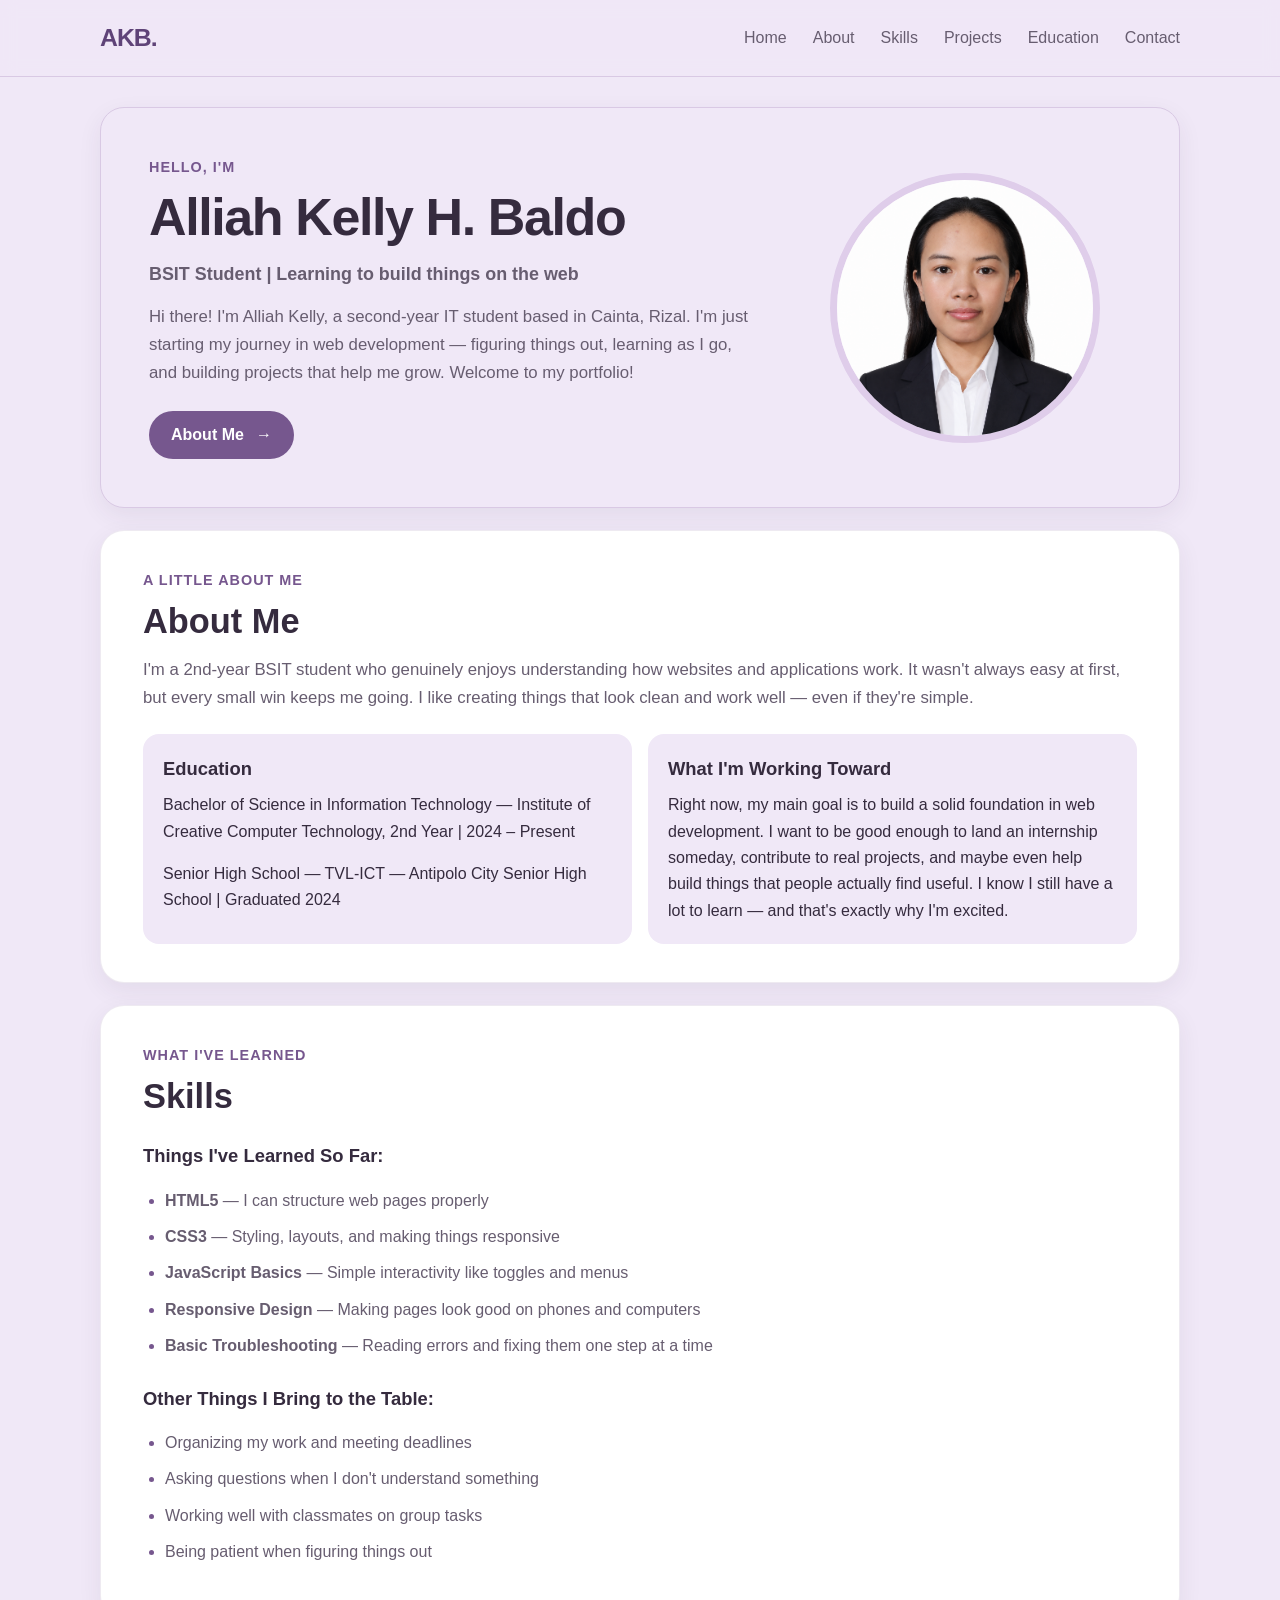
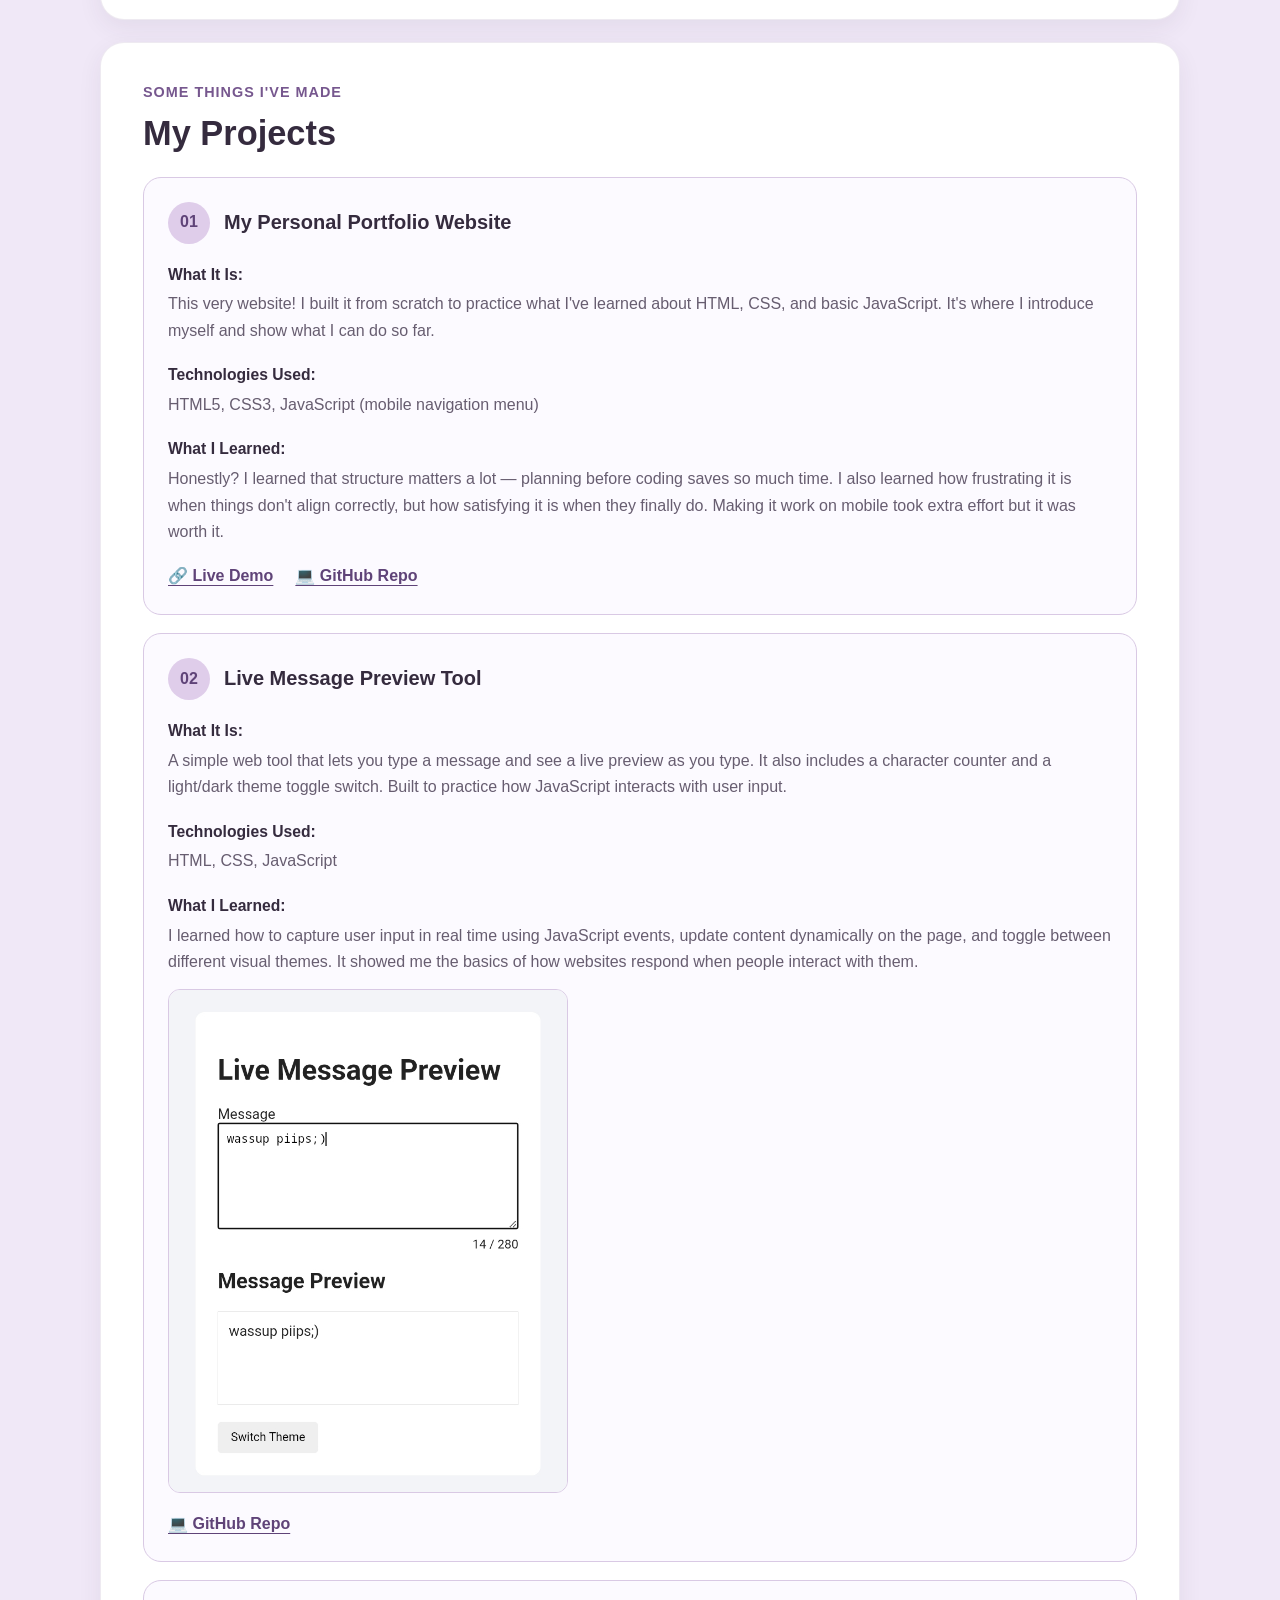
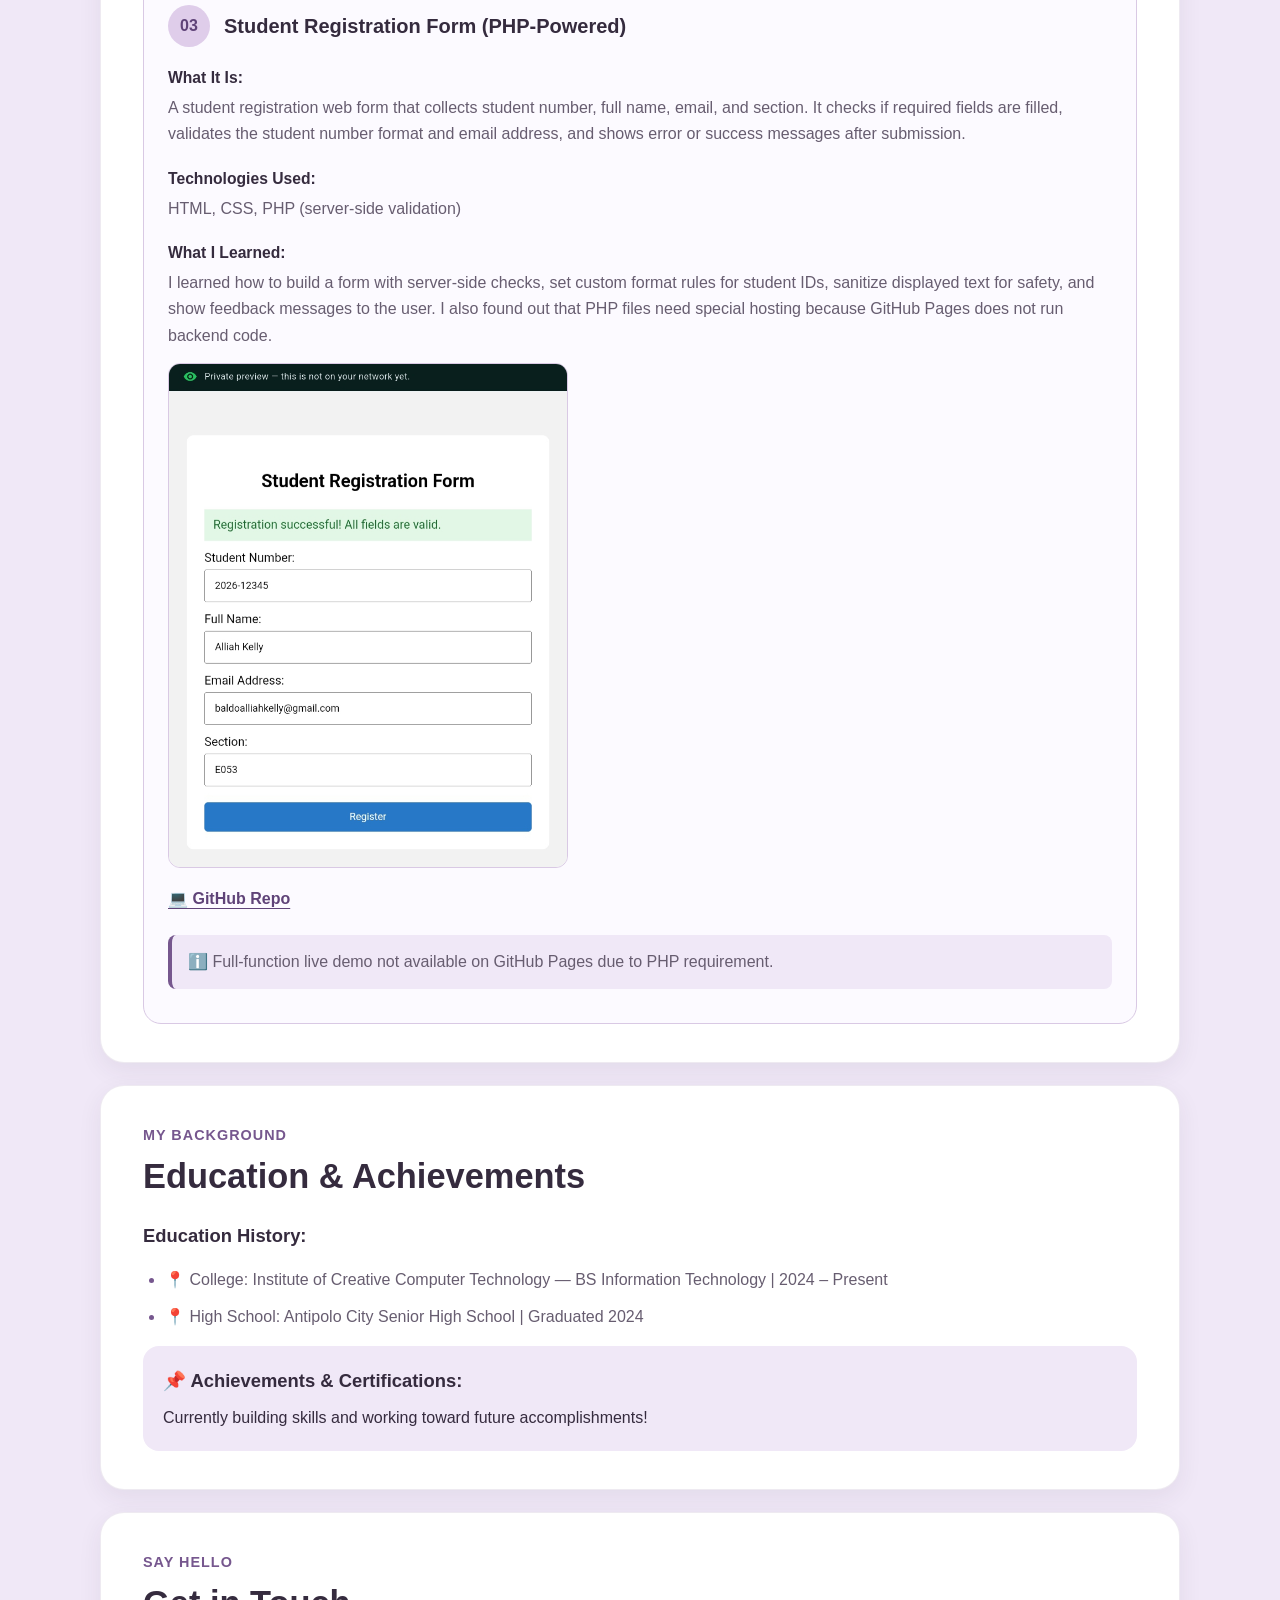
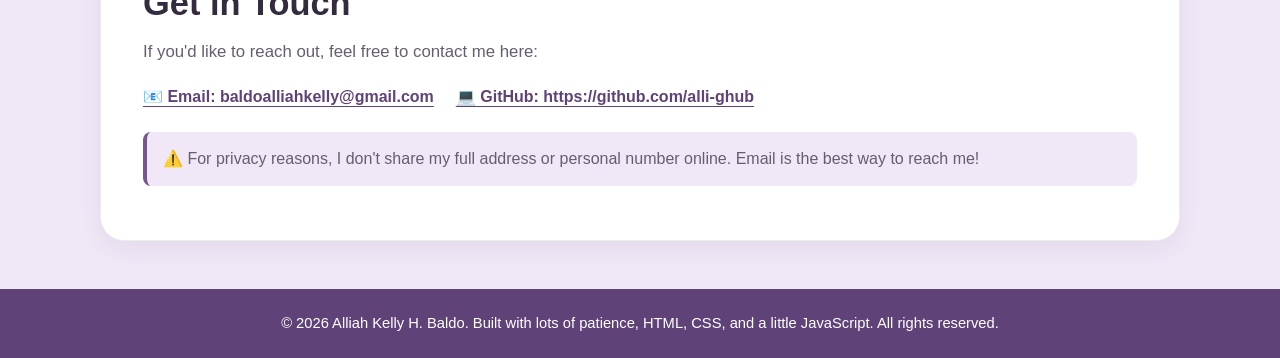
==== index.html @ 89ea9ebd "Update index.html" ====
<!DOCTYPE html>
<html lang="en">
<head>
  <meta charset="UTF-8">
  <meta name="viewport" content="width=device-width, initial-scale=1.0">
  <meta name="description" content="Alliah Kelly H. Baldo's personal portfolio as a second-year BSIT student.">
  <title>Alliah Kelly H. Baldo | Portfolio</title>
  <link rel="stylesheet" href="styles.css">
  <script src="script.js" defer></script>
</head>
<!-- Trigger GitHub Pages rebuild -->
<body>
  <header class="site-header" id="home">
    <nav class="navbar container" aria-label="Main navigation">
      <a class="logo" href="#home" aria-label="AKB home">AKB.</a>
      <button class="menu-toggle" type="button" aria-label="Open navigation menu"
              aria-expanded="false" aria-controls="nav-links">
        <span></span><span></span><span></span>
      </button>
      <ul class="nav-links" id="nav-links">
        <li><a href="#home">Home</a></li>
        <li><a href="#about">About</a></li>
        <li><a href="#skills">Skills</a></li>
        <li><a href="#projects">Projects</a></li>
        <li><a href="#education">Education</a></li>
        <li><a href="#contact">Contact</a></li>
      </ul>
    </nav>
  </header>

  <main>
    <section class="hero container section-card" aria-labelledby="hero-title">
      <div class="hero-copy">
        <p class="eyebrow">HELLO, I'M</p>
        <h1 id="hero-title">Alliah Kelly H. Baldo</h1>
        <p class="tagline">BSIT Student | Learning to build things on the web</p>
        <p class="intro">Hi there! I'm Alliah Kelly, a second-year IT student based in Cainta, Rizal. I'm just starting my journey in web development — figuring things out, learning as I go, and building projects that help me grow. Welcome to my portfolio!</p>
        <a class="primary-button" href="#about">About Me <span aria-hidden="true">→</span></a>
      </div>
      <div class="hero-photo-wrap">
        <img class="profile-photo" src="profile.png" alt="Portrait of Alliah Kelly H. Baldo">
      </div>
    </section>

    <section class="content-section container section-card" id="about">
      <p class="eyebrow">A LITTLE ABOUT ME</p>
      <h2>About Me</h2>
      <p class="section-lead">I'm a 2nd-year BSIT student who genuinely enjoys understanding how websites and applications work. It wasn't always easy at first, but every small win keeps me going. I like creating things that look clean and work well — even if they're simple.</p>
      <div class="info-grid">
        <article class="info-card">
          <h3>Education</h3>
          <p>Bachelor of Science in Information Technology — Institute of Creative Computer Technology, 2nd Year | 2024 – Present</p>
          <p>Senior High School — TVL-ICT — Antipolo City Senior High School | Graduated 2024</p>
        </article>
        <article class="info-card">
          <h3>What I'm Working Toward</h3>
          <p>Right now, my main goal is to build a solid foundation in web development. I want to be good enough to land an internship someday, contribute to real projects, and maybe even help build things that people actually find useful. I know I still have a lot to learn — and that's exactly why I'm excited.</p>
        </article>
      </div>
    </section>

    <section class="content-section container section-card" id="skills">
      <p class="eyebrow">WHAT I'VE LEARNED</p>
      <h2>Skills</h2>
      <h3 class="subheading">Things I've Learned So Far:</h3>
      <ul class="simple-list">
        <li><strong>HTML5</strong> — I can structure web pages properly</li>
        <li><strong>CSS3</strong> — Styling, layouts, and making things responsive</li>
        <li><strong>JavaScript Basics</strong> — Simple interactivity like toggles and menus</li>
        <li><strong>Responsive Design</strong> — Making pages look good on phones and computers</li>
        <li><strong>Basic Troubleshooting</strong> — Reading errors and fixing them one step at a time</li>
      </ul>
      <h3 class="subheading">Other Things I Bring to the Table:</h3>
      <ul class="simple-list">
        <li>Organizing my work and meeting deadlines</li>
        <li>Asking questions when I don't understand something</li>
        <li>Working well with classmates on group tasks</li>
        <li>Being patient when figuring things out</li>
      </ul>
    </section>

    <section class="content-section container section-card" id="projects">
      <p class="eyebrow">SOME THINGS I'VE MADE</p>
      <h2>My Projects</h2>
      <div class="project-list">
        <article class="project-card">
          <div class="project-heading">
            <span class="project-number">01</span>
            <h3>My Personal Portfolio Website</h3>
          </div>
          <h4>What It Is:</h4>
          <p>This very website! I built it from scratch to practice what I've learned about HTML, CSS, and basic JavaScript. It's where I introduce myself and show what I can do so far.</p>
          <h4>Technologies Used:</h4>
          <p>HTML5, CSS3, JavaScript (mobile navigation menu)</p>
          <h4>What I Learned:</h4>
          <p>Honestly? I learned that structure matters a lot — planning before coding saves so much time. I also learned how frustrating it is when things don't align correctly, but how satisfying it is when they finally do. Making it work on mobile took extra effort but it was worth it.</p>
          <div class="project-links">
            <a href="https://alli-ghub.github.io/personal-portfolio/" target="_blank" rel="noopener noreferrer">🔗 Live Demo</a>
            <a href="https://github.com/alli-ghub/personal-portfolio" target="_blank" rel="noopener noreferrer">💻 GitHub Repo</a>
          </div>
        </article>

        <article class="project-card">
          <div class="project-heading">
            <span class="project-number">02</span>
            <h3>Live Message Preview Tool</h3>
          </div>
          <h4>What It Is:</h4>
          <p>A simple web tool that lets you type a message and see a live preview as you type. It also includes a character counter and a light/dark theme toggle switch. Built to practice how JavaScript interacts with user input.</p>
          <h4>Technologies Used:</h4>
          <p>HTML, CSS, JavaScript</p>
          <h4>What I Learned:</h4>
          <p>I learned how to capture user input in real time using JavaScript events, update content dynamically on the page, and toggle between different visual themes. It showed me the basics of how websites respond when people interact with them.</p>
          <img class="project-screenshot" src="project2.png" alt="Live Message Preview Tool screenshot">
          <div class="project-links">
            <a href="https://github.com/alli-ghub/personal-portfolio/blob/main/live-message.html" target="_blank" rel="noopener noreferrer">💻 GitHub Repo</a>
          </div>
        </article>

        <article class="project-card">
          <div class="project-heading">
            <span class="project-number">03</span>
            <h3>Student Registration Form (PHP-Powered)</h3>
          </div>
          <h4>What It Is:</h4>
          <p>A student registration web form that collects student number, full name, email, and section. It checks if required fields are filled, validates the student number format and email address, and shows error or success messages after submission.</p>
          <h4>Technologies Used:</h4>
          <p>HTML, CSS, PHP (server-side validation)</p>
          <h4>What I Learned:</h4>
          <p>I learned how to build a form with server-side checks, set custom format rules for student IDs, sanitize displayed text for safety, and show feedback messages to the user. I also found out that PHP files need special hosting because GitHub Pages does not run backend code.</p>
          <img class="project-screenshot" src="project3.png" alt="Student Registration Form screenshot">
          <div class="project-links">
            <a href="https://github.com/alli-ghub/personal-portfolio/blob/main/registration.php" target="_blank" rel="noopener noreferrer">💻 GitHub Repo</a>
          </div>
          <p class="project-note">ℹ️ Full-function live demo not available on GitHub Pages due to PHP requirement.</p>
        </article>
      </div>
    </section>

    <section class="content-section container section-card" id="education">
      <p class="eyebrow">MY BACKGROUND</p>
      <h2>Education &amp; Achievements</h2>
      <h3 class="subheading">Education History:</h3>
      <ul class="simple-list">
        <li>📍 College: Institute of Creative Computer Technology — BS Information Technology | 2024 – Present</li>
        <li>📍 High School: Antipolo City Senior High School | Graduated 2024</li>
      </ul>
      <div class="achievement-card">
        <h3>📌 Achievements &amp; Certifications:</h3>
        <p>Currently building skills and working toward future accomplishments!</p>
      </div>
    </section>

    <section class="content-section container section-card" id="contact">
      <p class="eyebrow">SAY HELLO</p>
      <h2>Get in Touch</h2>
      <p class="section-lead">If you'd like to reach out, feel free to contact me here:</p>
      <div class="contact-links">
        <a href="mailto:baldoalliahkelly@gmail.com">📧 Email: baldoalliahkelly@gmail.com</a>
        <a href="https://github.com/alli-ghub" target="_blank" rel="noopener noreferrer">💻 GitHub: https://github.com/alli-ghub</a>
      </div>
      <p class="privacy-note">⚠️ For privacy reasons, I don't share my full address or personal number online. Email is the best way to reach me!</p>
    </section>
  </main>

  <footer class="site-footer">
    <div class="container">
      <p>© 2026 Alliah Kelly H. Baldo. Built with lots of patience, HTML, CSS, and a little JavaScript. All rights reserved.</p>
    </div>
  </footer>
</body>
</html>
---- styles.css ----
/* Soft lavender theme */
:root {
  --lavender: #f0e8f7;
  --lavender-deep: #dfcdea;
  --purple: #76578e;
  --purple-dark: #5f4378;
  --ink: #352b3e;
  --muted: #675d70;
  --white: #ffffff;
  --line: #d9c9e4;
  --shadow: 0 8px 24px rgba(62, 42, 77, 0.07);
}

* {
  box-sizing: border-box;
}

html {
  scroll-behavior: smooth;
  scroll-padding-top: 88px;
}

body {
  margin: 0;
  background: var(--lavender);
  color: var(--ink);
  font-family: Arial, Helvetica, sans-serif;
  font-size: 16px;
  line-height: 1.65;
}

a {
  color: var(--purple-dark);
}

a:focus-visible,
button:focus-visible {
  outline: 3px solid var(--purple);
  outline-offset: 4px;
}

.container {
  width: min(100% - 40px, 1080px);
  margin-inline: auto;
}

.site-header {
  position: sticky;
  top: 0;
  z-index: 10;
  background: rgba(240, 232, 247, 0.96);
  border-bottom: 1px solid var(--line);
  backdrop-filter: blur(8px);
}

.navbar {
  min-height: 76px;
  display: flex;
  align-items: center;
  justify-content: space-between;
  gap: 24px;
}

.logo {
  color: var(--purple-dark);
  font-size: 1.55rem;
  font-weight: 800;
  letter-spacing: -1px;
  text-decoration: none;
}

.nav-links {
  display: flex;
  align-items: center;
  gap: 26px;
  padding: 0;
  margin: 0;
  list-style: none;
}

.nav-links a {
  color: var(--muted);
  text-decoration: none;
  font-weight: 500;
}

.nav-links a:hover {
  color: var(--purple-dark);
}

.menu-toggle {
  display: none;
  width: 44px;
  height: 40px;
  padding: 8px;
  border: 1px solid var(--line);
  border-radius: 10px;
  background: var(--white);
  cursor: pointer;
}

.menu-toggle span {
  display: block;
  height: 2px;
  margin: 5px 0;
  border-radius: 2px;
  background: var(--purple-dark);
}

main {
  padding: 30px 0 48px;
}

.section-card {
  background: var(--white);
  border: 1px solid rgba(118, 87, 142, 0.12);
  border-radius: 24px;
  box-shadow: var(--shadow);
}

.hero {
  display: grid;
  grid-template-columns: 1.3fr 0.7fr;
  align-items: center;
  gap: 36px;
  padding: 48px;
  background: var(--lavender);
  border-color: var(--line);
}

.eyebrow {
  margin: 0 0 8px;
  color: var(--purple);
  font-size: 0.9rem;
  font-weight: 700;
  letter-spacing: 0.07em;
}

h1, h2, h3, h4, p {
  margin-top: 0;
}

h1 {
  margin-bottom: 12px;
  font-size: clamp(2rem, 4.5vw, 3.25rem);
  line-height: 1.15;
  letter-spacing: -1.4px;
}

h2 {
  margin-bottom: 14px;
  font-size: clamp(1.7rem, 3vw, 2.15rem);
  line-height: 1.2;
}

h3 {
  margin-bottom: 8px;
  font-size: 1.15rem;
}

.tagline {
  margin-bottom: 14px;
  color: var(--muted);
  font-size: 1.12rem;
  font-weight: 600;
}

.intro,
.section-lead {
  color: var(--muted);
  font-size: 1.05rem;
}

.primary-button {
  display: inline-flex;
  align-items: center;
  gap: 12px;
  margin-top: 8px;
  padding: 11px 22px;
  border-radius: 999px;
  background: var(--purple);
  color: var(--white);
  font-weight: 700;
  text-decoration: none;
}

.primary-button:hover {
  background: var(--purple-dark);
}

.hero-photo-wrap {
  display: flex;
  justify-content: center;
}

.profile-photo {
  display: block;
  width: min(100%, 270px);
  aspect-ratio: 1;
  border: 7px solid var(--lavender-deep);
  border-radius: 50%;
  object-fit: cover;
  object-position: center 28%;
}

.content-section {
  margin-top: 22px;
  padding: 38px 42px;
  scroll-margin-top: 94px;
}

.info-grid {
  display: grid;
  grid-template-columns: repeat(2, minmax(0, 1fr));
  gap: 16px;
  margin-top: 22px;
}

.info-card,
.achievement-card {
  padding: 20px;
  border-radius: 16px;
  background: var(--lavender);
}

.info-card p:last-child,
.achievement-card p:last-child {
  margin-bottom: 0;
}

.subheading {
  margin: 24px 0 10px;
}

.simple-list {
  display: grid;
  gap: 10px;
  padding-left: 22px;
  color: var(--muted);
}

.simple-list li::marker {
  color: var(--purple);
}

.project-list {
  display: grid;
  gap: 18px;
  margin-top: 22px;
}

.project-card {
  padding: 24px;
  border: 1px solid var(--line);
  border-radius: 18px;
  background: #fcfaff;
}

.project-heading {
  display: flex;
  align-items: center;
  gap: 14px;
  margin-bottom: 18px;
}

.project-heading h3 {
  margin: 0;
  font-size: 1.25rem;
}

.project-number {
  display: grid;
  width: 42px;
  height: 42px;
  flex: 0 0 42px;
  place-items: center;
  border-radius: 50%;
  background: var(--lavender-deep);
  color: var(--purple-dark);
  font-weight: 800;
}

.project-card h4 {
  margin: 18px 0 4px;
  font-size: 0.98rem;
}

.project-card p {
  margin-bottom: 10px;
  color: var(--muted);
}

.project-links,
.contact-links {
  display: flex;
  flex-wrap: wrap;
  gap: 12px 22px;
  margin-top: 18px;
}

.project-links a,
.contact-links a {
  font-weight: 700;
  text-decoration-thickness: 1px;
  text-underline-offset: 4px;
  overflow-wrap: anywhere;
}

.project-screenshot {
  display: block;
  width: min(100%, 400px);
  height: auto;
  margin-top: 14px;
  border: 1px solid var(--line);
  border-radius: 12px;
}

.project-note,
.privacy-note {
  margin-top: 22px;
  padding: 14px 16px;
  border-left: 4px solid var(--purple);
  border-radius: 8px;
  background: var(--lavender);
}

.privacy-note {
  color: var(--muted);
}

.site-footer {
  padding: 22px 0;
  background: var(--purple-dark);
  color: var(--white);
  text-align: center;
}

.site-footer p {
  margin: 0;
  font-size: 0.92rem;
}

@media (max-width: 760px) {
  .container {
    width: min(100% - 28px, 620px);
  }

  .navbar {
    min-height: 68px;
  }

  .menu-toggle {
    display: block;
  }

  .nav-links {
    position: absolute;
    top: 68px;
    right: 14px;
    left: 14px;
    display: none;
    align-items: stretch;
    gap: 0;
    padding: 8px;
    border: 1px solid var(--line);
    border-radius: 14px;
    background: var(--white);
    box-shadow: var(--shadow);
  }

  .nav-links.is-open {
    display: flex;
    flex-direction: column;
  }

  .nav-links a {
    display: block;
    padding: 10px 12px;
    border-radius: 8px;
  }

  .nav-links a:hover {
    background: var(--lavender);
  }

  .hero {
    grid-template-columns: 1fr;
    gap: 24px;
    padding: 30px 24px;
  }

  .hero-photo-wrap {
    grid-row: 1;
  }

  .profile-photo {
    width: min(62vw, 220px);
  }

  .content-section {
    padding: 28px 24px;
  }

  .info-grid {
    grid-template-columns: 1fr;
  }
}

@media (max-width: 420px) {
  body {
    font-size: 15px;
  }

  .hero,
  .content-section {
    padding: 24px 18px;
  }

  .project-card {
    padding: 18px;
  }

  .project-heading h3 {
    font-size: 1.08rem;
  }
}

@media (prefers-reduced-motion: reduce) {
  html {
    scroll-behavior: auto;
  }
}
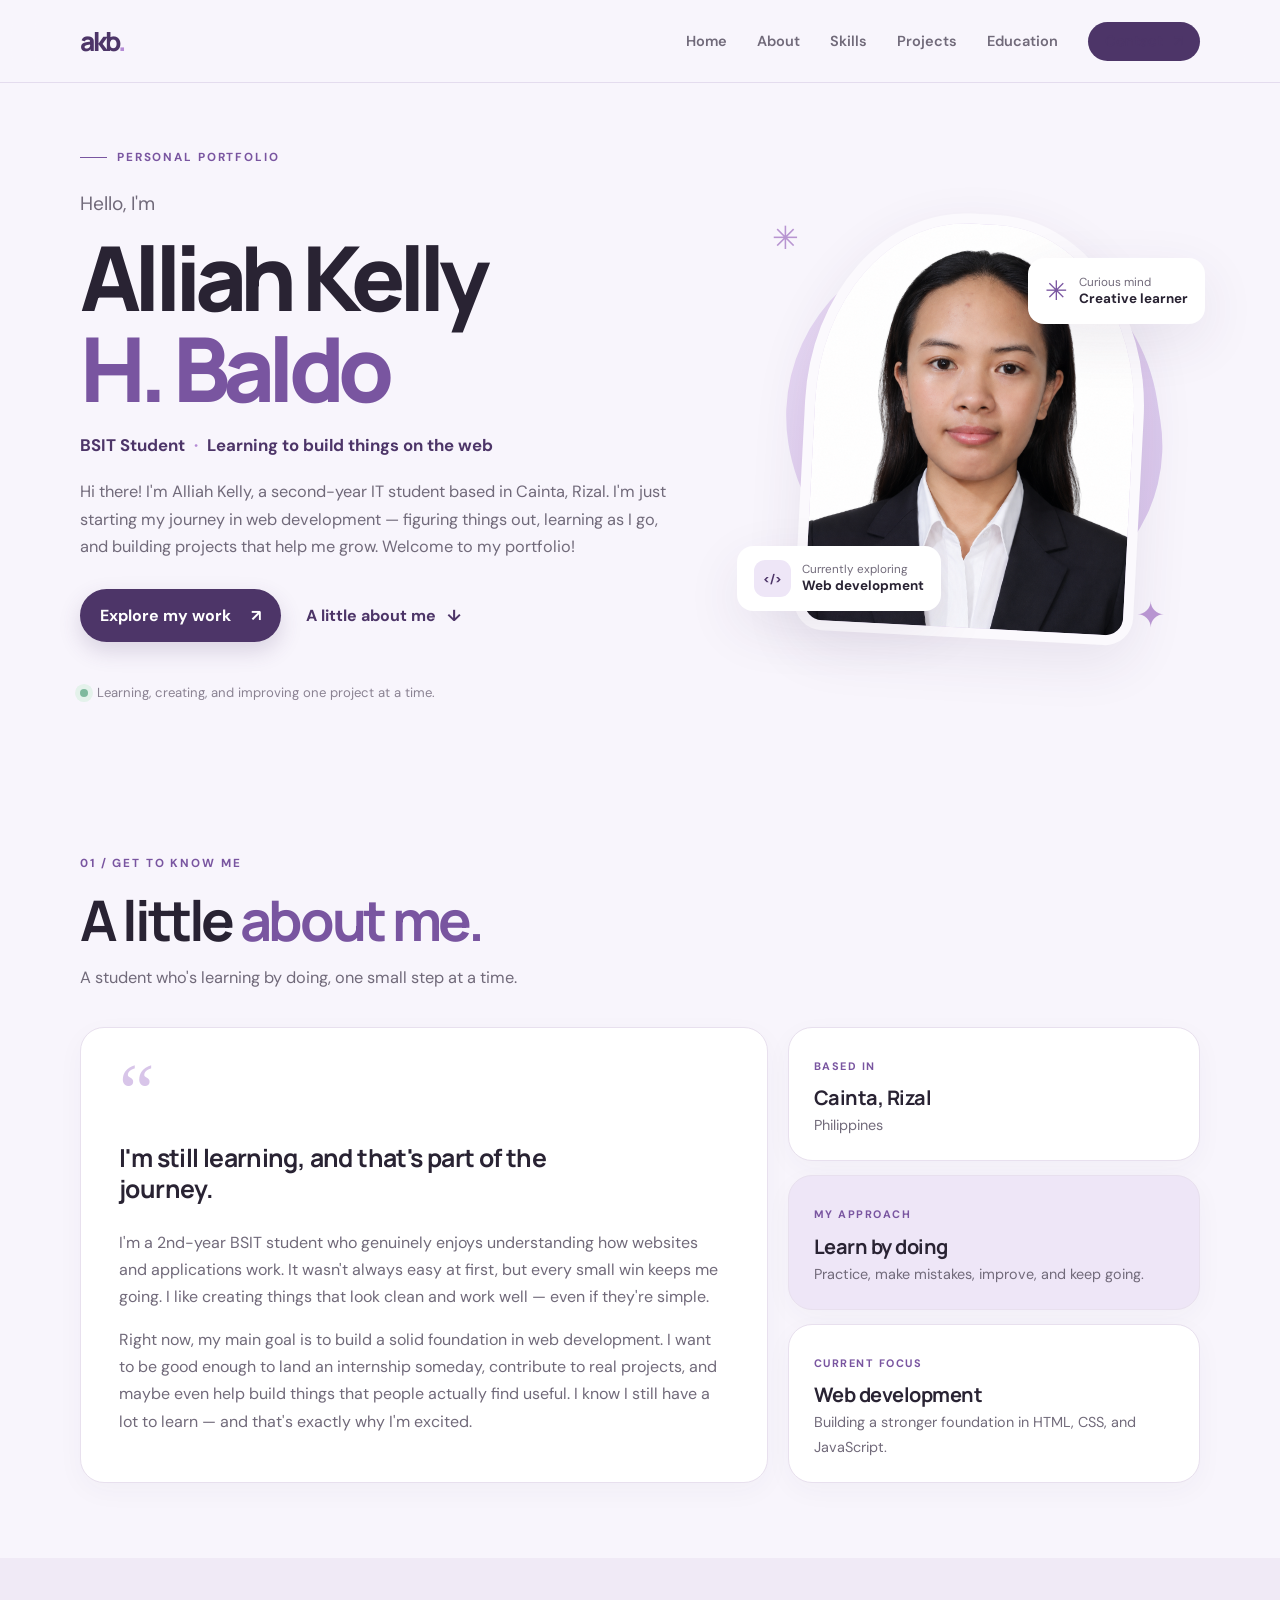
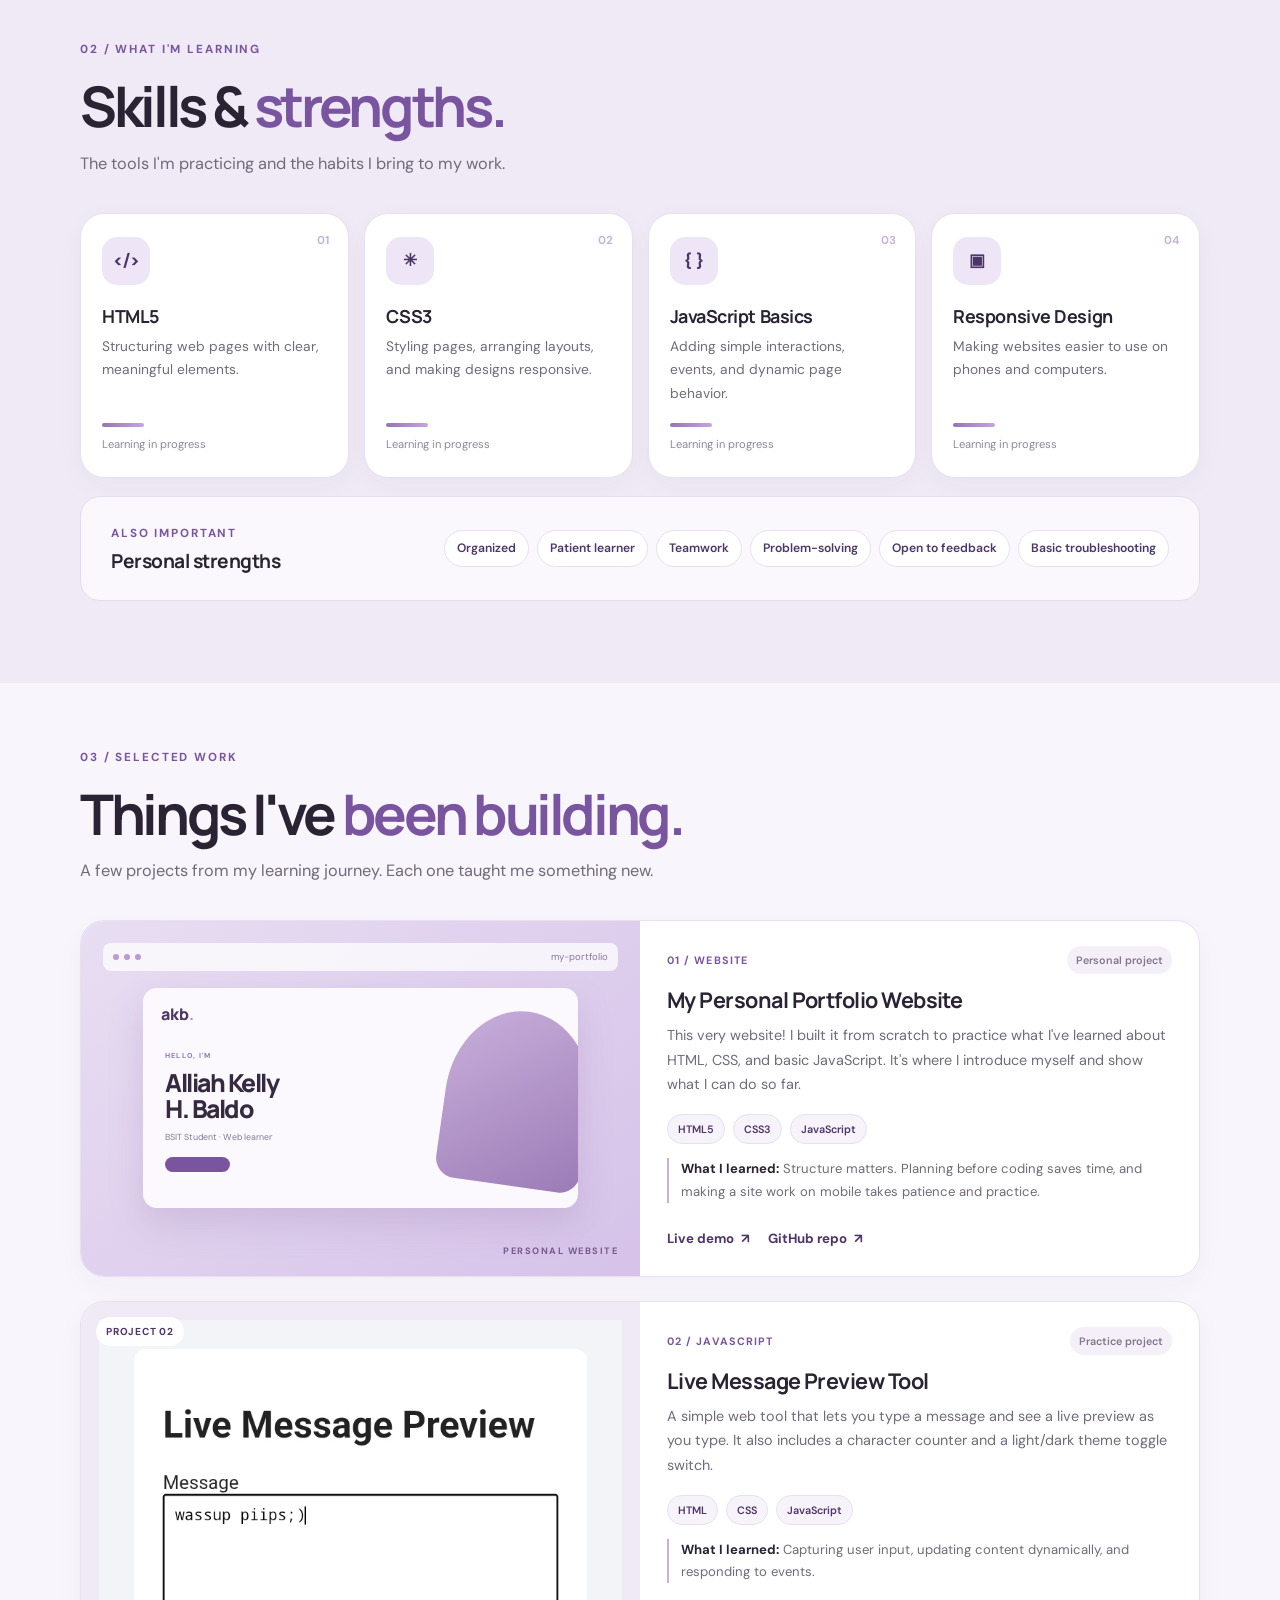
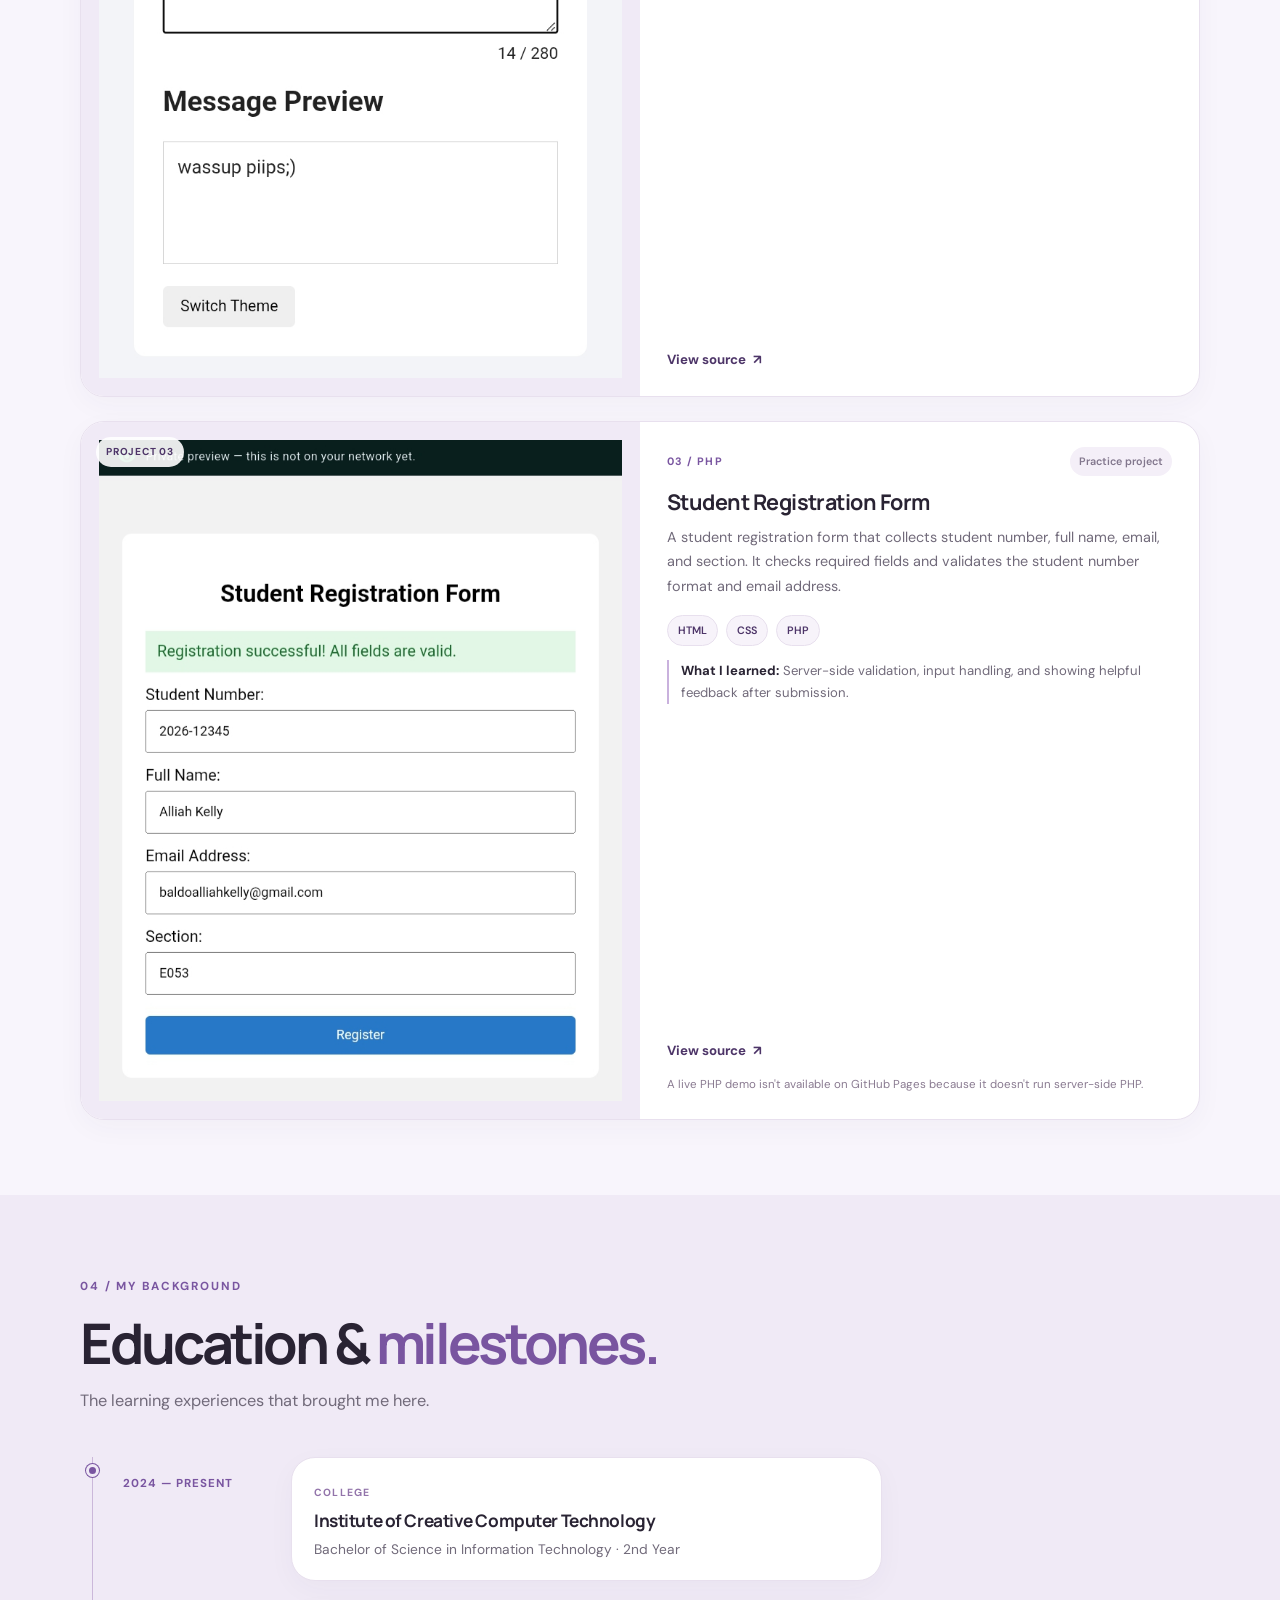
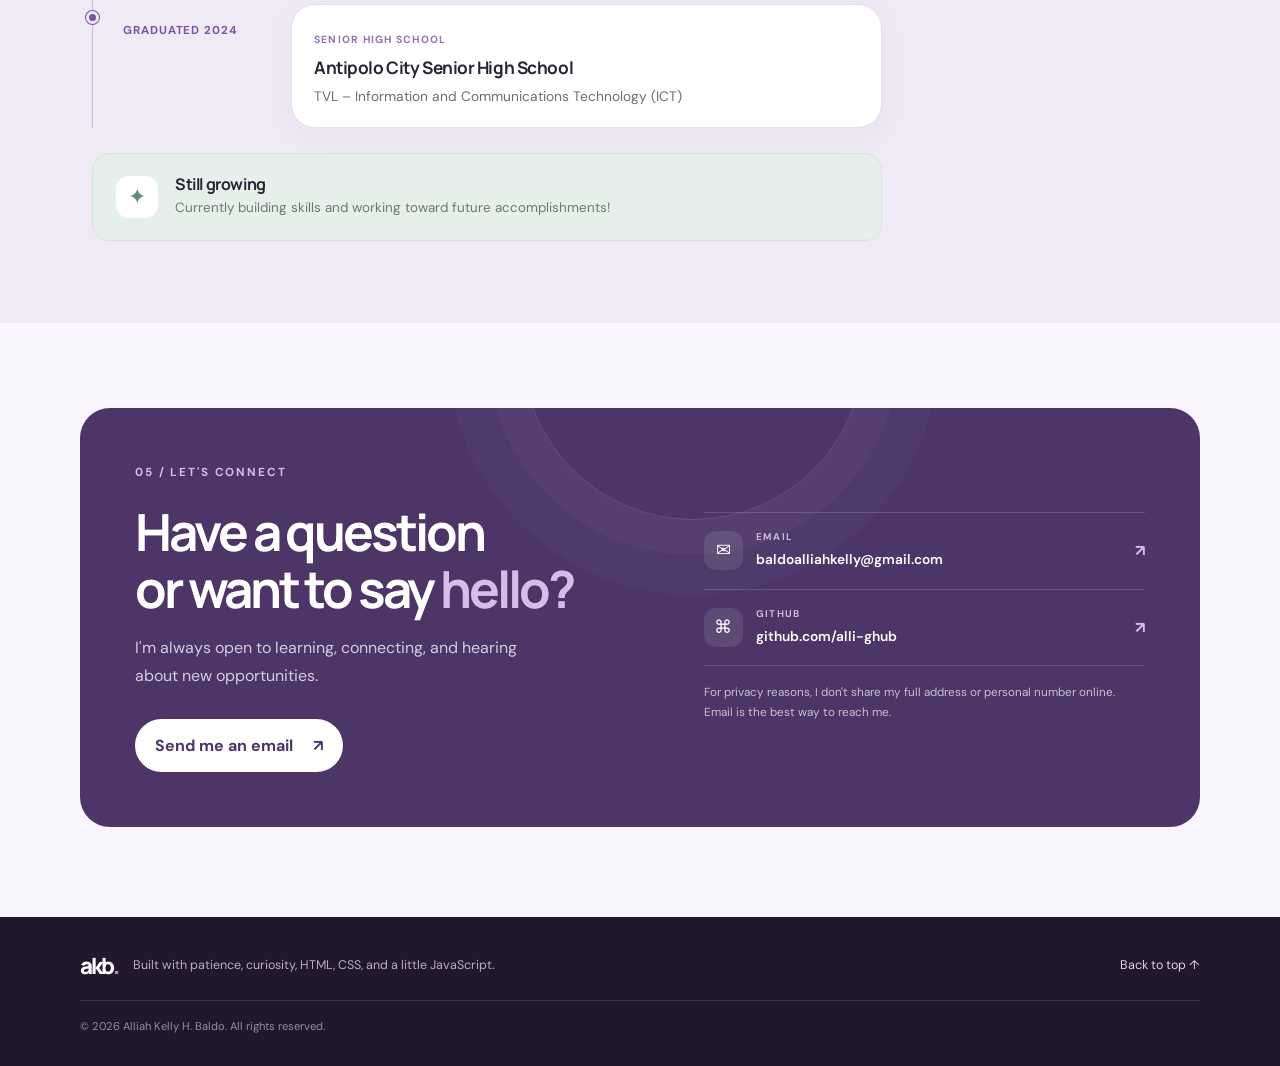
==== commit 14e37a6b: "Add website files to main" ====
--- a/index.html
+++ b/index.html
@@ -4,169 +4,97 @@
   <meta charset="UTF-8">
   <meta name="viewport" content="width=device-width, initial-scale=1.0">
   <meta name="description" content="Alliah Kelly H. Baldo's personal portfolio as a second-year BSIT student.">
+  <meta name="theme-color" content="#f8f5fc">
   <title>Alliah Kelly H. Baldo | Portfolio</title>
+  <link rel="preconnect" href="https://fonts.googleapis.com">
+  <link rel="preconnect" href="https://fonts.gstatic.com" crossorigin>
+  <link href="https://fonts.googleapis.com/css2?family=DM+Sans:wght@400;500;600;700&family=Manrope:wght@500;600;700;800&display=swap" rel="stylesheet">
   <link rel="stylesheet" href="styles.css">
   <script src="script.js" defer></script>
 </head>
-<!-- Trigger GitHub Pages rebuild -->
 <body>
+  <a class="skip-link" href="#main-content">Skip to content</a>
   <header class="site-header" id="home">
     <nav class="navbar container" aria-label="Main navigation">
-      <a class="logo" href="#home" aria-label="AKB home">AKB.</a>
-      <button class="menu-toggle" type="button" aria-label="Open navigation menu"
-              aria-expanded="false" aria-controls="nav-links">
+      <a class="logo" href="#home" aria-label="AKB home"><span>akb</span><i>.</i></a>
+      <button class="menu-toggle" type="button" aria-label="Open navigation menu" aria-expanded="false" aria-controls="nav-links">
         <span></span><span></span><span></span>
       </button>
       <ul class="nav-links" id="nav-links">
-        <li><a href="#home">Home</a></li>
-        <li><a href="#about">About</a></li>
-        <li><a href="#skills">Skills</a></li>
-        <li><a href="#projects">Projects</a></li>
-        <li><a href="#education">Education</a></li>
-        <li><a href="#contact">Contact</a></li>
+        <li><a class="nav-link active" href="#home">Home</a></li>
+        <li><a class="nav-link" href="#about">About</a></li>
+        <li><a class="nav-link" href="#skills">Skills</a></li>
+        <li><a class="nav-link" href="#projects">Projects</a></li>
+        <li><a class="nav-link" href="#education">Education</a></li>
+        <li><a class="nav-link nav-contact" href="#contact">Contact <span aria-hidden="true">↗</span></a></li>
       </ul>
     </nav>
   </header>
 
-  <main>
-    <section class="hero container section-card" aria-labelledby="hero-title">
-      <div class="hero-copy">
-        <p class="eyebrow">HELLO, I'M</p>
-        <h1 id="hero-title">Alliah Kelly H. Baldo</h1>
-        <p class="tagline">BSIT Student | Learning to build things on the web</p>
+  <main id="main-content">
+    <section class="hero container" aria-labelledby="hero-title">
+      <div class="hero-copy reveal">
+        <p class="eyebrow"><span class="eyebrow-line"></span> PERSONAL PORTFOLIO</p>
+        <p class="hello">Hello, I'm</p>
+        <h1 id="hero-title">Alliah Kelly<br><span>H. Baldo</span></h1>
+        <p class="tagline">BSIT Student <span>·</span> Learning to build things on the web</p>
         <p class="intro">Hi there! I'm Alliah Kelly, a second-year IT student based in Cainta, Rizal. I'm just starting my journey in web development — figuring things out, learning as I go, and building projects that help me grow. Welcome to my portfolio!</p>
-        <a class="primary-button" href="#about">About Me <span aria-hidden="true">→</span></a>
+        <div class="hero-actions">
+          <a class="button button-primary" href="#projects">Explore my work <span aria-hidden="true">↗</span></a>
+          <a class="text-link" href="#about">A little about me <span aria-hidden="true">↓</span></a>
+        </div>
+        <div class="hero-note"><span class="note-dot"></span> Learning, creating, and improving one project at a time.</div>
       </div>
-      <div class="hero-photo-wrap">
-        <img class="profile-photo" src="profile.png" alt="Portrait of Alliah Kelly H. Baldo">
+      <div class="hero-visual reveal" aria-label="Profile photo">
+        <div class="photo-backdrop"></div>
+        <div class="photo-frame"><img class="profile-photo" src="profile.png" alt="Portrait of Alliah Kelly H. Baldo"></div>
+        <div class="floating-card floating-top"><span class="sparkle">✳</span><span>Curious mind<br><strong>Creative learner</strong></span></div>
+        <div class="floating-card floating-bottom"><span class="mini-icon">&lt;/&gt;</span><span>Currently exploring<br><strong>Web development</strong></span></div>
+        <span class="decor decor-one" aria-hidden="true">✳</span>
+        <span class="decor decor-two" aria-hidden="true">✦</span>
       </div>
     </section>
 
-    <section class="content-section container section-card" id="about">
-      <p class="eyebrow">A LITTLE ABOUT ME</p>
-      <h2>About Me</h2>
-      <p class="section-lead">I'm a 2nd-year BSIT student who genuinely enjoys understanding how websites and applications work. It wasn't always easy at first, but every small win keeps me going. I like creating things that look clean and work well — even if they're simple.</p>
-      <div class="info-grid">
-        <article class="info-card">
-          <h3>Education</h3>
-          <p>Bachelor of Science in Information Technology — Institute of Creative Computer Technology, 2nd Year | 2024 – Present</p>
-          <p>Senior High School — TVL-ICT — Antipolo City Senior High School | Graduated 2024</p>
-        </article>
-        <article class="info-card">
-          <h3>What I'm Working Toward</h3>
-          <p>Right now, my main goal is to build a solid foundation in web development. I want to be good enough to land an internship someday, contribute to real projects, and maybe even help build things that people actually find useful. I know I still have a lot to learn — and that's exactly why I'm excited.</p>
-        </article>
+    <section class="section container" id="about">
+      <div class="section-heading reveal"><p class="eyebrow">01 / GET TO KNOW ME</p><h2>A little <span>about me.</span></h2><p class="section-intro">A student who's learning by doing, one small step at a time.</p></div>
+      <div class="about-grid">
+        <article class="about-story panel reveal"><div class="panel-mark">“</div><h3>I'm still learning, and that's part of the journey.</h3><p>I'm a 2nd-year BSIT student who genuinely enjoys understanding how websites and applications work. It wasn't always easy at first, but every small win keeps me going. I like creating things that look clean and work well — even if they're simple.</p><p>Right now, my main goal is to build a solid foundation in web development. I want to be good enough to land an internship someday, contribute to real projects, and maybe even help build things that people actually find useful. I know I still have a lot to learn — and that's exactly why I'm excited.</p></article>
+        <div class="about-side reveal"><article class="mini-panel"><span class="mini-label">BASED IN</span><h3>Cainta, Rizal</h3><p>Philippines</p></article><article class="mini-panel lavender-panel"><span class="mini-label">MY APPROACH</span><h3>Learn by doing</h3><p>Practice, make mistakes, improve, and keep going.</p></article><article class="mini-panel"><span class="mini-label">CURRENT FOCUS</span><h3>Web development</h3><p>Building a stronger foundation in HTML, CSS, and JavaScript.</p></article></div>
       </div>
     </section>
 
-    <section class="content-section container section-card" id="skills">
-      <p class="eyebrow">WHAT I'VE LEARNED</p>
-      <h2>Skills</h2>
-      <h3 class="subheading">Things I've Learned So Far:</h3>
-      <ul class="simple-list">
-        <li><strong>HTML5</strong> — I can structure web pages properly</li>
-        <li><strong>CSS3</strong> — Styling, layouts, and making things responsive</li>
-        <li><strong>JavaScript Basics</strong> — Simple interactivity like toggles and menus</li>
-        <li><strong>Responsive Design</strong> — Making pages look good on phones and computers</li>
-        <li><strong>Basic Troubleshooting</strong> — Reading errors and fixing them one step at a time</li>
-      </ul>
-      <h3 class="subheading">Other Things I Bring to the Table:</h3>
-      <ul class="simple-list">
-        <li>Organizing my work and meeting deadlines</li>
-        <li>Asking questions when I don't understand something</li>
-        <li>Working well with classmates on group tasks</li>
-        <li>Being patient when figuring things out</li>
-      </ul>
-    </section>
-
-    <section class="content-section container section-card" id="projects">
-      <p class="eyebrow">SOME THINGS I'VE MADE</p>
-      <h2>My Projects</h2>
-      <div class="project-list">
-        <article class="project-card">
-          <div class="project-heading">
-            <span class="project-number">01</span>
-            <h3>My Personal Portfolio Website</h3>
-          </div>
-          <h4>What It Is:</h4>
-          <p>This very website! I built it from scratch to practice what I've learned about HTML, CSS, and basic JavaScript. It's where I introduce myself and show what I can do so far.</p>
-          <h4>Technologies Used:</h4>
-          <p>HTML5, CSS3, JavaScript (mobile navigation menu)</p>
-          <h4>What I Learned:</h4>
-          <p>Honestly? I learned that structure matters a lot — planning before coding saves so much time. I also learned how frustrating it is when things don't align correctly, but how satisfying it is when they finally do. Making it work on mobile took extra effort but it was worth it.</p>
-          <div class="project-links">
-            <a href="https://alli-ghub.github.io/personal-portfolio/" target="_blank" rel="noopener noreferrer">🔗 Live Demo</a>
-            <a href="https://github.com/alli-ghub/personal-portfolio" target="_blank" rel="noopener noreferrer">💻 GitHub Repo</a>
-          </div>
-        </article>
-
-        <article class="project-card">
-          <div class="project-heading">
-            <span class="project-number">02</span>
-            <h3>Live Message Preview Tool</h3>
-          </div>
-          <h4>What It Is:</h4>
-          <p>A simple web tool that lets you type a message and see a live preview as you type. It also includes a character counter and a light/dark theme toggle switch. Built to practice how JavaScript interacts with user input.</p>
-          <h4>Technologies Used:</h4>
-          <p>HTML, CSS, JavaScript</p>
-          <h4>What I Learned:</h4>
-          <p>I learned how to capture user input in real time using JavaScript events, update content dynamically on the page, and toggle between different visual themes. It showed me the basics of how websites respond when people interact with them.</p>
-          <img class="project-screenshot" src="project2.png" alt="Live Message Preview Tool screenshot">
-          <div class="project-links">
-            <a href="https://github.com/alli-ghub/personal-portfolio/blob/main/live-message.html" target="_blank" rel="noopener noreferrer">💻 GitHub Repo</a>
-          </div>
-        </article>
-
-        <article class="project-card">
-          <div class="project-heading">
-            <span class="project-number">03</span>
-            <h3>Student Registration Form (PHP-Powered)</h3>
-          </div>
-          <h4>What It Is:</h4>
-          <p>A student registration web form that collects student number, full name, email, and section. It checks if required fields are filled, validates the student number format and email address, and shows error or success messages after submission.</p>
-          <h4>Technologies Used:</h4>
-          <p>HTML, CSS, PHP (server-side validation)</p>
-          <h4>What I Learned:</h4>
-          <p>I learned how to build a form with server-side checks, set custom format rules for student IDs, sanitize displayed text for safety, and show feedback messages to the user. I also found out that PHP files need special hosting because GitHub Pages does not run backend code.</p>
-          <img class="project-screenshot" src="project3.png" alt="Student Registration Form screenshot">
-          <div class="project-links">
-            <a href="https://github.com/alli-ghub/personal-portfolio/blob/main/registration.php" target="_blank" rel="noopener noreferrer">💻 GitHub Repo</a>
-          </div>
-          <p class="project-note">ℹ️ Full-function live demo not available on GitHub Pages due to PHP requirement.</p>
-        </article>
+    <section class="section skills-section" id="skills">
+      <div class="container"><div class="section-heading reveal"><p class="eyebrow">02 / WHAT I'M LEARNING</p><h2>Skills & <span>strengths.</span></h2><p class="section-intro">The tools I'm practicing and the habits I bring to my work.</p></div>
+        <div class="skills-grid">
+          <article class="skill-card reveal"><span class="skill-number">01</span><div class="skill-icon">&lt;/&gt;</div><h3>HTML5</h3><p>Structuring web pages with clear, meaningful elements.</p><div class="skill-accent" aria-hidden="true"></div><small>Learning in progress</small></article>
+          <article class="skill-card reveal"><span class="skill-number">02</span><div class="skill-icon">✳</div><h3>CSS3</h3><p>Styling pages, arranging layouts, and making designs responsive.</p><div class="skill-accent" aria-hidden="true"></div><small>Learning in progress</small></article>
+          <article class="skill-card reveal"><span class="skill-number">03</span><div class="skill-icon">{ }</div><h3>JavaScript Basics</h3><p>Adding simple interactions, events, and dynamic page behavior.</p><div class="skill-accent" aria-hidden="true"></div><small>Learning in progress</small></article>
+          <article class="skill-card reveal"><span class="skill-number">04</span><div class="skill-icon">▣</div><h3>Responsive Design</h3><p>Making websites easier to use on phones and computers.</p><div class="skill-accent" aria-hidden="true"></div><small>Learning in progress</small></article>
+        </div>
+        <div class="soft-skills reveal"><div><p class="eyebrow">ALSO IMPORTANT</p><h3>Personal strengths</h3></div><div class="tag-list"><span>Organized</span><span>Patient learner</span><span>Teamwork</span><span>Problem-solving</span><span>Open to feedback</span><span>Basic troubleshooting</span></div></div>
       </div>
     </section>
 
-    <section class="content-section container section-card" id="education">
-      <p class="eyebrow">MY BACKGROUND</p>
-      <h2>Education &amp; Achievements</h2>
-      <h3 class="subheading">Education History:</h3>
-      <ul class="simple-list">
-        <li>📍 College: Institute of Creative Computer Technology — BS Information Technology | 2024 – Present</li>
-        <li>📍 High School: Antipolo City Senior High School | Graduated 2024</li>
-      </ul>
-      <div class="achievement-card">
-        <h3>📌 Achievements &amp; Certifications:</h3>
-        <p>Currently building skills and working toward future accomplishments!</p>
+    <section class="section container" id="projects">
+      <div class="section-heading reveal"><p class="eyebrow">03 / SELECTED WORK</p><h2>Things I've <span>been building.</span></h2><p class="section-intro">A few projects from my learning journey. Each one taught me something new.</p></div>
+      <div class="projects-grid">
+        <article class="project-card project-featured reveal">
+          <div class="project-visual portfolio-visual"><div class="browser-bar"><i></i><i></i><i></i><span>my-portfolio</span></div><div class="mockup-content"><div class="mockup-brand">akb<span>.</span></div><div class="mockup-lines"><b>HELLO, I'M</b><strong>Alliah Kelly<br>H. Baldo</strong><small>BSIT Student · Web learner</small><em></em></div><div class="mockup-circle"></div></div><span class="visual-caption">PERSONAL WEBSITE</span></div>
+          <div class="project-content"><div class="project-meta"><span>01 / WEBSITE</span><span class="project-status">Personal project</span></div><h3>My Personal Portfolio Website</h3><p>This very website! I built it from scratch to practice what I've learned about HTML, CSS, and basic JavaScript. It's where I introduce myself and show what I can do so far.</p><div class="tech-list"><span>HTML5</span><span>CSS3</span><span>JavaScript</span></div><p class="learned"><strong>What I learned:</strong> Structure matters. Planning before coding saves time, and making a site work on mobile takes patience and practice.</p><div class="project-links"><a href="https://alli-ghub.github.io/personal-portfolio/" target="_blank" rel="noopener noreferrer">Live demo <span>↗</span></a><a href="https://github.com/alli-ghub/personal-portfolio" target="_blank" rel="noopener noreferrer">GitHub repo <span>↗</span></a></div></div>
+        </article>
+        <article class="project-card reveal"><div class="project-image-wrap"><img class="project-screenshot" src="project2.png" alt="Screenshot of the Live Message Preview Tool"><span class="image-label">PROJECT 02</span></div><div class="project-content"><div class="project-meta"><span>02 / JAVASCRIPT</span><span class="project-status">Practice project</span></div><h3>Live Message Preview Tool</h3><p>A simple web tool that lets you type a message and see a live preview as you type. It also includes a character counter and a light/dark theme toggle switch.</p><div class="tech-list"><span>HTML</span><span>CSS</span><span>JavaScript</span></div><p class="learned"><strong>What I learned:</strong> Capturing user input, updating content dynamically, and responding to events.</p><div class="project-links"><a href="https://github.com/alli-ghub/personal-portfolio/blob/main/live-preview.html" target="_blank" rel="noopener noreferrer">View source <span>↗</span></a></div></div></article>
+        <article class="project-card reveal"><div class="project-image-wrap"><img class="project-screenshot" src="project3.png" alt="Screenshot of the Student Registration Form"><span class="image-label">PROJECT 03</span></div><div class="project-content"><div class="project-meta"><span>03 / PHP</span><span class="project-status">Practice project</span></div><h3>Student Registration Form</h3><p>A student registration form that collects student number, full name, email, and section. It checks required fields and validates the student number format and email address.</p><div class="tech-list"><span>HTML</span><span>CSS</span><span>PHP</span></div><p class="learned"><strong>What I learned:</strong> Server-side validation, input handling, and showing helpful feedback after submission.</p><div class="project-links"><a href="https://github.com/alli-ghub/personal-portfolio/blob/main/registration.php" target="_blank" rel="noopener noreferrer">View source <span>↗</span></a></div><p class="project-note">A live PHP demo isn't available on GitHub Pages because it doesn't run server-side PHP.</p></div></article>
       </div>
     </section>
 
-    <section class="content-section container section-card" id="contact">
-      <p class="eyebrow">SAY HELLO</p>
-      <h2>Get in Touch</h2>
-      <p class="section-lead">If you'd like to reach out, feel free to contact me here:</p>
-      <div class="contact-links">
-        <a href="mailto:baldoalliahkelly@gmail.com">📧 Email: baldoalliahkelly@gmail.com</a>
-        <a href="https://github.com/alli-ghub" target="_blank" rel="noopener noreferrer">💻 GitHub: https://github.com/alli-ghub</a>
-      </div>
-      <p class="privacy-note">⚠️ For privacy reasons, I don't share my full address or personal number online. Email is the best way to reach me!</p>
-    </section>
+    <section class="section education-section" id="education"><div class="container"><div class="section-heading reveal"><p class="eyebrow">04 / MY BACKGROUND</p><h2>Education & <span>milestones.</span></h2><p class="section-intro">The learning experiences that brought me here.</p></div>
+      <div class="timeline"><article class="timeline-item reveal"><span class="timeline-dot"></span><div class="timeline-date">2024 — PRESENT</div><div class="timeline-card"><span class="timeline-type">COLLEGE</span><h3>Institute of Creative Computer Technology</h3><p>Bachelor of Science in Information Technology · 2nd Year</p></div></article><article class="timeline-item reveal"><span class="timeline-dot"></span><div class="timeline-date">GRADUATED 2024</div><div class="timeline-card"><span class="timeline-type">SENIOR HIGH SCHOOL</span><h3>Antipolo City Senior High School</h3><p>TVL – Information and Communications Technology (ICT)</p></div></article></div>
+      <div class="achievement-note reveal"><span class="achievement-star">✦</span><div><h3>Still growing</h3><p>Currently building skills and working toward future accomplishments!</p></div></div>
+    </div></section>
+
+    <section class="section container contact-section" id="contact"><div class="contact-card reveal"><div class="contact-copy"><p class="eyebrow">05 / LET'S CONNECT</p><h2>Have a question<br>or want to say <span>hello?</span></h2><p>I'm always open to learning, connecting, and hearing about new opportunities.</p><a class="button button-light" href="mailto:baldoalliahkelly@gmail.com">Send me an email <span>↗</span></a></div><div class="contact-details"><a href="mailto:baldoalliahkelly@gmail.com"><span class="contact-icon">✉</span><span><small>EMAIL</small><strong>baldoalliahkelly@gmail.com</strong></span><b>↗</b></a><a href="https://github.com/alli-ghub" target="_blank" rel="noopener noreferrer"><span class="contact-icon">⌘</span><span><small>GITHUB</small><strong>github.com/alli-ghub</strong></span><b>↗</b></a><p class="privacy-note">For privacy reasons, I don't share my full address or personal number online. Email is the best way to reach me.</p></div></div></section>
   </main>
 
-  <footer class="site-footer">
-    <div class="container">
-      <p>© 2026 Alliah Kelly H. Baldo. Built with lots of patience, HTML, CSS, and a little JavaScript. All rights reserved.</p>
-    </div>
-  </footer>
+  <footer class="site-footer"><div class="container footer-inner"><a class="footer-logo" href="#home">akb<span>.</span></a><p>Built with patience, curiosity, HTML, CSS, and a little JavaScript.</p><a class="back-top" href="#home">Back to top ↑</a><small>© 2026 Alliah Kelly H. Baldo. All rights reserved.</small></div></footer>
 </body>
 </html>
--- a/styles.css
+++ b/styles.css
@@ -1,432 +1,84 @@
-/* Soft lavender theme */
-:root {
-  --lavender: #f0e8f7;
-  --lavender-deep: #dfcdea;
-  --purple: #76578e;
-  --purple-dark: #5f4378;
-  --ink: #352b3e;
-  --muted: #675d70;
-  --white: #ffffff;
-  --line: #d9c9e4;
-  --shadow: 0 8px 24px rgba(62, 42, 77, 0.07);
+/* Modern lavender portfolio refresh */
+:root{--bg:#f8f5fc;--paper:#fff;--lav:#eee6f7;--lav2:#e3d6f0;--purple:#7955a0;--deep:#4d3568;--ink:#292333;--muted:#716a7a;--line:#e8e0ee;--mint:#dcefe8;--shadow:0 18px 55px rgba(66,43,86,.09);--radius:24px}
+*{box-sizing:border-box}html{scroll-behavior:smooth;scroll-padding-top:90px}body{margin:0;background:var(--bg);color:var(--ink);font-family:"DM Sans",Arial,sans-serif;font-size:16px;line-height:1.7}a{color:inherit}img{max-width:100%}h1,h2,h3,p{margin-top:0}h1,h2,h3,.logo,.footer-logo{font-family:Manrope,"DM Sans",sans-serif}h1{font-size:clamp(3rem,7vw,5.6rem);line-height:1.02;letter-spacing:-.075em;margin:10px 0 18px;font-weight:800}h1 span,h2 span{color:var(--purple)}h2{font-size:clamp(2.2rem,4.5vw,3.5rem);line-height:1.12;letter-spacing:-.06em;margin-bottom:12px}h3{line-height:1.25;letter-spacing:-.025em}.container{width:min(1120px,calc(100% - 44px));margin-inline:auto}.skip-link{position:absolute;left:-999px;top:8px;background:var(--deep);color:#fff;padding:10px 14px;border-radius:8px;z-index:30}.skip-link:focus{left:12px}.site-header{position:sticky;top:0;z-index:20;background:rgba(248,245,252,.9);backdrop-filter:blur(16px);border-bottom:1px solid rgba(224,214,235,.8)}.navbar{height:82px;display:flex;align-items:center;justify-content:space-between}.logo,.footer-logo{font-size:1.65rem;font-weight:800;letter-spacing:-.09em;text-decoration:none;color:var(--deep)}.logo i,.footer-logo span{color:#b58bd5;font-style:normal}.nav-links{display:flex;align-items:center;gap:30px;list-style:none;margin:0;padding:0}.nav-link{text-decoration:none;color:var(--muted);font-size:.91rem;font-weight:600;transition:color .2s}.nav-link:hover,.nav-link.active{color:var(--deep)}.nav-contact{background:var(--deep);color:#fff;padding:10px 17px;border-radius:999px}.nav-contact:hover{color:#fff;background:var(--purple)}.nav-contact span{margin-left:7px}.menu-toggle{display:none;background:#fff;border:1px solid var(--line);border-radius:12px;width:44px;height:42px;padding:9px;cursor:pointer}.menu-toggle span{display:block;height:2px;background:var(--deep);margin:5px 0;border-radius:3px}.hero{min-height:660px;display:grid;grid-template-columns:1.15fr .85fr;align-items:center;gap:55px;padding-top:65px;padding-bottom:85px}.eyebrow{display:flex;align-items:center;gap:10px;color:var(--purple);font-size:.73rem;font-weight:700;letter-spacing:.16em;margin-bottom:20px}.eyebrow-line{height:1px;width:27px;background:var(--purple)}.hello{font-size:1.2rem;color:var(--muted);margin-bottom:0}.tagline{font-size:1.05rem;font-weight:700;color:var(--deep);margin-bottom:18px}.tagline span{color:#b58bd5;padding:0 5px}.intro{max-width:590px;color:var(--muted);font-size:1.02rem}.hero-actions{display:flex;align-items:center;gap:25px;margin-top:28px}.button{display:inline-flex;align-items:center;gap:20px;text-decoration:none;font-weight:700;padding:13px 20px;border-radius:999px;transition:transform .2s,background .2s}.button:hover{transform:translateY(-3px)}.button-primary{background:var(--deep);color:#fff;box-shadow:0 9px 22px rgba(77,53,104,.18)}.button-primary:hover{background:var(--purple)}.text-link{font-weight:700;color:var(--deep);text-decoration:none}.text-link span{padding-left:7px}.hero-note{margin-top:40px;color:#8a8292;font-size:.82rem;display:flex;align-items:center;gap:9px}.note-dot{width:8px;height:8px;border-radius:50%;background:#7eb99d;box-shadow:0 0 0 5px #e4f2eb}.hero-visual{position:relative;min-height:480px;display:grid;place-items:center}.photo-backdrop{position:absolute;width:min(390px,82%);aspect-ratio:1;border-radius:48% 52% 45% 55%;background:linear-gradient(145deg,#e8d9f4,#d8c5eb);transform:rotate(-9deg)}.photo-frame{position:relative;width:min(340px,75%);aspect-ratio:4/5;border:10px solid rgba(255,255,255,.85);border-radius:46% 46% 28px 28px;overflow:hidden;box-shadow:var(--shadow);transform:rotate(3deg);background:var(--lav2)}.profile-photo{width:100%;height:100%;object-fit:cover;object-position:center 25%}.floating-card{position:absolute;z-index:2;display:flex;align-items:center;gap:11px;padding:13px 16px;background:#fff;border:1px solid rgba(255,255,255,.9);border-radius:16px;box-shadow:var(--shadow);font-size:.73rem;line-height:1.4;color:var(--muted)}.floating-card strong{color:var(--ink);font-size:.84rem}.floating-top{top:72px;right:-5px}.floating-bottom{bottom:55px;left:-10px}.sparkle{font-size:1.7rem;color:var(--purple)}.mini-icon{display:grid;place-items:center;width:37px;height:37px;border-radius:11px;background:var(--lav);color:var(--deep);font-weight:800}.decor{position:absolute;color:#b895d1}.decor-one{top:25px;left:25px;font-size:2rem}.decor-two{right:35px;bottom:20px;font-size:2.2rem}.section{padding-top:65px;padding-bottom:75px}.section-heading{max-width:690px;margin-bottom:35px}.section-heading .eyebrow{margin-bottom:15px}.section-intro{color:var(--muted);font-size:1.02rem;margin-bottom:0}.about-grid{display:grid;grid-template-columns:1.25fr .75fr;gap:20px}.panel,.mini-panel,.skill-card,.project-card,.timeline-card{background:var(--paper);border:1px solid var(--line);border-radius:var(--radius);box-shadow:0 8px 28px rgba(66,43,86,.035)}.about-story{padding:36px 38px;position:relative;overflow:hidden}.panel-mark{font-family:Georgia,serif;font-size:5rem;line-height:.7;color:#d8c5e9;margin-bottom:22px}.about-story h3{font-size:1.55rem;max-width:500px}.about-story p{color:var(--muted)}.about-story p:last-child{margin-bottom:0}.about-side{display:grid;gap:14px}.mini-panel{padding:23px 25px}.mini-label{font-size:.68rem;font-weight:700;letter-spacing:.14em;color:var(--purple)}.mini-panel h3{margin:7px 0 3px;font-size:1.25rem}.mini-panel p{color:var(--muted);font-size:.9rem;margin:0}.lavender-panel{background:var(--lav)}.skills-section,.education-section{background:#f0eaf6}.skills-section{padding:82px 0}.skills-grid{display:grid;grid-template-columns:repeat(4,1fr);gap:15px}.skill-card{padding:23px 21px;position:relative;overflow:hidden}.skill-number{position:absolute;top:17px;right:19px;color:#c7b4d8;font-size:.72rem;font-weight:700}.skill-icon{width:48px;height:48px;border-radius:15px;background:var(--lav);color:var(--deep);display:grid;place-items:center;font-weight:800;font-size:1.05rem;margin-bottom:20px}.skill-card h3{font-size:1.12rem;margin-bottom:8px}.skill-card p{color:var(--muted);font-size:.86rem;min-height:72px;margin-bottom:16px}.skill-accent{width:42px;height:4px;border-radius:8px;background:linear-gradient(90deg,#9673b6,#c5a6dc);margin-top:4px}.skill-card small{display:block;color:#91889a;font-size:.7rem;margin-top:8px}.soft-skills{display:flex;align-items:center;justify-content:space-between;gap:30px;padding:27px 30px;margin-top:18px;background:rgba(255,255,255,.7);border:1px solid #e5dceb;border-radius:20px}.soft-skills .eyebrow{margin-bottom:5px}.soft-skills h3{margin:0;font-size:1.2rem}.tag-list,.tech-list{display:flex;flex-wrap:wrap;gap:8px}.tag-list span,.tech-list span{padding:7px 12px;border-radius:999px;background:#fff;border:1px solid var(--line);font-size:.76rem;font-weight:600;color:var(--deep)}.projects-grid{display:grid;grid-template-columns:repeat(2,minmax(0,1fr));gap:20px;align-items:stretch}.project-card{overflow:hidden;display:flex;flex-direction:column;transition:transform .25s,box-shadow .25s}.project-card:hover{transform:translateY(-5px);box-shadow:var(--shadow)}.project-featured{grid-column:1/-1;display:grid;grid-template-columns:.92fr 1.08fr}.project-visual{min-height:340px;position:relative;overflow:hidden;background:linear-gradient(140deg,#e8def2,#d6c2e9);padding:24px;display:flex;align-items:center;justify-content:center}.browser-bar{position:absolute;top:22px;left:22px;right:22px;height:28px;background:rgba(255,255,255,.75);border-radius:8px;display:flex;align-items:center;gap:5px;padding:0 10px}.browser-bar i{width:6px;height:6px;border-radius:50%;background:#b89bcf}.browser-bar span{margin-left:auto;color:#8b789e;font-size:.6rem}.mockup-content{position:relative;width:85%;height:220px;background:#fbf9fd;border-radius:14px;box-shadow:0 15px 35px #856a9a35;padding:22px;display:flex;align-items:center;overflow:hidden}.mockup-brand{position:absolute;top:13px;left:18px;font-weight:800;color:var(--deep);font-family:Manrope}.mockup-brand span{color:#b58bd5}.mockup-lines{position:relative;z-index:1;display:flex;flex-direction:column;align-items:flex-start;margin-top:25px}.mockup-lines b{font-size:.45rem;letter-spacing:.15em;color:#9676ad}.mockup-lines strong{font:800 1.55rem/1.05 Manrope;color:#352a40;letter-spacing:-.06em;margin:8px 0}.mockup-lines small{font-size:.55rem;color:#84788e}.mockup-lines em{width:65px;height:15px;border-radius:99px;background:#7955a0;margin-top:12px}.mockup-circle{position:absolute;right:-12px;width:145px;height:175px;border-radius:50% 50% 20px 20px;background:linear-gradient(145deg,#c9b0dc,#9c7bb6);transform:rotate(8deg)}.visual-caption{position:absolute;bottom:16px;right:22px;font-size:.58rem;letter-spacing:.16em;color:#755a8d;font-weight:700}.project-content{padding:25px 27px;display:flex;flex-direction:column;flex:1}.project-meta{display:flex;align-items:center;justify-content:space-between;gap:10px;color:var(--purple);font-size:.67rem;font-weight:700;letter-spacing:.1em;margin-bottom:12px}.project-status{letter-spacing:0;color:#82778d;background:#f4eff8;padding:5px 9px;border-radius:99px;font-weight:600}.project-content h3{font-size:1.35rem;margin-bottom:10px}.project-content>p{color:var(--muted);font-size:.9rem}.tech-list{margin:3px 0 14px}.tech-list span{font-size:.67rem;padding:5px 10px;background:#f7f3fa}.project-content .learned{font-size:.82rem;border-left:2px solid #c9b1dd;padding-left:12px;margin-bottom:17px}.learned strong{color:var(--ink)}.project-links{display:flex;gap:18px;flex-wrap:wrap;margin-top:auto;padding-top:8px}.project-links a{font-size:.83rem;font-weight:700;color:var(--deep);text-decoration:none}.project-links a:hover{text-decoration:underline}.project-links a span{padding-left:4px}.project-image-wrap{height:225px;position:relative;overflow:hidden;background:#f0eaf6}.project-screenshot{display:block;width:100%;height:100%;object-fit:cover;object-position:top center;transition:transform .35s}.project-card:hover .project-screenshot{transform:scale(1.035)}.image-label{position:absolute;left:15px;top:15px;background:rgba(255,255,255,.9);padding:6px 10px;border-radius:99px;color:var(--deep);font-size:.63rem;font-weight:700;letter-spacing:.08em}.project-note{font-size:.72rem!important;color:#8a7b91!important;margin:12px 0 0!important}.education-section{padding:82px 0}.timeline{max-width:790px;margin-top:42px;border-left:1px solid #cbb8da;margin-left:12px;padding-left:30px;display:grid;gap:23px}.timeline-item{position:relative;display:grid;grid-template-columns:150px 1fr;gap:18px;align-items:start}.timeline-dot{position:absolute;left:-37px;top:7px;width:13px;height:13px;border-radius:50%;background:var(--purple);border:3px solid #f0eaf6;box-shadow:0 0 0 1px var(--purple)}.timeline-date{font-size:.72rem;font-weight:700;letter-spacing:.08em;color:var(--purple);padding-top:17px}.timeline-card{padding:19px 22px}.timeline-type{font-size:.65rem;font-weight:700;letter-spacing:.12em;color:#9274aa}.timeline-card h3{font-size:1.08rem;margin:6px 0}.timeline-card p{color:var(--muted);font-size:.86rem;margin:0}.achievement-note{display:flex;align-items:center;gap:17px;max-width:790px;margin:25px 0 0 12px;padding:20px 23px;border-radius:18px;background:#e5f0eb;border:1px solid #d4e5dc}.achievement-star{width:42px;height:42px;display:grid;place-items:center;background:#fff;border-radius:13px;color:#638c78;font-size:1.4rem}.achievement-note h3{font-size:1rem;margin:0 0 3px}.achievement-note p{color:#687d70;font-size:.84rem;margin:0}.contact-section{padding-top:85px;padding-bottom:90px}.contact-card{display:grid;grid-template-columns:1fr .85fr;gap:50px;padding:55px;border-radius:30px;background:var(--deep);color:#fff;position:relative;overflow:hidden}.contact-card:after{content:"";position:absolute;width:340px;height:340px;border:1px solid #ffffff20;border-radius:50%;right:30%;top:-230px;box-shadow:0 0 0 35px #ffffff08,0 0 0 75px #ffffff05}.contact-copy,.contact-details{position:relative;z-index:1}.contact-copy .eyebrow{color:#d4bce9}.contact-copy h2{font-size:clamp(2.1rem,4vw,3.5rem);margin-bottom:17px}.contact-copy h2 span{color:#d7bce9}.contact-copy>p:not(.eyebrow){max-width:410px;color:#d6cadd}.button-light{margin-top:14px;background:#fff;color:var(--deep)}.button-light:hover{background:#eee5f6}.contact-details{align-self:center}.contact-details>a{display:flex;align-items:center;gap:13px;padding:16px 0;color:#fff;text-decoration:none;border-bottom:1px solid #ffffff25}.contact-details>a:first-child{border-top:1px solid #ffffff25}.contact-icon{width:39px;height:39px;display:grid;place-items:center;background:#ffffff18;border-radius:12px;font-size:1.1rem}.contact-details small{display:block;color:#cbb9d8;font-size:.61rem;letter-spacing:.13em;font-weight:700}.contact-details strong{font-size:.86rem;font-weight:600;overflow-wrap:anywhere}.contact-details>a>b{margin-left:auto;color:#d7bce9}.privacy-note{font-size:.73rem;color:#c9bdd0;margin:17px 0 0}.site-footer{background:#21192b;color:#cfc5d6;padding:30px 0}.footer-inner{display:grid;grid-template-columns:auto 1fr auto;align-items:center;gap:15px}.footer-logo{color:#fff;font-size:1.4rem}.footer-inner p{font-size:.78rem;margin:0;color:#b9adbf}.back-top{font-size:.78rem;color:#e1d1ed;text-decoration:none}.footer-inner small{grid-column:1/-1;border-top:1px solid #ffffff1c;padding-top:16px;color:#95899e;font-size:.7rem}.reveal{opacity:0;transform:translateY(18px);transition:opacity .65s ease,transform .65s ease}.reveal.visible{opacity:1;transform:translateY(0)}:focus-visible{outline:3px solid #b58bd5;outline-offset:4px;border-radius:4px}
+@media(max-width:900px){.nav-links{gap:17px}.hero{gap:25px}.skills-grid{grid-template-columns:repeat(2,1fr)}.project-featured{grid-template-columns:1fr 1fr}.contact-card{gap:28px;padding:42px}.soft-skills{align-items:flex-start;flex-direction:column;gap:15px}}
+@media(max-width:680px){.container{width:min(100% - 32px,540px)}.navbar{height:70px}.menu-toggle{display:block}.nav-links{display:none;position:absolute;top:69px;left:16px;right:16px;padding:15px;background:#fff;border:1px solid var(--line);border-radius:17px;box-shadow:var(--shadow);align-items:stretch;gap:3px}.nav-links.is-open{display:flex;flex-direction:column}.nav-link{display:block;padding:11px 13px;border-radius:10px}.nav-link:hover,.nav-link.active{background:#f5eff9}.nav-contact{margin-top:5px;text-align:center}.hero{grid-template-columns:1fr;gap:12px;padding-top:54px;padding-bottom:55px;min-height:0}.hero-copy{order:1}.hero-visual{order:0;min-height:340px}.photo-frame{width:230px;height:285px}.photo-backdrop{width:270px}.floating-top{top:38px;right:0}.floating-bottom{bottom:27px;left:0}.decor-one{top:8px;left:10px}.decor-two{right:12px;bottom:5px}.hello{font-size:1rem}h1{font-size:clamp(3.1rem,14vw,4.3rem)}.tagline{font-size:.95rem}.intro{font-size:.94rem}.hero-actions{gap:17px;flex-wrap:wrap}.button{padding:12px 17px;font-size:.88rem}.hero-note{margin-top:27px}.section{padding-top:52px;padding-bottom:55px}.section-heading{margin-bottom:25px}.section-intro{font-size:.92rem}.about-grid{grid-template-columns:1fr}.about-story{padding:27px 25px}.about-story h3{font-size:1.35rem}.mini-panel{padding:19px 21px}.skills-section,.education-section{padding:58px 0}.skills-grid{gap:10px}.skill-card{padding:18px 15px;border-radius:18px}.skill-card p{font-size:.8rem;min-height:88px}.skill-card h3{font-size:1rem}.skill-icon{width:42px;height:42px;margin-bottom:15px}.soft-skills{padding:21px}.tag-list{gap:6px}.tag-list span{font-size:.69rem;padding:6px 9px}.projects-grid{grid-template-columns:1fr}.project-featured{grid-column:auto;grid-template-columns:1fr}.project-visual{min-height:270px}.mockup-content{height:185px}.project-content{padding:22px}.project-image-wrap{height:205px}.timeline{padding-left:22px;margin-left:8px}.timeline-dot{left:-29px}.timeline-item{grid-template-columns:1fr;gap:5px}.timeline-date{padding-top:0}.timeline-card{padding:17px}.achievement-note{margin-left:8px}.contact-section{padding-top:55px;padding-bottom:60px}.contact-card{grid-template-columns:1fr;gap:30px;padding:30px 24px;border-radius:24px}.contact-copy h2{font-size:2.35rem}.contact-details strong{font-size:.79rem}.footer-inner{grid-template-columns:auto 1fr;gap:9px}.footer-inner p{font-size:.7rem}.back-top{grid-column:1/-1}.footer-inner small{grid-column:1/-1}}
+@media(prefers-reduced-motion:reduce){html{scroll-behavior:auto}.reveal{opacity:1;transform:none;transition:none}*,*::before,*::after{animation-duration:.01ms!important;animation-iteration-count:1!important;transition-duration:.01ms!important}}
+
+/* Project screenshots: show the complete image without cropping. */
+.project-image-wrap{
+  height:auto;
+  min-height:0;
+  padding:16px;
+  display:flex;
+  align-items:center;
+  justify-content:center;
+  background:#f0eaf6;
+}
+.project-screenshot{
+  display:block;
+  width:100%;
+  height:auto;
+  max-height:none;
+  object-fit:contain;
+  object-position:center;
+  transform:none;
+  transition:none;
+}
+.project-card:hover .project-screenshot{transform:none}
+@media(max-width:680px){
+  .project-image-wrap{height:auto;min-height:0;padding:12px}
+  .project-screenshot{width:100%;height:auto;max-height:none;object-fit:contain}
 }
 
-* {
-  box-sizing: border-box;
+/* Project list: one project per row, with its preview beside the details. */
+.projects-grid{
+  display:flex;
+  flex-direction:column;
+  gap:24px;
 }
-
-html {
-  scroll-behavior: smooth;
-  scroll-padding-top: 88px;
+.project-card,
+.project-featured{
+  display:grid;
+  grid-template-columns:minmax(0,1fr) minmax(0,1fr);
+  align-items:stretch;
+  grid-column:auto;
+  overflow:hidden;
 }
-
-body {
-  margin: 0;
-  background: var(--lavender);
-  color: var(--ink);
-  font-family: Arial, Helvetica, sans-serif;
-  font-size: 16px;
-  line-height: 1.65;
+.project-visual,
+.project-image-wrap{
+  min-width:0;
+  height:auto;
+  min-height:300px;
+  align-self:stretch;
 }
-
-a {
-  color: var(--purple-dark);
+.project-image-wrap{
+  display:flex;
+  align-items:center;
+  justify-content:center;
+  padding:18px;
+  background:#f0eaf6;
 }
-
-a:focus-visible,
-button:focus-visible {
-  outline: 3px solid var(--purple);
-  outline-offset: 4px;
+.project-screenshot{
+  display:block;
+  width:100%;
+  height:auto;
+  max-height:none;
+  object-fit:contain;
+  object-position:center;
+  transition:none;
 }
-
-.container {
-  width: min(100% - 40px, 1080px);
-  margin-inline: auto;
+.project-card:hover .project-screenshot{transform:none}
+.project-content{min-width:0;justify-content:center}
+@media(max-width:680px){
+  .project-card,
+  .project-featured{
+    grid-template-columns:1fr;
+  }
+  .project-visual,
+  .project-image-wrap{
+    min-height:0;
+  }
+  .project-image-wrap{padding:12px}
+  .project-screenshot{width:100%;height:auto}
 }
-
-.site-header {
-  position: sticky;
-  top: 0;
-  z-index: 10;
-  background: rgba(240, 232, 247, 0.96);
-  border-bottom: 1px solid var(--line);
-  backdrop-filter: blur(8px);
-}
-
-.navbar {
-  min-height: 76px;
-  display: flex;
-  align-items: center;
-  justify-content: space-between;
-  gap: 24px;
-}
-
-.logo {
-  color: var(--purple-dark);
-  font-size: 1.55rem;
-  font-weight: 800;
-  letter-spacing: -1px;
-  text-decoration: none;
-}
-
-.nav-links {
-  display: flex;
-  align-items: center;
-  gap: 26px;
-  padding: 0;
-  margin: 0;
-  list-style: none;
-}
-
-.nav-links a {
-  color: var(--muted);
-  text-decoration: none;
-  font-weight: 500;
-}
-
-.nav-links a:hover {
-  color: var(--purple-dark);
-}
-
-.menu-toggle {
-  display: none;
-  width: 44px;
-  height: 40px;
-  padding: 8px;
-  border: 1px solid var(--line);
-  border-radius: 10px;
-  background: var(--white);
-  cursor: pointer;
-}
-
-.menu-toggle span {
-  display: block;
-  height: 2px;
-  margin: 5px 0;
-  border-radius: 2px;
-  background: var(--purple-dark);
-}
-
-main {
-  padding: 30px 0 48px;
-}
-
-.section-card {
-  background: var(--white);
-  border: 1px solid rgba(118, 87, 142, 0.12);
-  border-radius: 24px;
-  box-shadow: var(--shadow);
-}
-
-.hero {
-  display: grid;
-  grid-template-columns: 1.3fr 0.7fr;
-  align-items: center;
-  gap: 36px;
-  padding: 48px;
-  background: var(--lavender);
-  border-color: var(--line);
-}
-
-.eyebrow {
-  margin: 0 0 8px;
-  color: var(--purple);
-  font-size: 0.9rem;
-  font-weight: 700;
-  letter-spacing: 0.07em;
-}
-
-h1, h2, h3, h4, p {
-  margin-top: 0;
-}
-
-h1 {
-  margin-bottom: 12px;
-  font-size: clamp(2rem, 4.5vw, 3.25rem);
-  line-height: 1.15;
-  letter-spacing: -1.4px;
-}
-
-h2 {
-  margin-bottom: 14px;
-  font-size: clamp(1.7rem, 3vw, 2.15rem);
-  line-height: 1.2;
-}
-
-h3 {
-  margin-bottom: 8px;
-  font-size: 1.15rem;
-}
-
-.tagline {
-  margin-bottom: 14px;
-  color: var(--muted);
-  font-size: 1.12rem;
-  font-weight: 600;
-}
-
-.intro,
-.section-lead {
-  color: var(--muted);
-  font-size: 1.05rem;
-}
-
-.primary-button {
-  display: inline-flex;
-  align-items: center;
-  gap: 12px;
-  margin-top: 8px;
-  padding: 11px 22px;
-  border-radius: 999px;
-  background: var(--purple);
-  color: var(--white);
-  font-weight: 700;
-  text-decoration: none;
-}
-
-.primary-button:hover {
-  background: var(--purple-dark);
-}
-
-.hero-photo-wrap {
-  display: flex;
-  justify-content: center;
-}
-
-.profile-photo {
-  display: block;
-  width: min(100%, 270px);
-  aspect-ratio: 1;
-  border: 7px solid var(--lavender-deep);
-  border-radius: 50%;
-  object-fit: cover;
-  object-position: center 28%;
-}
-
-.content-section {
-  margin-top: 22px;
-  padding: 38px 42px;
-  scroll-margin-top: 94px;
-}
-
-.info-grid {
-  display: grid;
-  grid-template-columns: repeat(2, minmax(0, 1fr));
-  gap: 16px;
-  margin-top: 22px;
-}
-
-.info-card,
-.achievement-card {
-  padding: 20px;
-  border-radius: 16px;
-  background: var(--lavender);
-}
-
-.info-card p:last-child,
-.achievement-card p:last-child {
-  margin-bottom: 0;
-}
-
-.subheading {
-  margin: 24px 0 10px;
-}
-
-.simple-list {
-  display: grid;
-  gap: 10px;
-  padding-left: 22px;
-  color: var(--muted);
-}
-
-.simple-list li::marker {
-  color: var(--purple);
-}
-
-.project-list {
-  display: grid;
-  gap: 18px;
-  margin-top: 22px;
-}
-
-.project-card {
-  padding: 24px;
-  border: 1px solid var(--line);
-  border-radius: 18px;
-  background: #fcfaff;
-}
-
-.project-heading {
-  display: flex;
-  align-items: center;
-  gap: 14px;
-  margin-bottom: 18px;
-}
-
-.project-heading h3 {
-  margin: 0;
-  font-size: 1.25rem;
-}
-
-.project-number {
-  display: grid;
-  width: 42px;
-  height: 42px;
-  flex: 0 0 42px;
-  place-items: center;
-  border-radius: 50%;
-  background: var(--lavender-deep);
-  color: var(--purple-dark);
-  font-weight: 800;
-}
-
-.project-card h4 {
-  margin: 18px 0 4px;
-  font-size: 0.98rem;
-}
-
-.project-card p {
-  margin-bottom: 10px;
-  color: var(--muted);
-}
-
-.project-links,
-.contact-links {
-  display: flex;
-  flex-wrap: wrap;
-  gap: 12px 22px;
-  margin-top: 18px;
-}
-
-.project-links a,
-.contact-links a {
-  font-weight: 700;
-  text-decoration-thickness: 1px;
-  text-underline-offset: 4px;
-  overflow-wrap: anywhere;
-}
-
-.project-screenshot {
-  display: block;
-  width: min(100%, 400px);
-  height: auto;
-  margin-top: 14px;
-  border: 1px solid var(--line);
-  border-radius: 12px;
-}
-
-.project-note,
-.privacy-note {
-  margin-top: 22px;
-  padding: 14px 16px;
-  border-left: 4px solid var(--purple);
-  border-radius: 8px;
-  background: var(--lavender);
-}
-
-.privacy-note {
-  color: var(--muted);
-}
-
-.site-footer {
-  padding: 22px 0;
-  background: var(--purple-dark);
-  color: var(--white);
-  text-align: center;
-}
-
-.site-footer p {
-  margin: 0;
-  font-size: 0.92rem;
-}
-
-@media (max-width: 760px) {
-  .container {
-    width: min(100% - 28px, 620px);
-  }
-
-  .navbar {
-    min-height: 68px;
-  }
-
-  .menu-toggle {
-    display: block;
-  }
-
-  .nav-links {
-    position: absolute;
-    top: 68px;
-    right: 14px;
-    left: 14px;
-    display: none;
-    align-items: stretch;
-    gap: 0;
-    padding: 8px;
-    border: 1px solid var(--line);
-    border-radius: 14px;
-    background: var(--white);
-    box-shadow: var(--shadow);
-  }
-
-  .nav-links.is-open {
-    display: flex;
-    flex-direction: column;
-  }
-
-  .nav-links a {
-    display: block;
-    padding: 10px 12px;
-    border-radius: 8px;
-  }
-
-  .nav-links a:hover {
-    background: var(--lavender);
-  }
-
-  .hero {
-    grid-template-columns: 1fr;
-    gap: 24px;
-    padding: 30px 24px;
-  }
-
-  .hero-photo-wrap {
-    grid-row: 1;
-  }
-
-  .profile-photo {
-    width: min(62vw, 220px);
-  }
-
-  .content-section {
-    padding: 28px 24px;
-  }
-
-  .info-grid {
-    grid-template-columns: 1fr;
-  }
-}
-
-@media (max-width: 420px) {
-  body {
-    font-size: 15px;
-  }
-
-  .hero,
-  .content-section {
-    padding: 24px 18px;
-  }
-
-  .project-card {
-    padding: 18px;
-  }
-
-  .project-heading h3 {
-    font-size: 1.08rem;
-  }
-}
-
-@media (prefers-reduced-motion: reduce) {
-  html {
-    scroll-behavior: auto;
-  }
-}
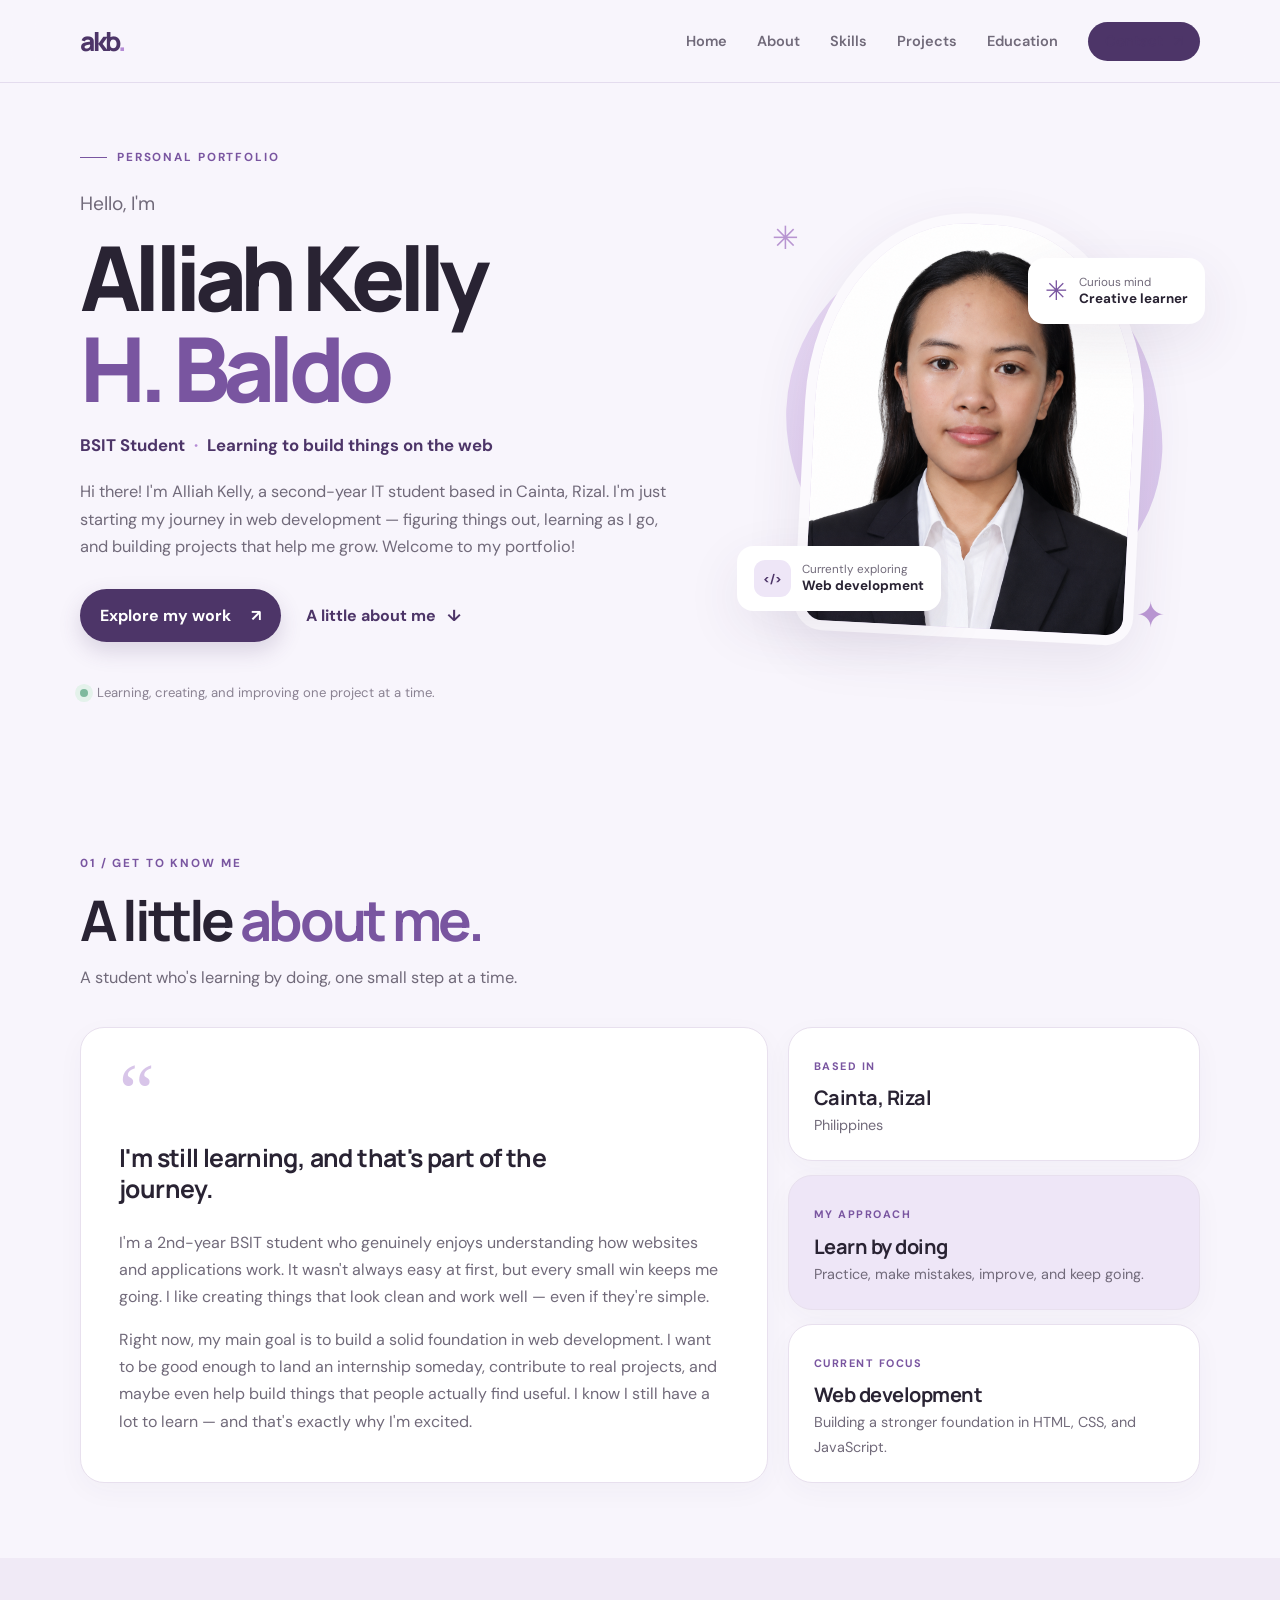
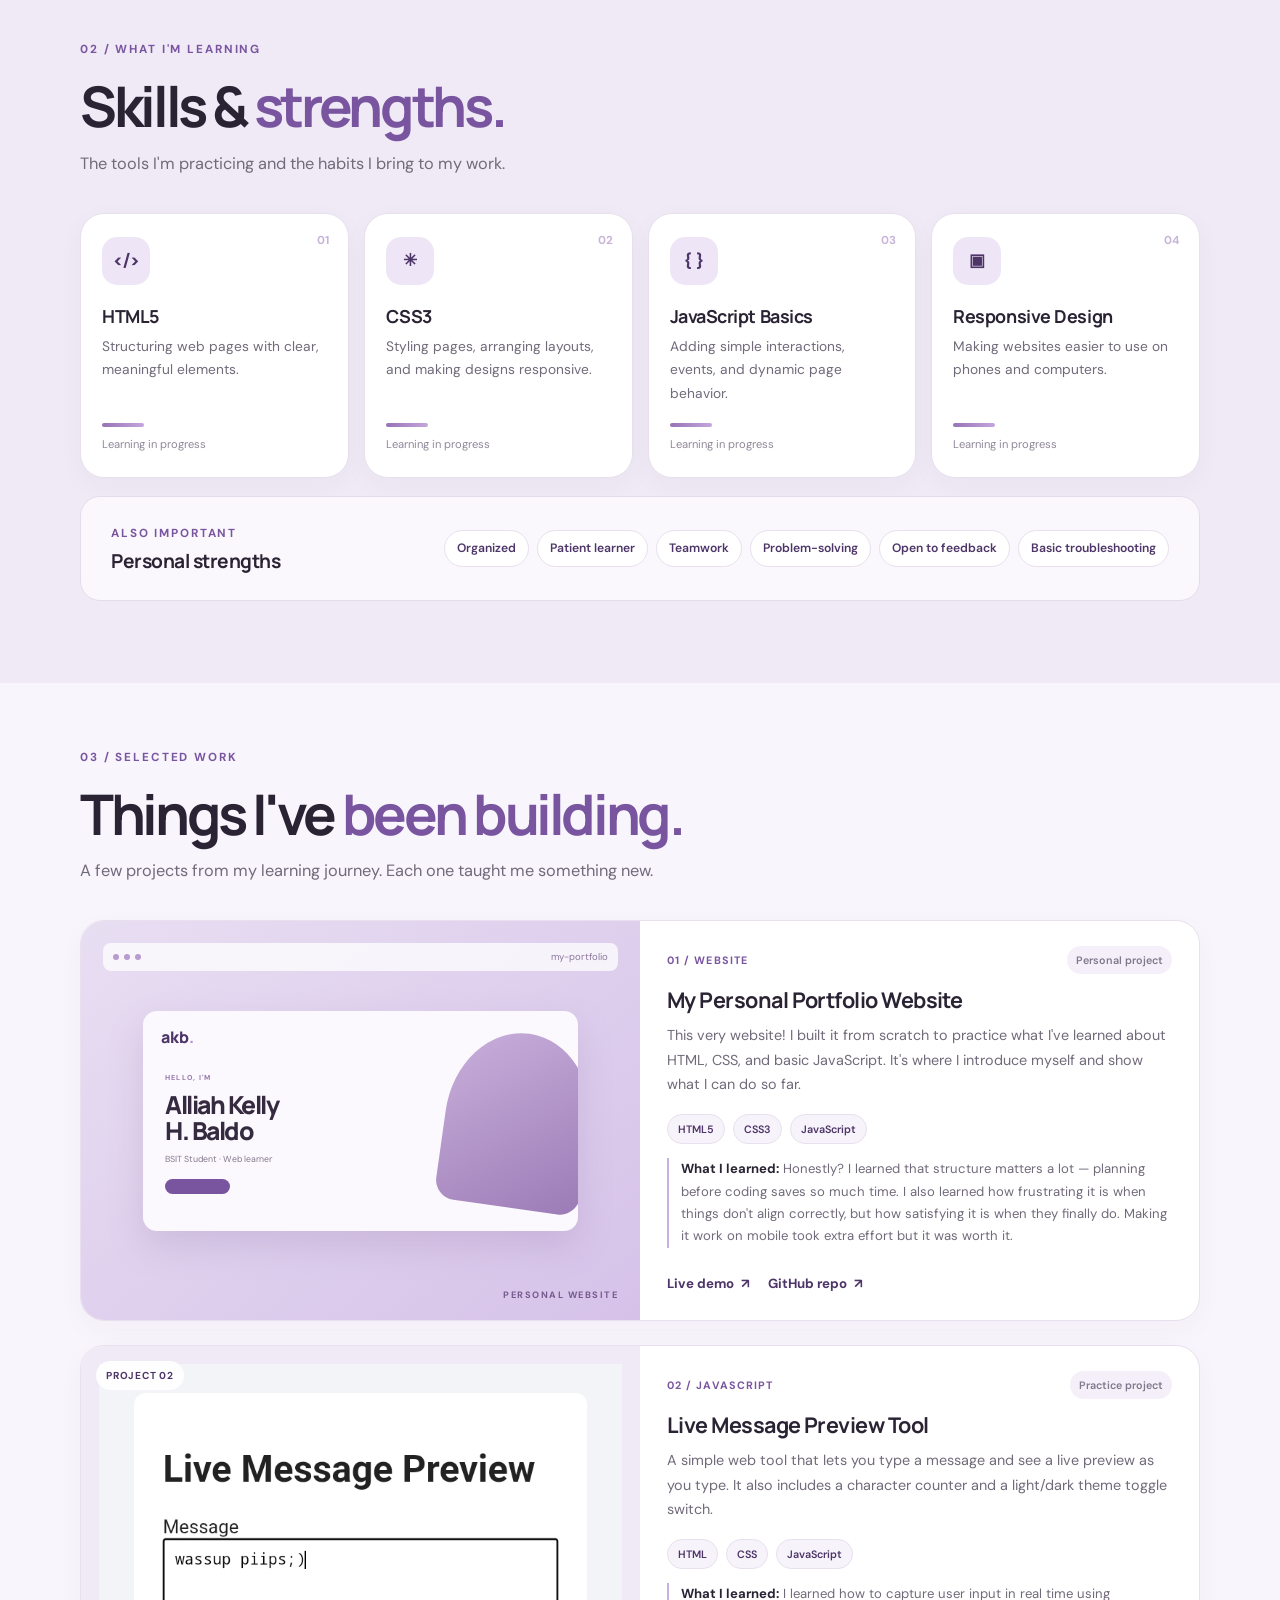
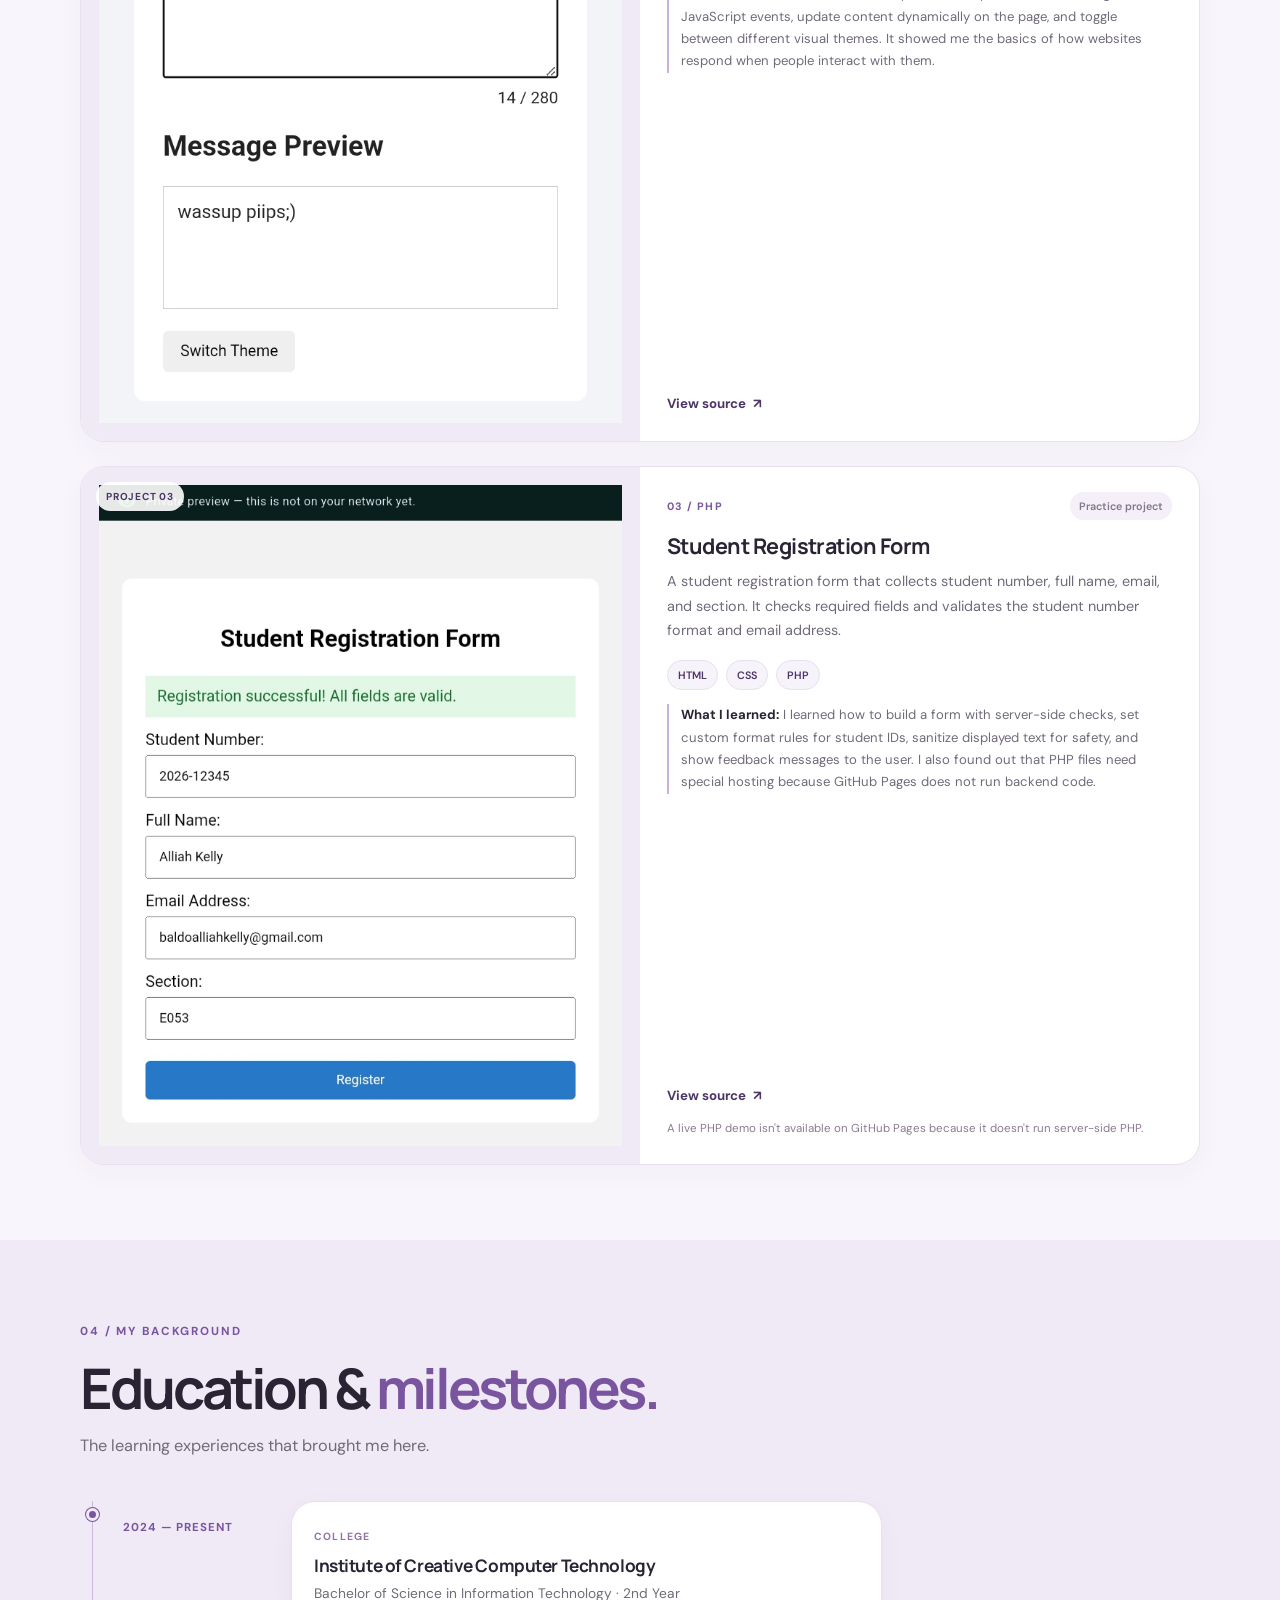
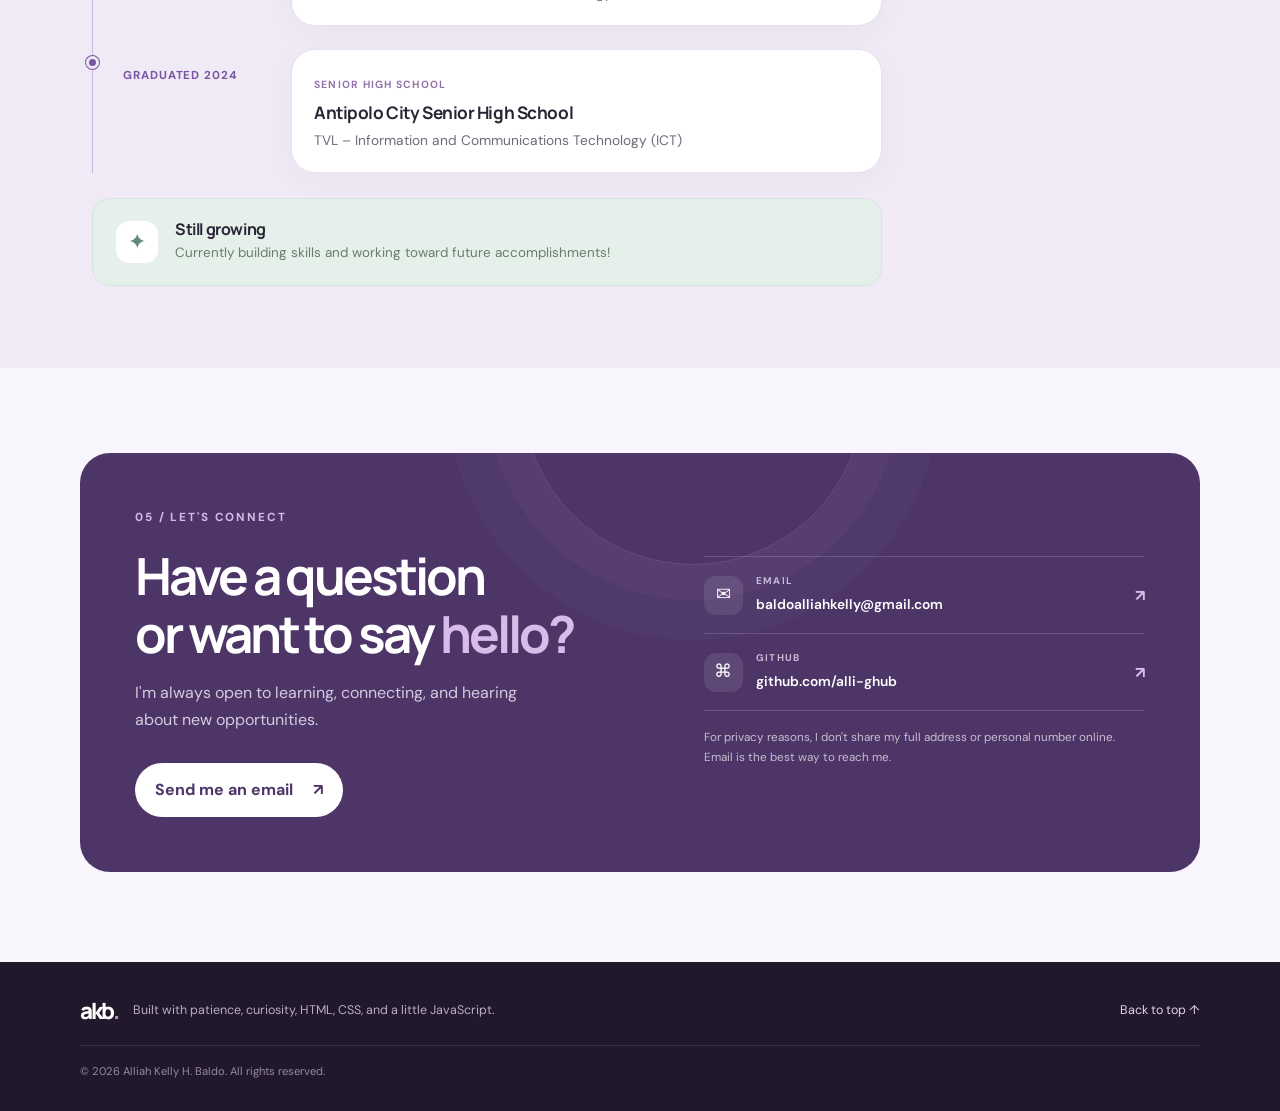
==== commit 3d574813: "Update index.html Updated project descriptions and added more details about learned concepts." ====
--- a/index.html
+++ b/index.html
@@ -80,10 +80,10 @@
       <div class="projects-grid">
         <article class="project-card project-featured reveal">
           <div class="project-visual portfolio-visual"><div class="browser-bar"><i></i><i></i><i></i><span>my-portfolio</span></div><div class="mockup-content"><div class="mockup-brand">akb<span>.</span></div><div class="mockup-lines"><b>HELLO, I'M</b><strong>Alliah Kelly<br>H. Baldo</strong><small>BSIT Student · Web learner</small><em></em></div><div class="mockup-circle"></div></div><span class="visual-caption">PERSONAL WEBSITE</span></div>
-          <div class="project-content"><div class="project-meta"><span>01 / WEBSITE</span><span class="project-status">Personal project</span></div><h3>My Personal Portfolio Website</h3><p>This very website! I built it from scratch to practice what I've learned about HTML, CSS, and basic JavaScript. It's where I introduce myself and show what I can do so far.</p><div class="tech-list"><span>HTML5</span><span>CSS3</span><span>JavaScript</span></div><p class="learned"><strong>What I learned:</strong> Structure matters. Planning before coding saves time, and making a site work on mobile takes patience and practice.</p><div class="project-links"><a href="https://alli-ghub.github.io/personal-portfolio/" target="_blank" rel="noopener noreferrer">Live demo <span>↗</span></a><a href="https://github.com/alli-ghub/personal-portfolio" target="_blank" rel="noopener noreferrer">GitHub repo <span>↗</span></a></div></div>
+          <div class="project-content"><div class="project-meta"><span>01 / WEBSITE</span><span class="project-status">Personal project</span></div><h3>My Personal Portfolio Website</h3><p>This very website! I built it from scratch to practice what I've learned about HTML, CSS, and basic JavaScript. It's where I introduce myself and show what I can do so far.</p><div class="tech-list"><span>HTML5</span><span>CSS3</span><span>JavaScript</span></div><p class="learned"><strong>What I learned:</strong> Honestly? I learned that structure matters a lot — planning before coding saves so much time. I also learned how frustrating it is when things don't align correctly, but how satisfying it is when they finally do. Making it work on mobile took extra effort but it was worth it.</p><div class="project-links"><a href="https://alli-ghub.github.io/personal-portfolio/" target="_blank" rel="noopener noreferrer">Live demo <span>↗</span></a><a href="https://github.com/alli-ghub/personal-portfolio" target="_blank" rel="noopener noreferrer">GitHub repo <span>↗</span></a></div></div>
         </article>
-        <article class="project-card reveal"><div class="project-image-wrap"><img class="project-screenshot" src="project2.png" alt="Screenshot of the Live Message Preview Tool"><span class="image-label">PROJECT 02</span></div><div class="project-content"><div class="project-meta"><span>02 / JAVASCRIPT</span><span class="project-status">Practice project</span></div><h3>Live Message Preview Tool</h3><p>A simple web tool that lets you type a message and see a live preview as you type. It also includes a character counter and a light/dark theme toggle switch.</p><div class="tech-list"><span>HTML</span><span>CSS</span><span>JavaScript</span></div><p class="learned"><strong>What I learned:</strong> Capturing user input, updating content dynamically, and responding to events.</p><div class="project-links"><a href="https://github.com/alli-ghub/personal-portfolio/blob/main/live-preview.html" target="_blank" rel="noopener noreferrer">View source <span>↗</span></a></div></div></article>
-        <article class="project-card reveal"><div class="project-image-wrap"><img class="project-screenshot" src="project3.png" alt="Screenshot of the Student Registration Form"><span class="image-label">PROJECT 03</span></div><div class="project-content"><div class="project-meta"><span>03 / PHP</span><span class="project-status">Practice project</span></div><h3>Student Registration Form</h3><p>A student registration form that collects student number, full name, email, and section. It checks required fields and validates the student number format and email address.</p><div class="tech-list"><span>HTML</span><span>CSS</span><span>PHP</span></div><p class="learned"><strong>What I learned:</strong> Server-side validation, input handling, and showing helpful feedback after submission.</p><div class="project-links"><a href="https://github.com/alli-ghub/personal-portfolio/blob/main/registration.php" target="_blank" rel="noopener noreferrer">View source <span>↗</span></a></div><p class="project-note">A live PHP demo isn't available on GitHub Pages because it doesn't run server-side PHP.</p></div></article>
+        <article class="project-card reveal"><div class="project-image-wrap"><img class="project-screenshot" src="project2.png" alt="Screenshot of the Live Message Preview Tool"><span class="image-label">PROJECT 02</span></div><div class="project-content"><div class="project-meta"><span>02 / JAVASCRIPT</span><span class="project-status">Practice project</span></div><h3>Live Message Preview Tool</h3><p>A simple web tool that lets you type a message and see a live preview as you type. It also includes a character counter and a light/dark theme toggle switch.</p><div class="tech-list"><span>HTML</span><span>CSS</span><span>JavaScript</span></div><p class="learned"><strong>What I learned:</strong> I learned how to capture user input in real time using JavaScript events, update content dynamically on the page, and toggle between different visual themes. It showed me the basics of how websites respond when people interact with them.</p><div class="project-links"><a href="https://github.com/alli-ghub/personal-portfolio/blob/main/live-message.html?utm_source=chatgpt.com" target="_blank" rel="noopener noreferrer">View source <span>↗</span></a></div></div></article>
+        <article class="project-card reveal"><div class="project-image-wrap"><img class="project-screenshot" src="project3.png" alt="Screenshot of the Student Registration Form"><span class="image-label">PROJECT 03</span></div><div class="project-content"><div class="project-meta"><span>03 / PHP</span><span class="project-status">Practice project</span></div><h3>Student Registration Form</h3><p>A student registration form that collects student number, full name, email, and section. It checks required fields and validates the student number format and email address.</p><div class="tech-list"><span>HTML</span><span>CSS</span><span>PHP</span></div><p class="learned"><strong>What I learned:</strong> I learned how to build a form with server-side checks, set custom format rules for student IDs, sanitize displayed text for safety, and show feedback messages to the user. I also found out that PHP files need special hosting because GitHub Pages does not run backend code.</p><div class="project-links"><a href="https://github.com/alli-ghub/personal-portfolio/blob/main/registration.php" target="_blank" rel="noopener noreferrer">View source <span>↗</span></a></div><p class="project-note">A live PHP demo isn't available on GitHub Pages because it doesn't run server-side PHP.</p></div></article>
       </div>
     </section>
 
@@ -97,4 +97,4 @@
 
   <footer class="site-footer"><div class="container footer-inner"><a class="footer-logo" href="#home">akb<span>.</span></a><p>Built with patience, curiosity, HTML, CSS, and a little JavaScript.</p><a class="back-top" href="#home">Back to top ↑</a><small>© 2026 Alliah Kelly H. Baldo. All rights reserved.</small></div></footer>
 </body>
-</html>
+        </html>
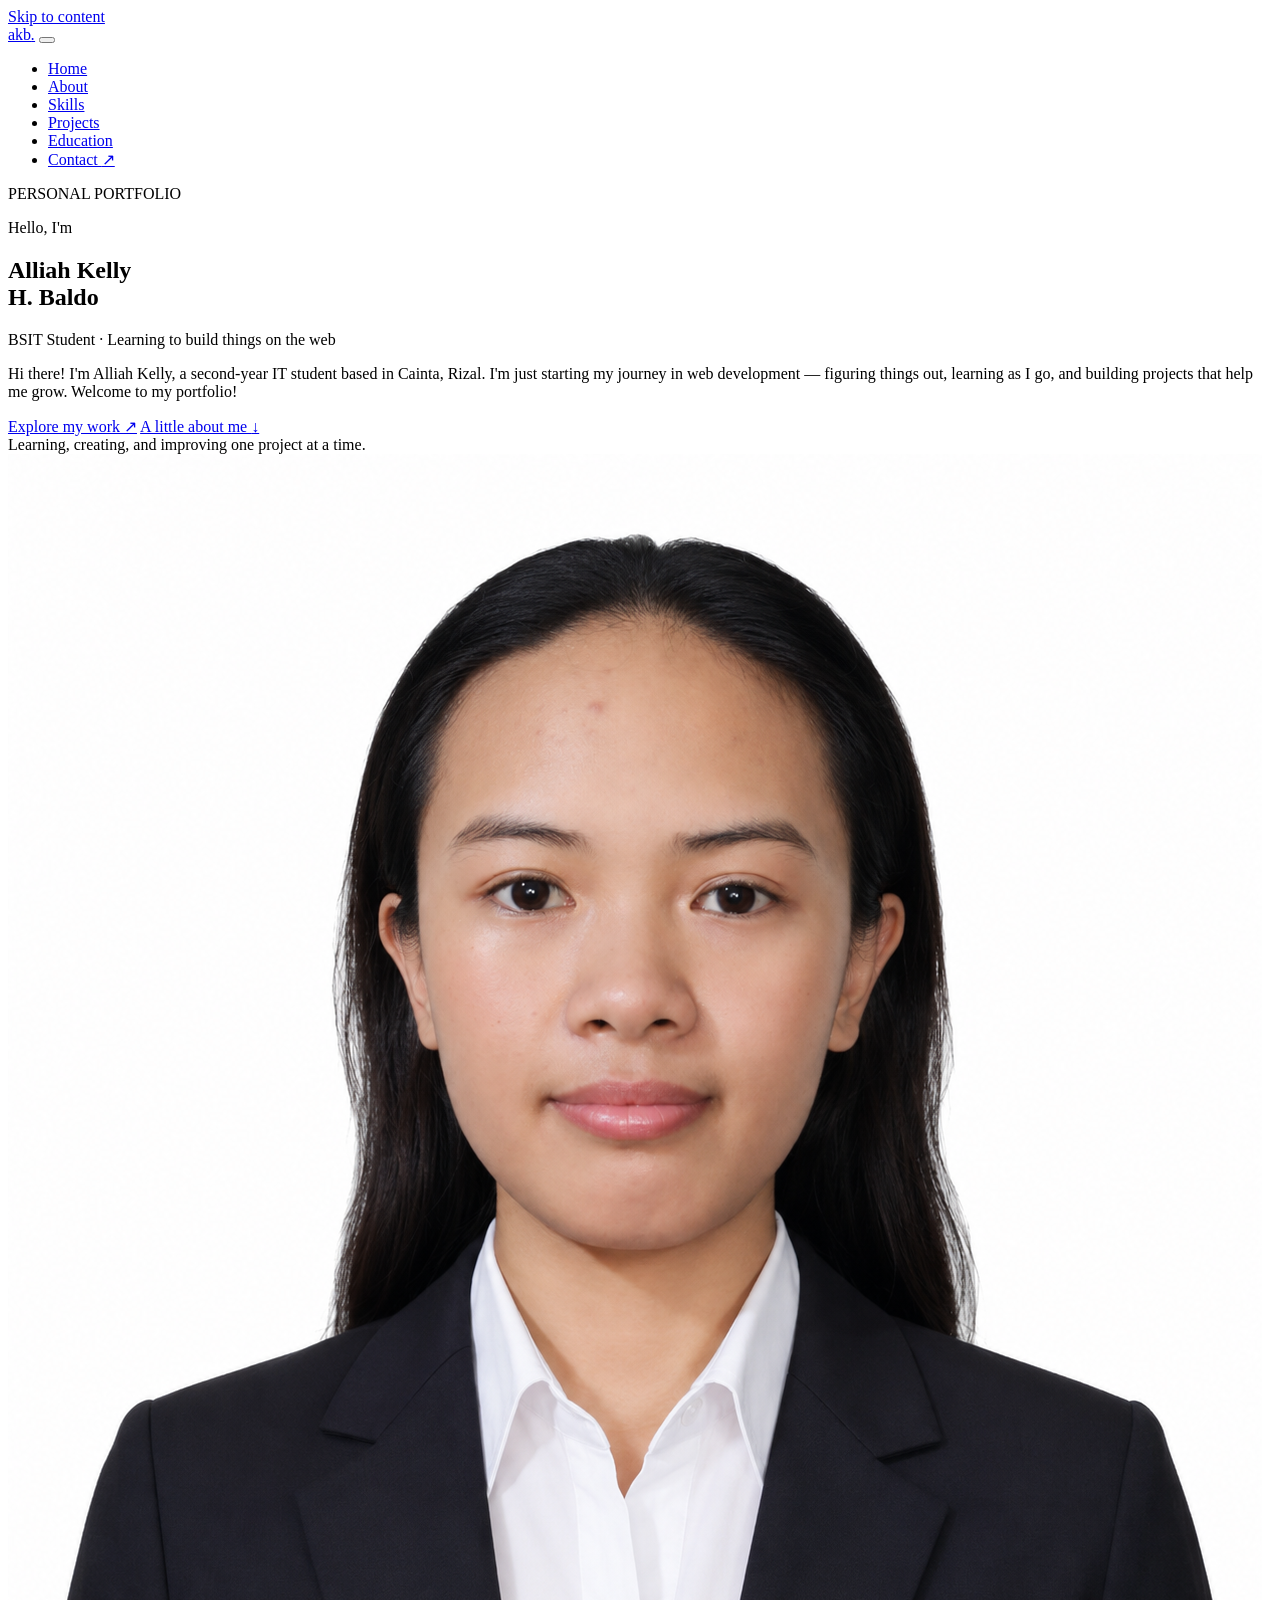
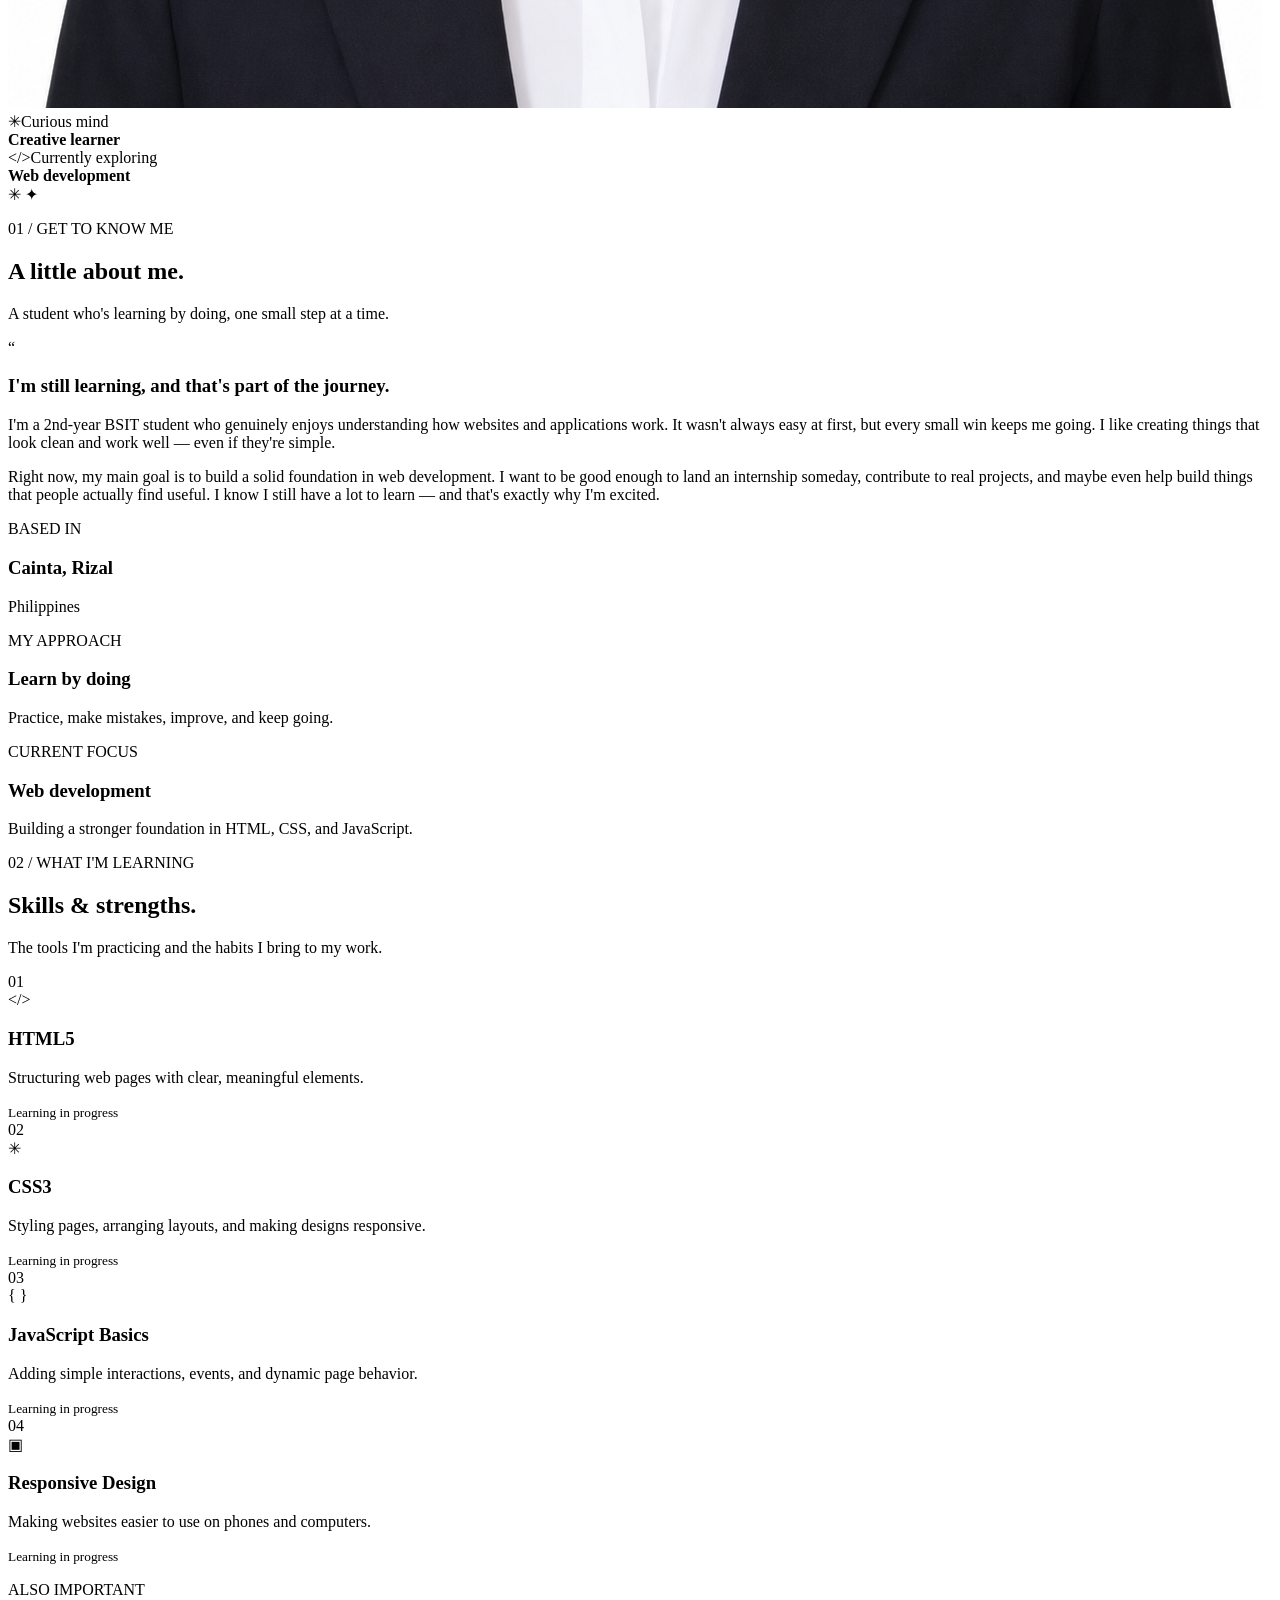
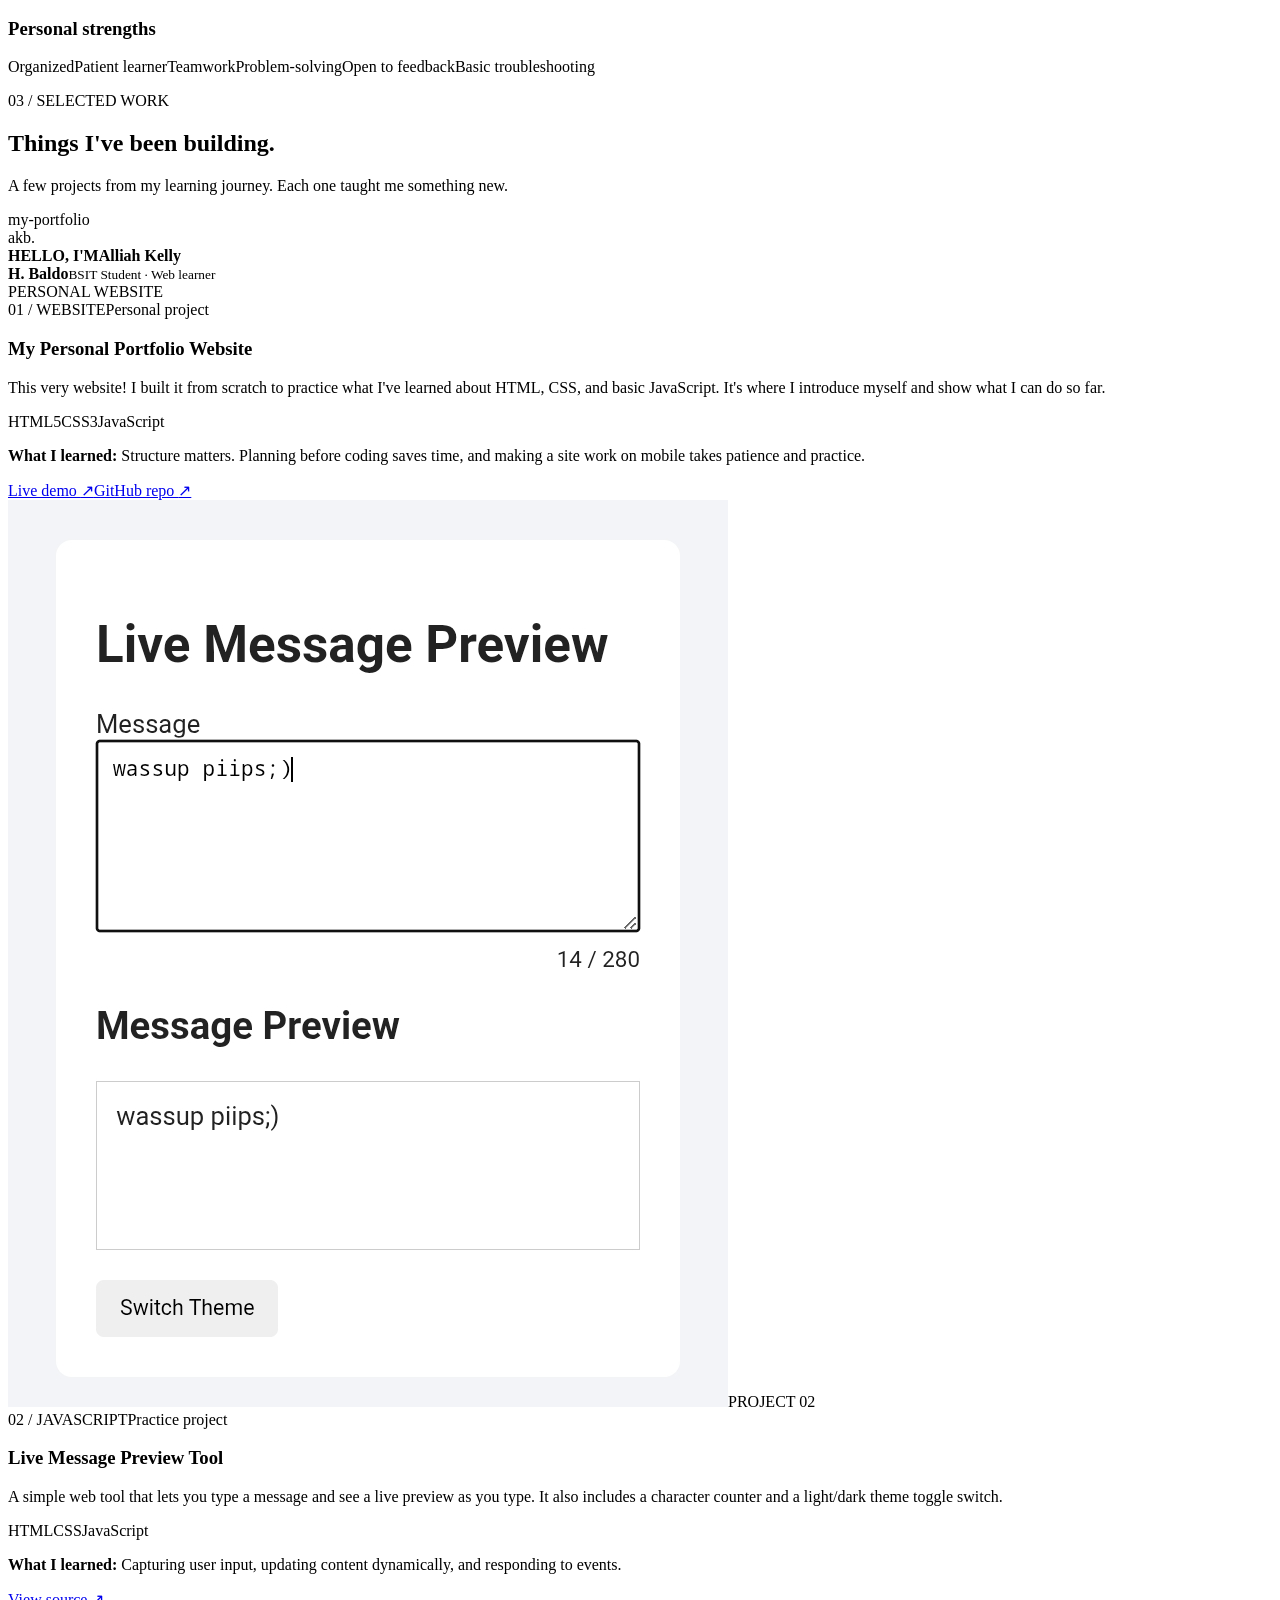
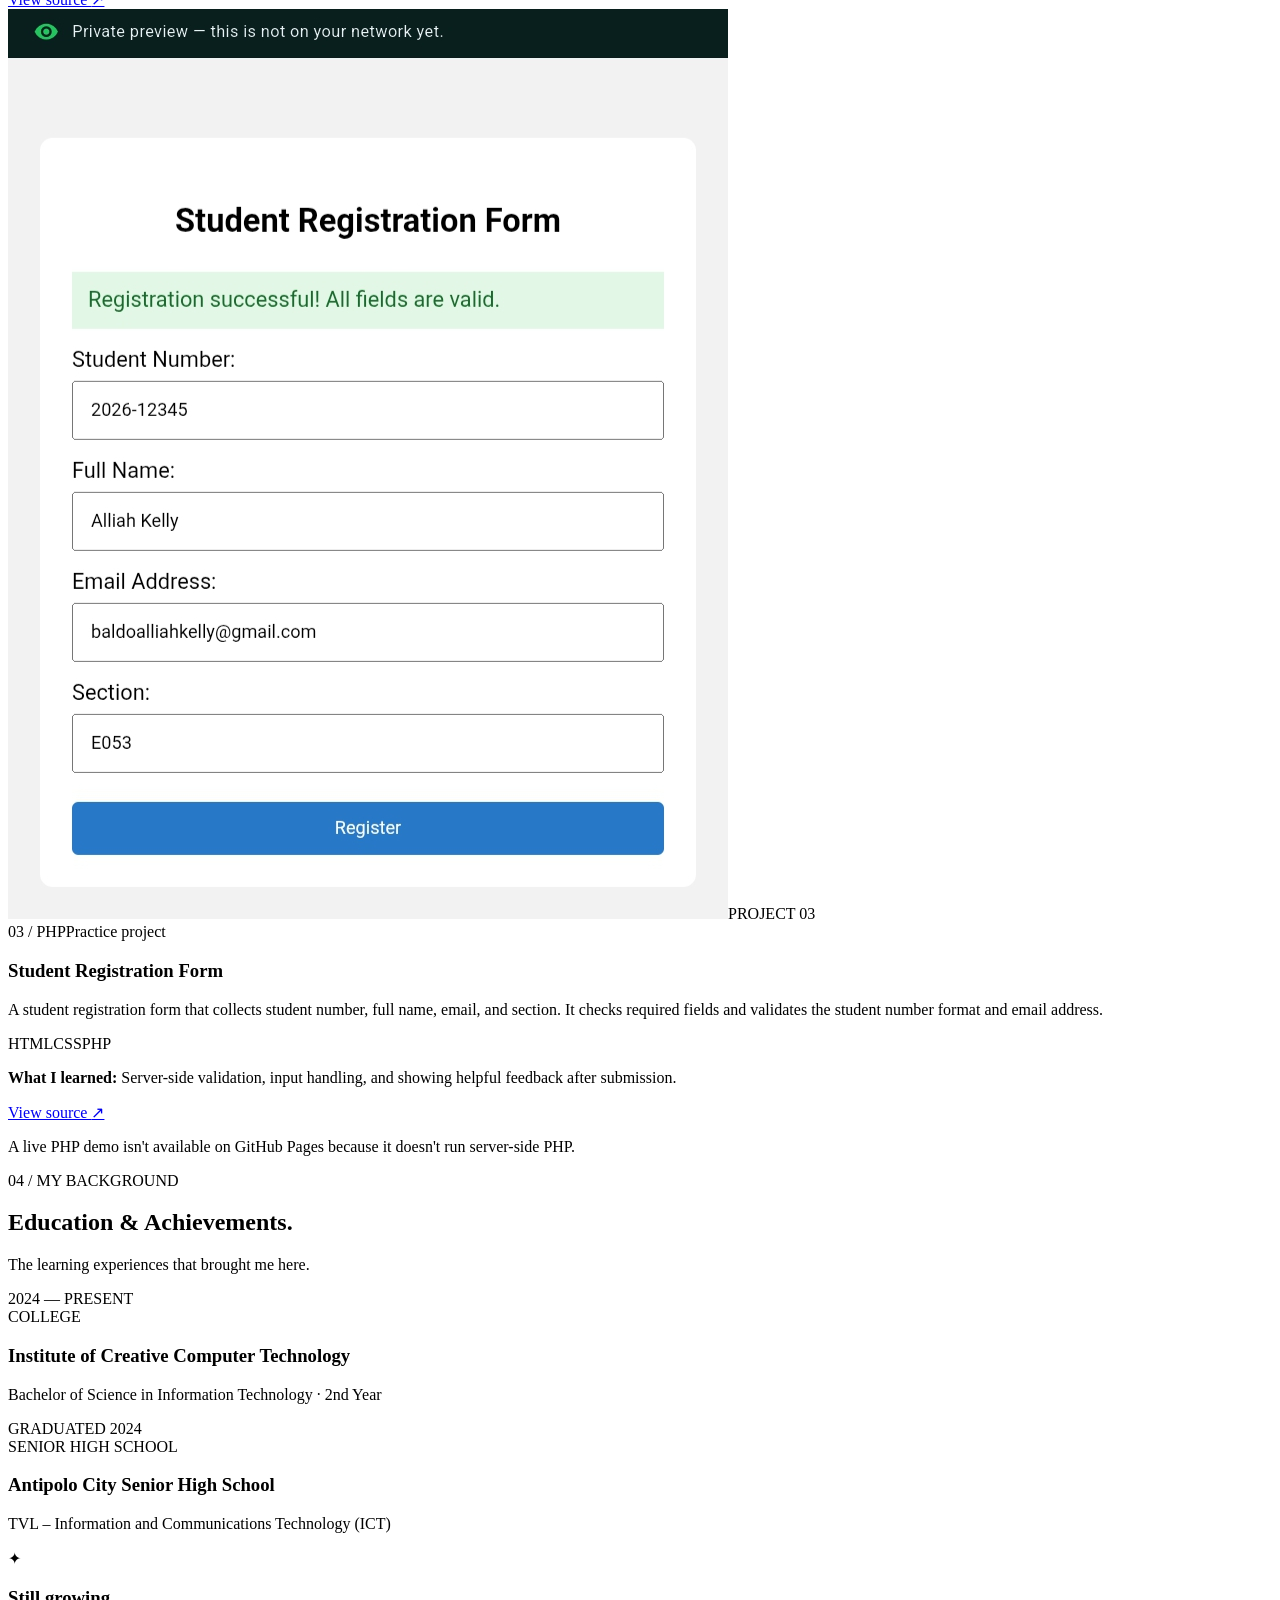
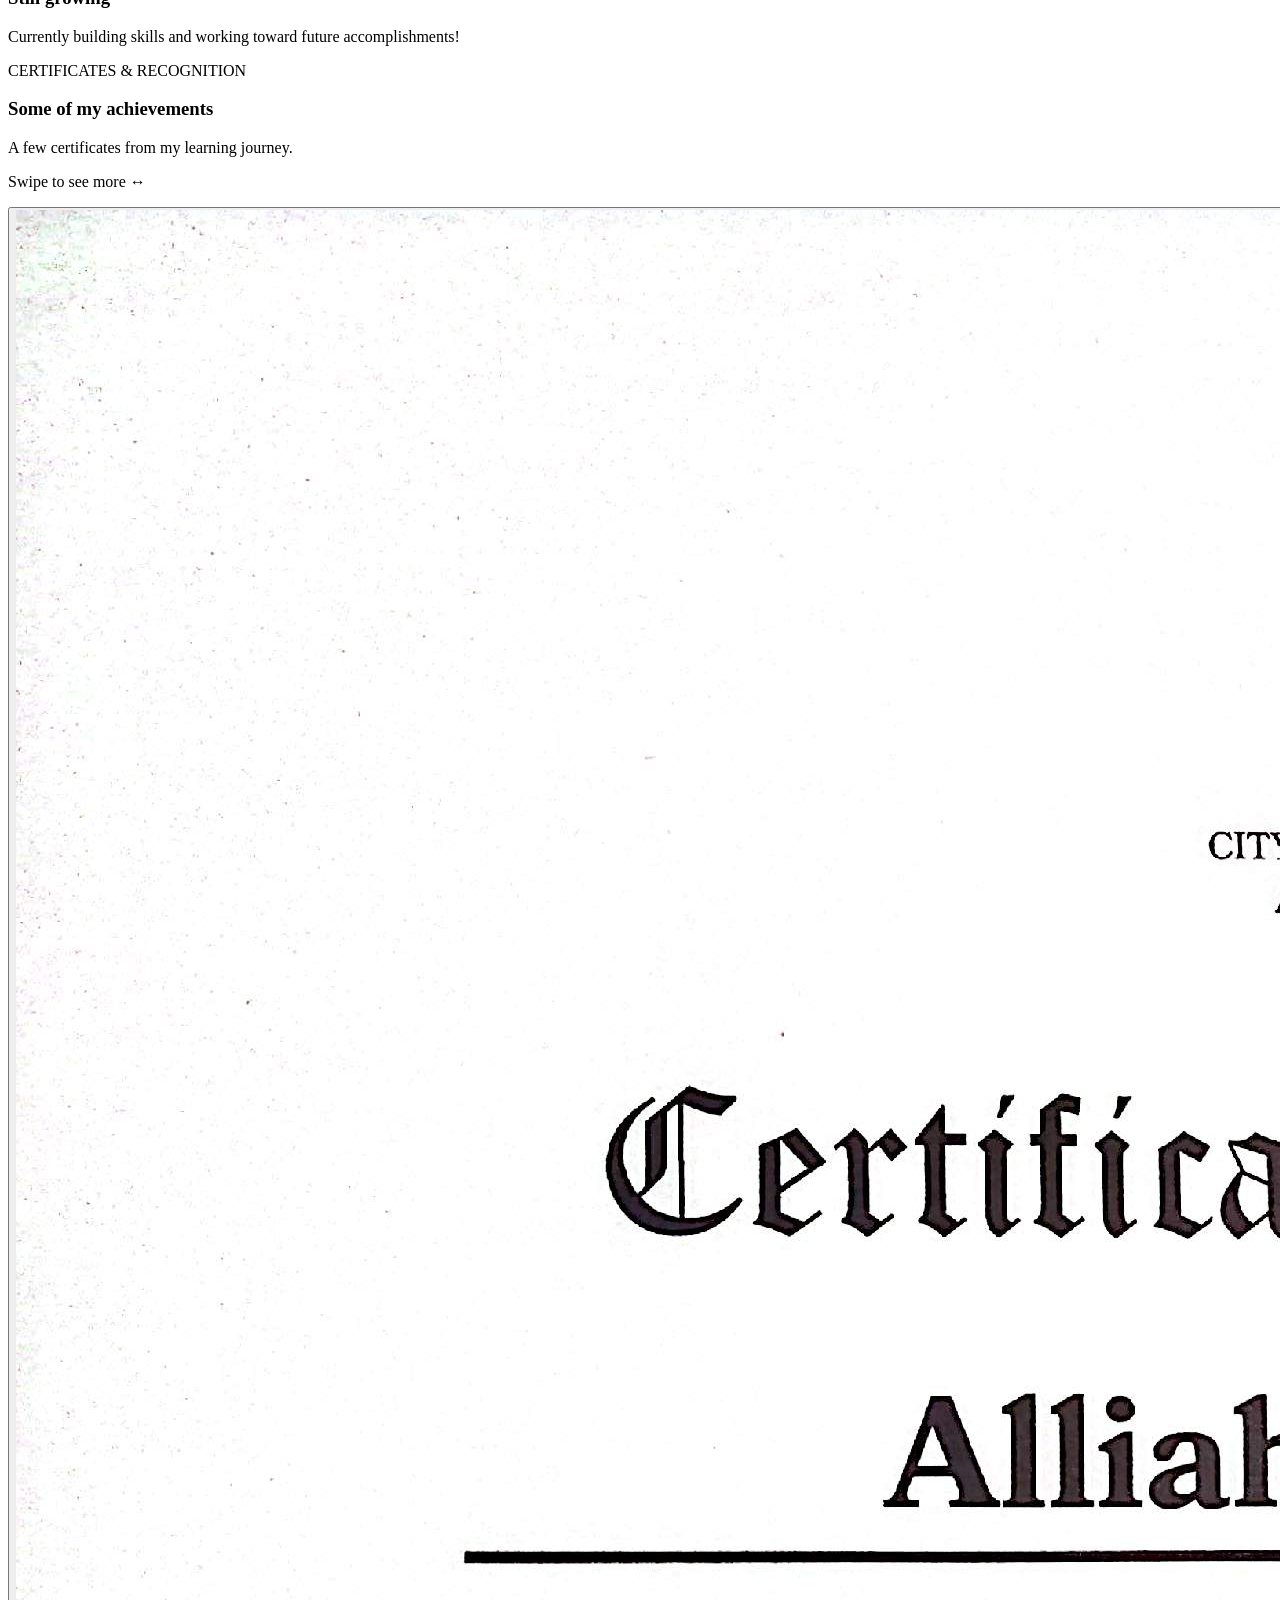
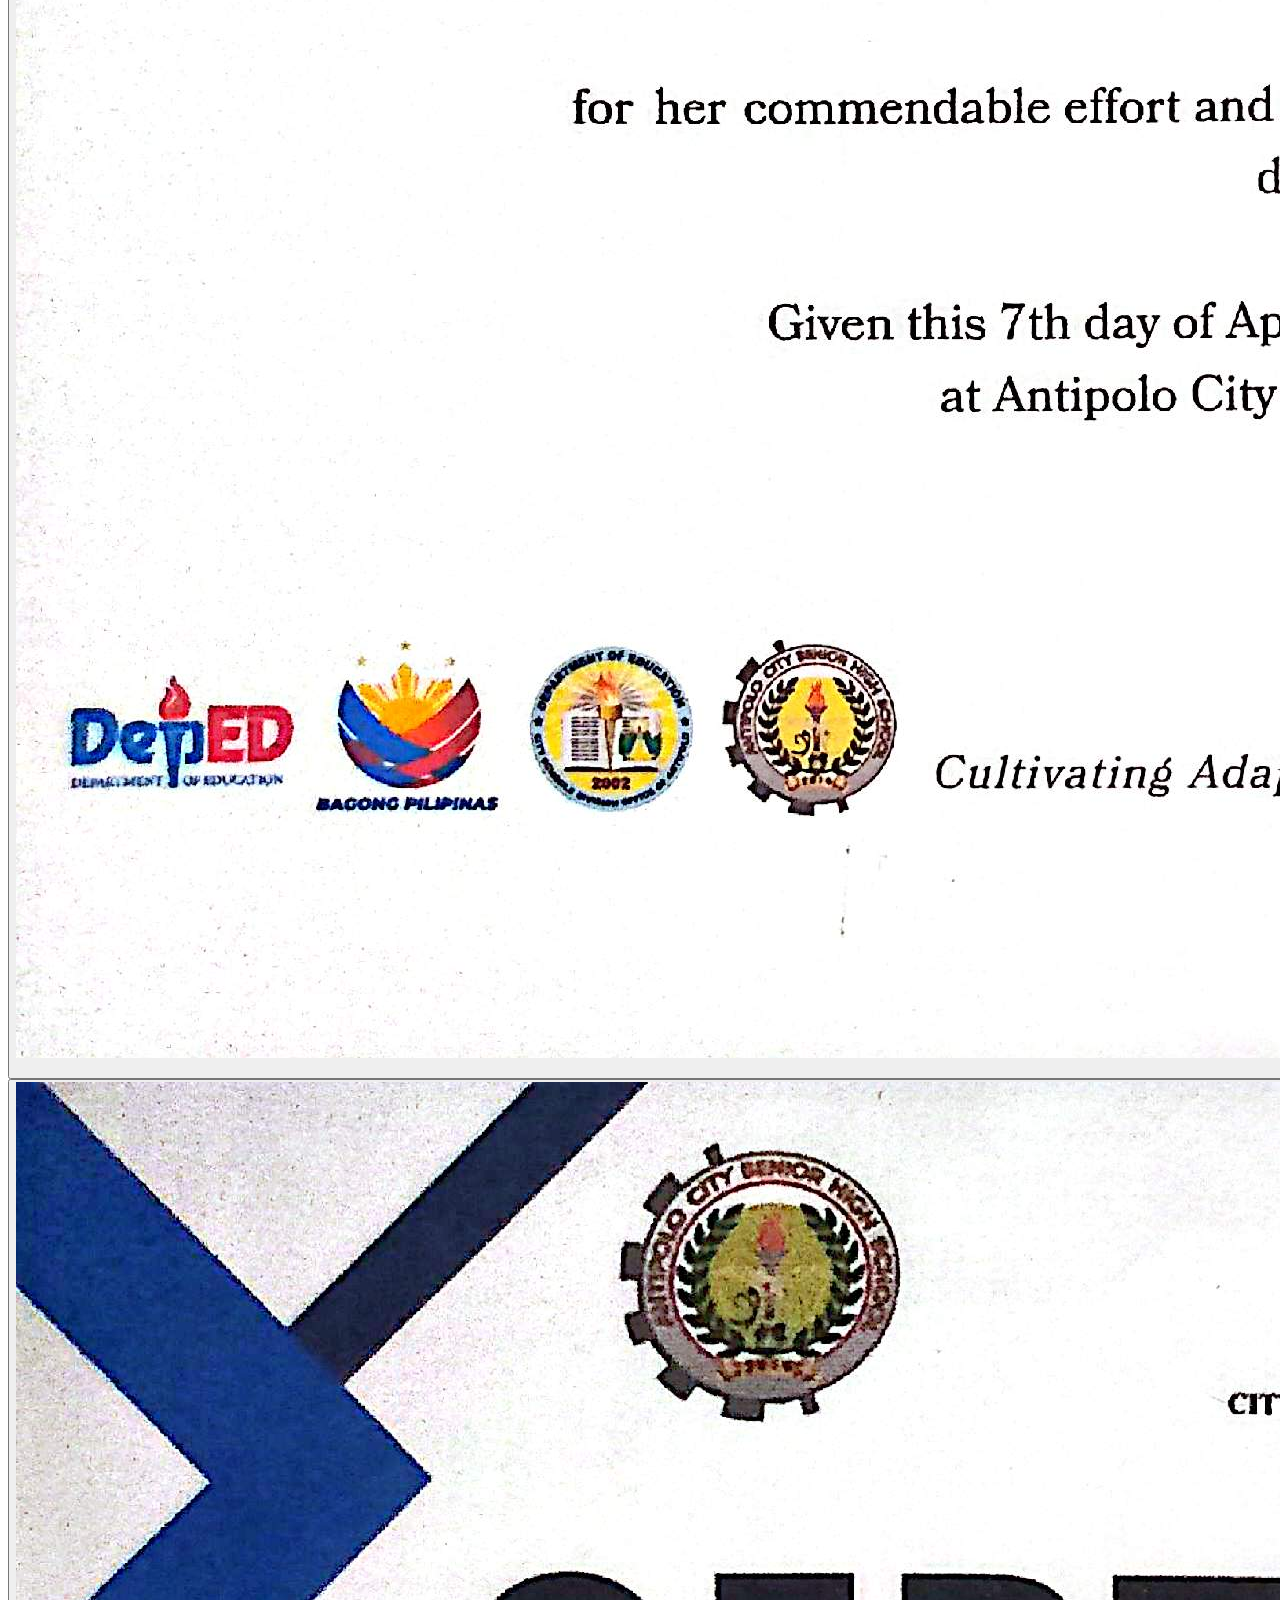
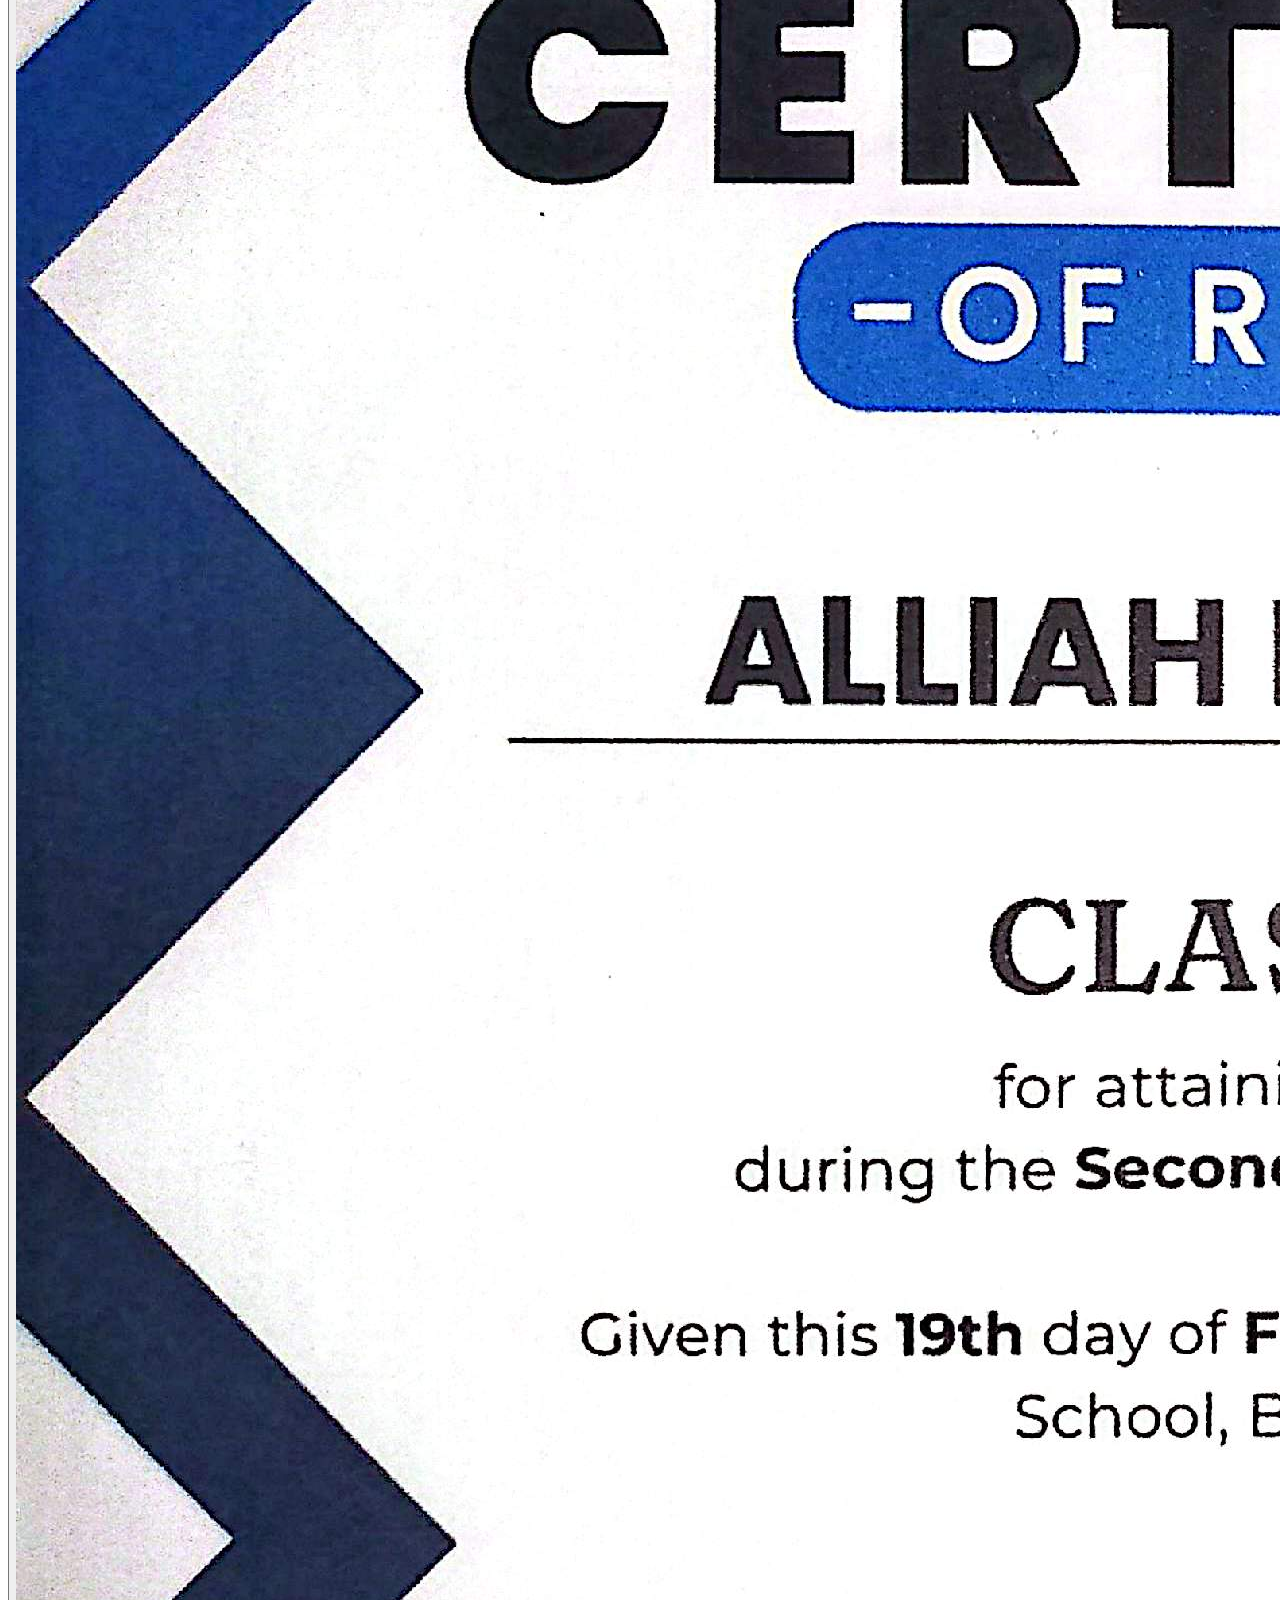
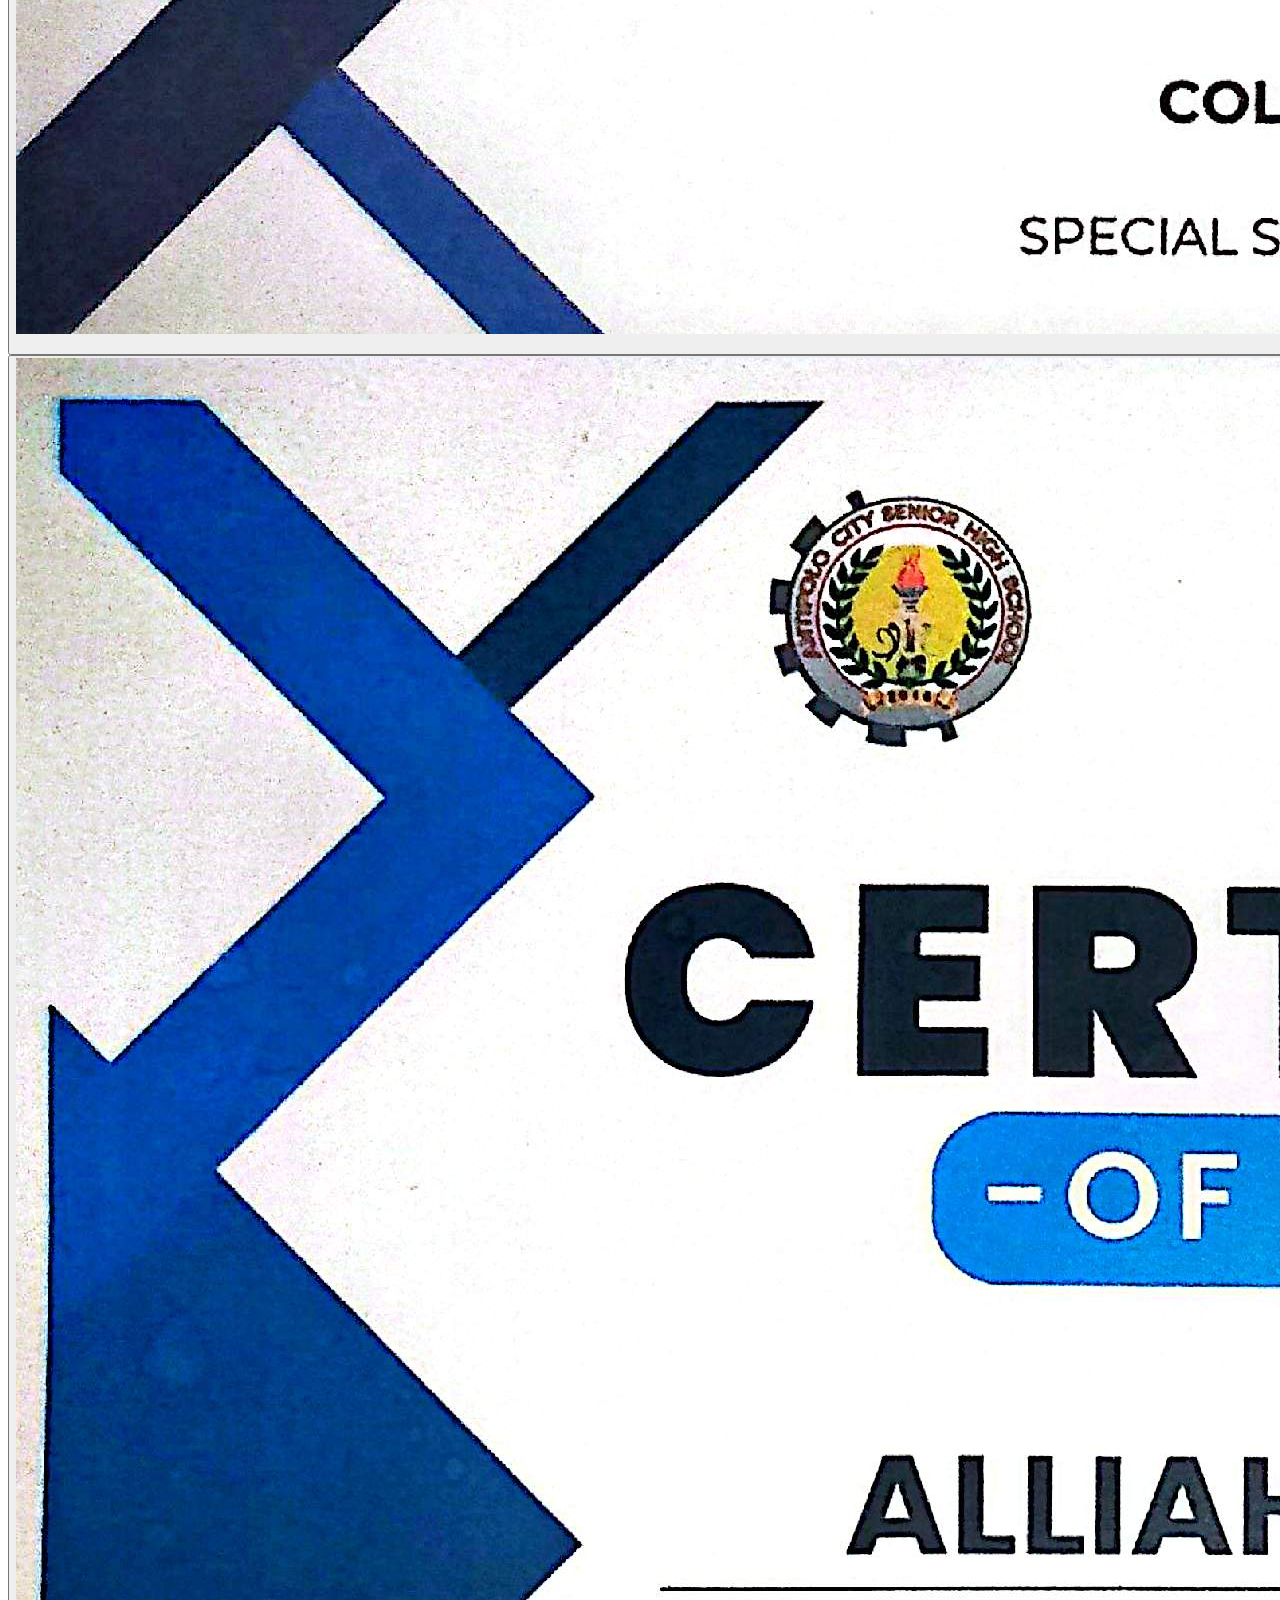
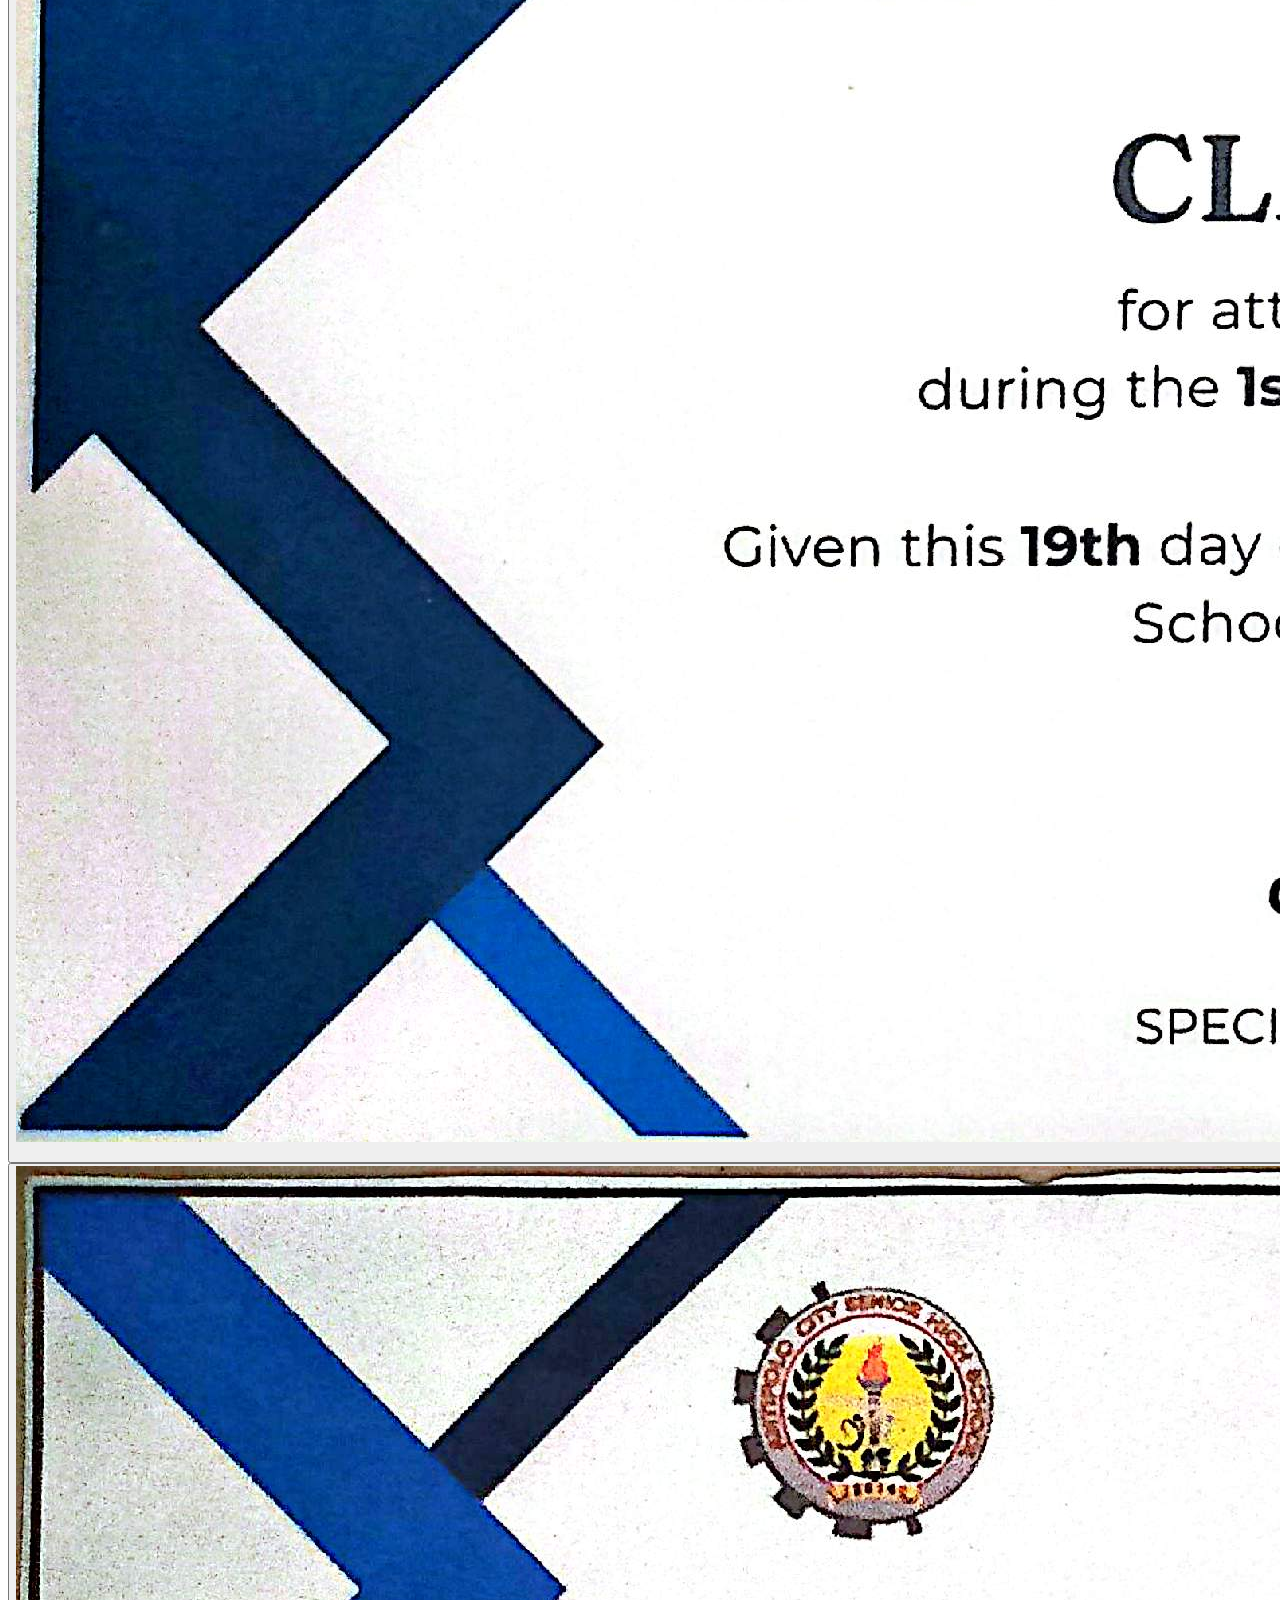
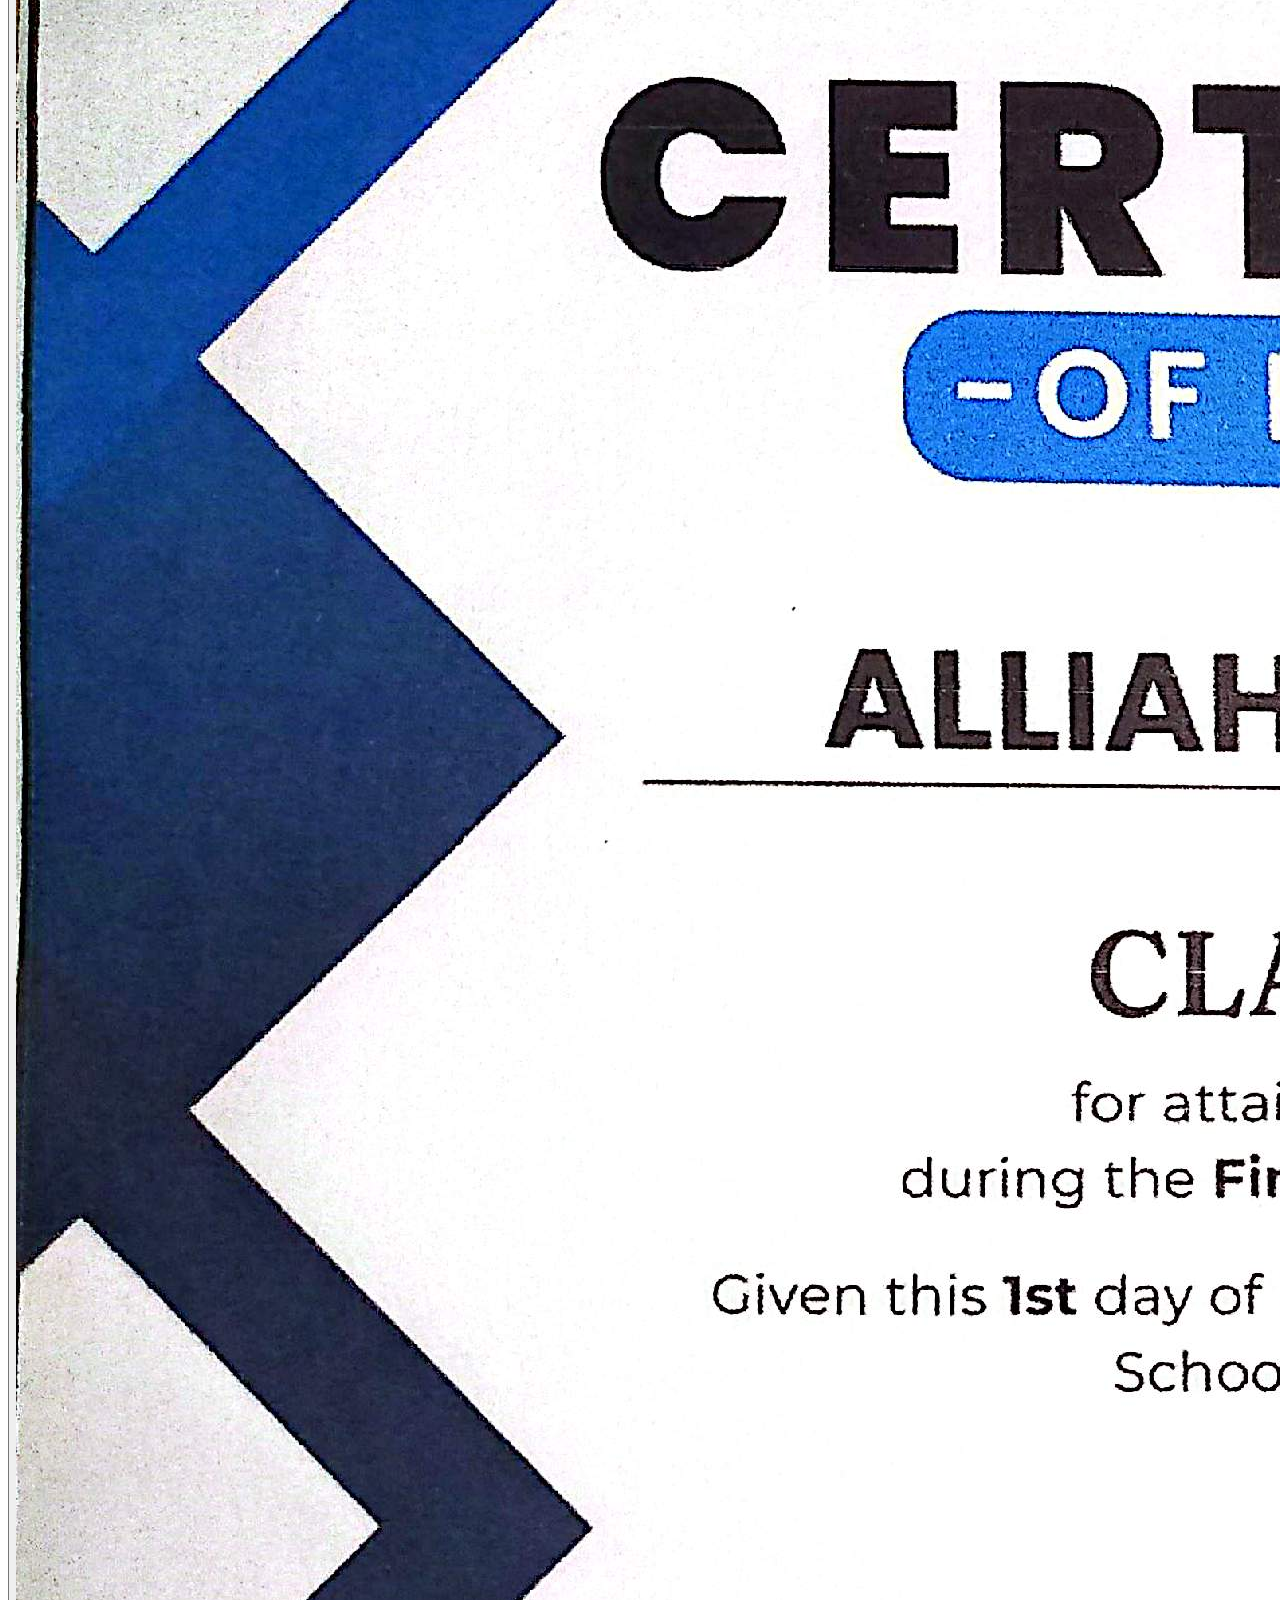
==== commit 5475bc8e: "Rename index1.html to index.html" ====
--- a/index.html
+++ b/index.html
@@ -80,21 +80,62 @@
       <div class="projects-grid">
         <article class="project-card project-featured reveal">
           <div class="project-visual portfolio-visual"><div class="browser-bar"><i></i><i></i><i></i><span>my-portfolio</span></div><div class="mockup-content"><div class="mockup-brand">akb<span>.</span></div><div class="mockup-lines"><b>HELLO, I'M</b><strong>Alliah Kelly<br>H. Baldo</strong><small>BSIT Student · Web learner</small><em></em></div><div class="mockup-circle"></div></div><span class="visual-caption">PERSONAL WEBSITE</span></div>
-          <div class="project-content"><div class="project-meta"><span>01 / WEBSITE</span><span class="project-status">Personal project</span></div><h3>My Personal Portfolio Website</h3><p>This very website! I built it from scratch to practice what I've learned about HTML, CSS, and basic JavaScript. It's where I introduce myself and show what I can do so far.</p><div class="tech-list"><span>HTML5</span><span>CSS3</span><span>JavaScript</span></div><p class="learned"><strong>What I learned:</strong> Honestly? I learned that structure matters a lot — planning before coding saves so much time. I also learned how frustrating it is when things don't align correctly, but how satisfying it is when they finally do. Making it work on mobile took extra effort but it was worth it.</p><div class="project-links"><a href="https://alli-ghub.github.io/personal-portfolio/" target="_blank" rel="noopener noreferrer">Live demo <span>↗</span></a><a href="https://github.com/alli-ghub/personal-portfolio" target="_blank" rel="noopener noreferrer">GitHub repo <span>↗</span></a></div></div>
+          <div class="project-content"><div class="project-meta"><span>01 / WEBSITE</span><span class="project-status">Personal project</span></div><h3>My Personal Portfolio Website</h3><p>This very website! I built it from scratch to practice what I've learned about HTML, CSS, and basic JavaScript. It's where I introduce myself and show what I can do so far.</p><div class="tech-list"><span>HTML5</span><span>CSS3</span><span>JavaScript</span></div><p class="learned"><strong>What I learned:</strong> Structure matters. Planning before coding saves time, and making a site work on mobile takes patience and practice.</p><div class="project-links"><a href="https://alli-ghub.github.io/personal-portfolio/" target="_blank" rel="noopener noreferrer">Live demo <span>↗</span></a><a href="https://github.com/alli-ghub/personal-portfolio" target="_blank" rel="noopener noreferrer">GitHub repo <span>↗</span></a></div></div>
         </article>
-        <article class="project-card reveal"><div class="project-image-wrap"><img class="project-screenshot" src="project2.png" alt="Screenshot of the Live Message Preview Tool"><span class="image-label">PROJECT 02</span></div><div class="project-content"><div class="project-meta"><span>02 / JAVASCRIPT</span><span class="project-status">Practice project</span></div><h3>Live Message Preview Tool</h3><p>A simple web tool that lets you type a message and see a live preview as you type. It also includes a character counter and a light/dark theme toggle switch.</p><div class="tech-list"><span>HTML</span><span>CSS</span><span>JavaScript</span></div><p class="learned"><strong>What I learned:</strong> I learned how to capture user input in real time using JavaScript events, update content dynamically on the page, and toggle between different visual themes. It showed me the basics of how websites respond when people interact with them.</p><div class="project-links"><a href="https://github.com/alli-ghub/personal-portfolio/blob/main/live-message.html?utm_source=chatgpt.com" target="_blank" rel="noopener noreferrer">View source <span>↗</span></a></div></div></article>
-        <article class="project-card reveal"><div class="project-image-wrap"><img class="project-screenshot" src="project3.png" alt="Screenshot of the Student Registration Form"><span class="image-label">PROJECT 03</span></div><div class="project-content"><div class="project-meta"><span>03 / PHP</span><span class="project-status">Practice project</span></div><h3>Student Registration Form</h3><p>A student registration form that collects student number, full name, email, and section. It checks required fields and validates the student number format and email address.</p><div class="tech-list"><span>HTML</span><span>CSS</span><span>PHP</span></div><p class="learned"><strong>What I learned:</strong> I learned how to build a form with server-side checks, set custom format rules for student IDs, sanitize displayed text for safety, and show feedback messages to the user. I also found out that PHP files need special hosting because GitHub Pages does not run backend code.</p><div class="project-links"><a href="https://github.com/alli-ghub/personal-portfolio/blob/main/registration.php" target="_blank" rel="noopener noreferrer">View source <span>↗</span></a></div><p class="project-note">A live PHP demo isn't available on GitHub Pages because it doesn't run server-side PHP.</p></div></article>
+        <article class="project-card reveal"><div class="project-image-wrap"><img class="project-screenshot" src="project2.png" alt="Screenshot of the Live Message Preview Tool"><span class="image-label">PROJECT 02</span></div><div class="project-content"><div class="project-meta"><span>02 / JAVASCRIPT</span><span class="project-status">Practice project</span></div><h3>Live Message Preview Tool</h3><p>A simple web tool that lets you type a message and see a live preview as you type. It also includes a character counter and a light/dark theme toggle switch.</p><div class="tech-list"><span>HTML</span><span>CSS</span><span>JavaScript</span></div><p class="learned"><strong>What I learned:</strong> Capturing user input, updating content dynamically, and responding to events.</p><div class="project-links"><a href="https://github.com/alli-ghub/personal-portfolio/blob/main/live-preview.html" target="_blank" rel="noopener noreferrer">View source <span>↗</span></a></div></div></article>
+        <article class="project-card reveal"><div class="project-image-wrap"><img class="project-screenshot" src="project3.png" alt="Screenshot of the Student Registration Form"><span class="image-label">PROJECT 03</span></div><div class="project-content"><div class="project-meta"><span>03 / PHP</span><span class="project-status">Practice project</span></div><h3>Student Registration Form</h3><p>A student registration form that collects student number, full name, email, and section. It checks required fields and validates the student number format and email address.</p><div class="tech-list"><span>HTML</span><span>CSS</span><span>PHP</span></div><p class="learned"><strong>What I learned:</strong> Server-side validation, input handling, and showing helpful feedback after submission.</p><div class="project-links"><a href="https://github.com/alli-ghub/personal-portfolio/blob/main/registration.php" target="_blank" rel="noopener noreferrer">View source <span>↗</span></a></div><p class="project-note">A live PHP demo isn't available on GitHub Pages because it doesn't run server-side PHP.</p></div></article>
       </div>
     </section>
 
-    <section class="section education-section" id="education"><div class="container"><div class="section-heading reveal"><p class="eyebrow">04 / MY BACKGROUND</p><h2>Education & <span>milestones.</span></h2><p class="section-intro">The learning experiences that brought me here.</p></div>
+    <section class="section education-section" id="education"><div class="container"><div class="section-heading reveal"><p class="eyebrow">04 / MY BACKGROUND</p><h2>Education & <span>Achievements.</span></h2><p class="section-intro">The learning experiences that brought me here.</p></div>
       <div class="timeline"><article class="timeline-item reveal"><span class="timeline-dot"></span><div class="timeline-date">2024 — PRESENT</div><div class="timeline-card"><span class="timeline-type">COLLEGE</span><h3>Institute of Creative Computer Technology</h3><p>Bachelor of Science in Information Technology · 2nd Year</p></div></article><article class="timeline-item reveal"><span class="timeline-dot"></span><div class="timeline-date">GRADUATED 2024</div><div class="timeline-card"><span class="timeline-type">SENIOR HIGH SCHOOL</span><h3>Antipolo City Senior High School</h3><p>TVL – Information and Communications Technology (ICT)</p></div></article></div>
       <div class="achievement-note reveal"><span class="achievement-star">✦</span><div><h3>Still growing</h3><p>Currently building skills and working toward future accomplishments!</p></div></div>
+
+      <div class="certificate-area reveal">
+        <div class="certificate-heading">
+          <div>
+            <p class="eyebrow">CERTIFICATES & RECOGNITION</p>
+            <h3>Some of my achievements</h3>
+            <p class="certificate-intro">A few certificates from my learning journey.</p>
+          </div>
+          <p class="swipe-hint">Swipe to see more <span aria-hidden="true">↔</span></p>
+        </div>
+        <div class="certificate-carousel" aria-label="Certificates. Swipe left or right to view each certificate.">
+          <button class="certificate-card" type="button" data-certificate="cert1.jpg" aria-label="View certificate 1">
+            <span class="certificate-frame"><img src="cert1.jpg" alt="Certificate 1"></span>
+            <span class="certificate-caption">Certificate 1</span>
+          </button>
+          <button class="certificate-card" type="button" data-certificate="cert2.jpg" aria-label="View certificate 2">
+            <span class="certificate-frame"><img src="cert2.jpg" alt="Certificate 2"></span>
+            <span class="certificate-caption">Certificate 2</span>
+          </button>
+          <button class="certificate-card" type="button" data-certificate="cert3.jpg" aria-label="View certificate 3">
+            <span class="certificate-frame"><img src="cert3.jpg" alt="Certificate 3"></span>
+            <span class="certificate-caption">Certificate 3</span>
+          </button>
+          <button class="certificate-card" type="button" data-certificate="cert4.jpg" aria-label="View certificate 4">
+            <span class="certificate-frame"><img src="cert4.jpg" alt="Certificate 4"></span>
+            <span class="certificate-caption">Certificate 4</span>
+          </button>
+          <button class="certificate-card" type="button" data-certificate="cert5.jpg" aria-label="View certificate 5">
+            <span class="certificate-frame"><img src="cert5.jpg" alt="Certificate 5"></span>
+            <span class="certificate-caption">Certificate 5</span>
+          </button>
+        </div>
+      </div>
     </div></section>
 
     <section class="section container contact-section" id="contact"><div class="contact-card reveal"><div class="contact-copy"><p class="eyebrow">05 / LET'S CONNECT</p><h2>Have a question<br>or want to say <span>hello?</span></h2><p>I'm always open to learning, connecting, and hearing about new opportunities.</p><a class="button button-light" href="mailto:baldoalliahkelly@gmail.com">Send me an email <span>↗</span></a></div><div class="contact-details"><a href="mailto:baldoalliahkelly@gmail.com"><span class="contact-icon">✉</span><span><small>EMAIL</small><strong>baldoalliahkelly@gmail.com</strong></span><b>↗</b></a><a href="https://github.com/alli-ghub" target="_blank" rel="noopener noreferrer"><span class="contact-icon">⌘</span><span><small>GITHUB</small><strong>github.com/alli-ghub</strong></span><b>↗</b></a><p class="privacy-note">For privacy reasons, I don't share my full address or personal number online. Email is the best way to reach me.</p></div></div></section>
   </main>
 
+
+  <div class="certificate-modal" id="certificate-modal" aria-hidden="true">
+    <div class="certificate-modal-content" role="dialog" aria-modal="true" aria-label="Certificate preview">
+      <button class="certificate-modal-close" type="button" aria-label="Close certificate preview">✕</button>
+      <img class="certificate-modal-image" id="certificate-modal-image" src="" alt="Larger certificate preview">
+    </div>
+  </div>
+
   <footer class="site-footer"><div class="container footer-inner"><a class="footer-logo" href="#home">akb<span>.</span></a><p>Built with patience, curiosity, HTML, CSS, and a little JavaScript.</p><a class="back-top" href="#home">Back to top ↑</a><small>© 2026 Alliah Kelly H. Baldo. All rights reserved.</small></div></footer>
 </body>
-        </html>
+</html>
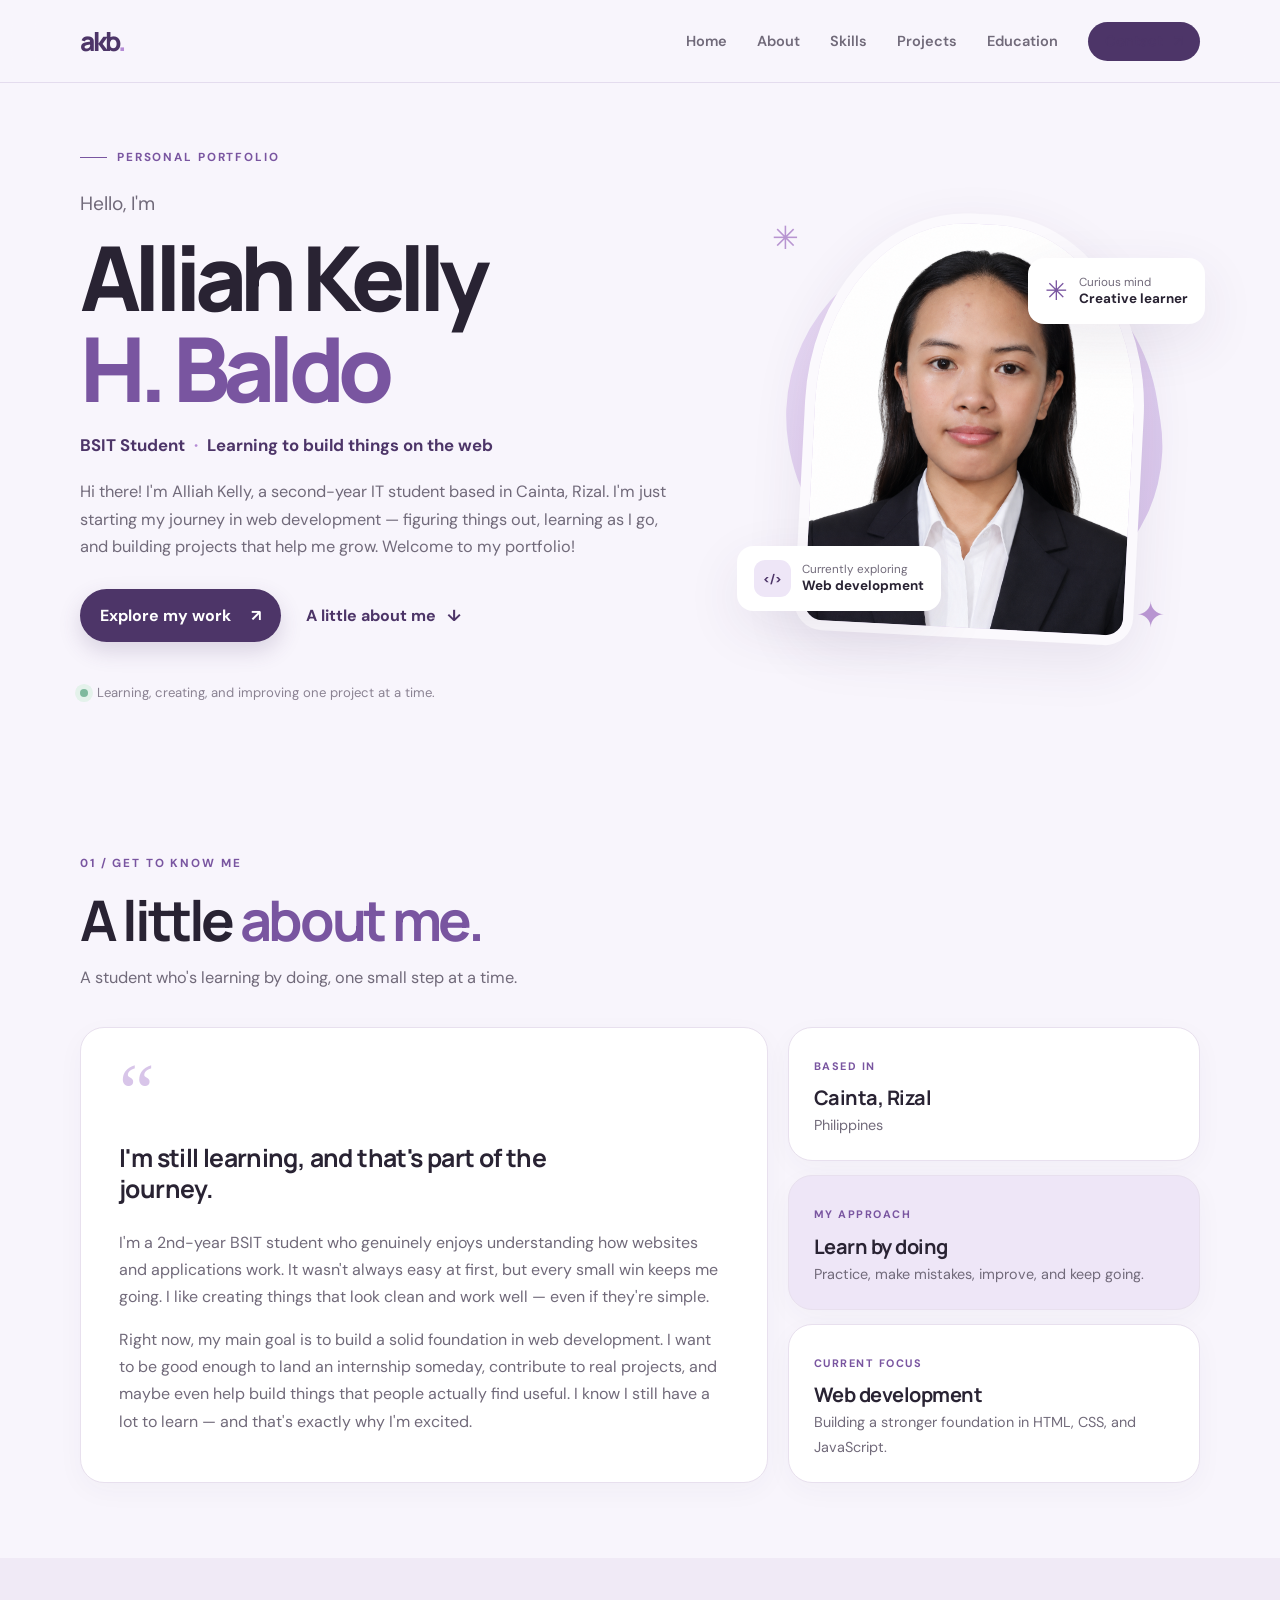
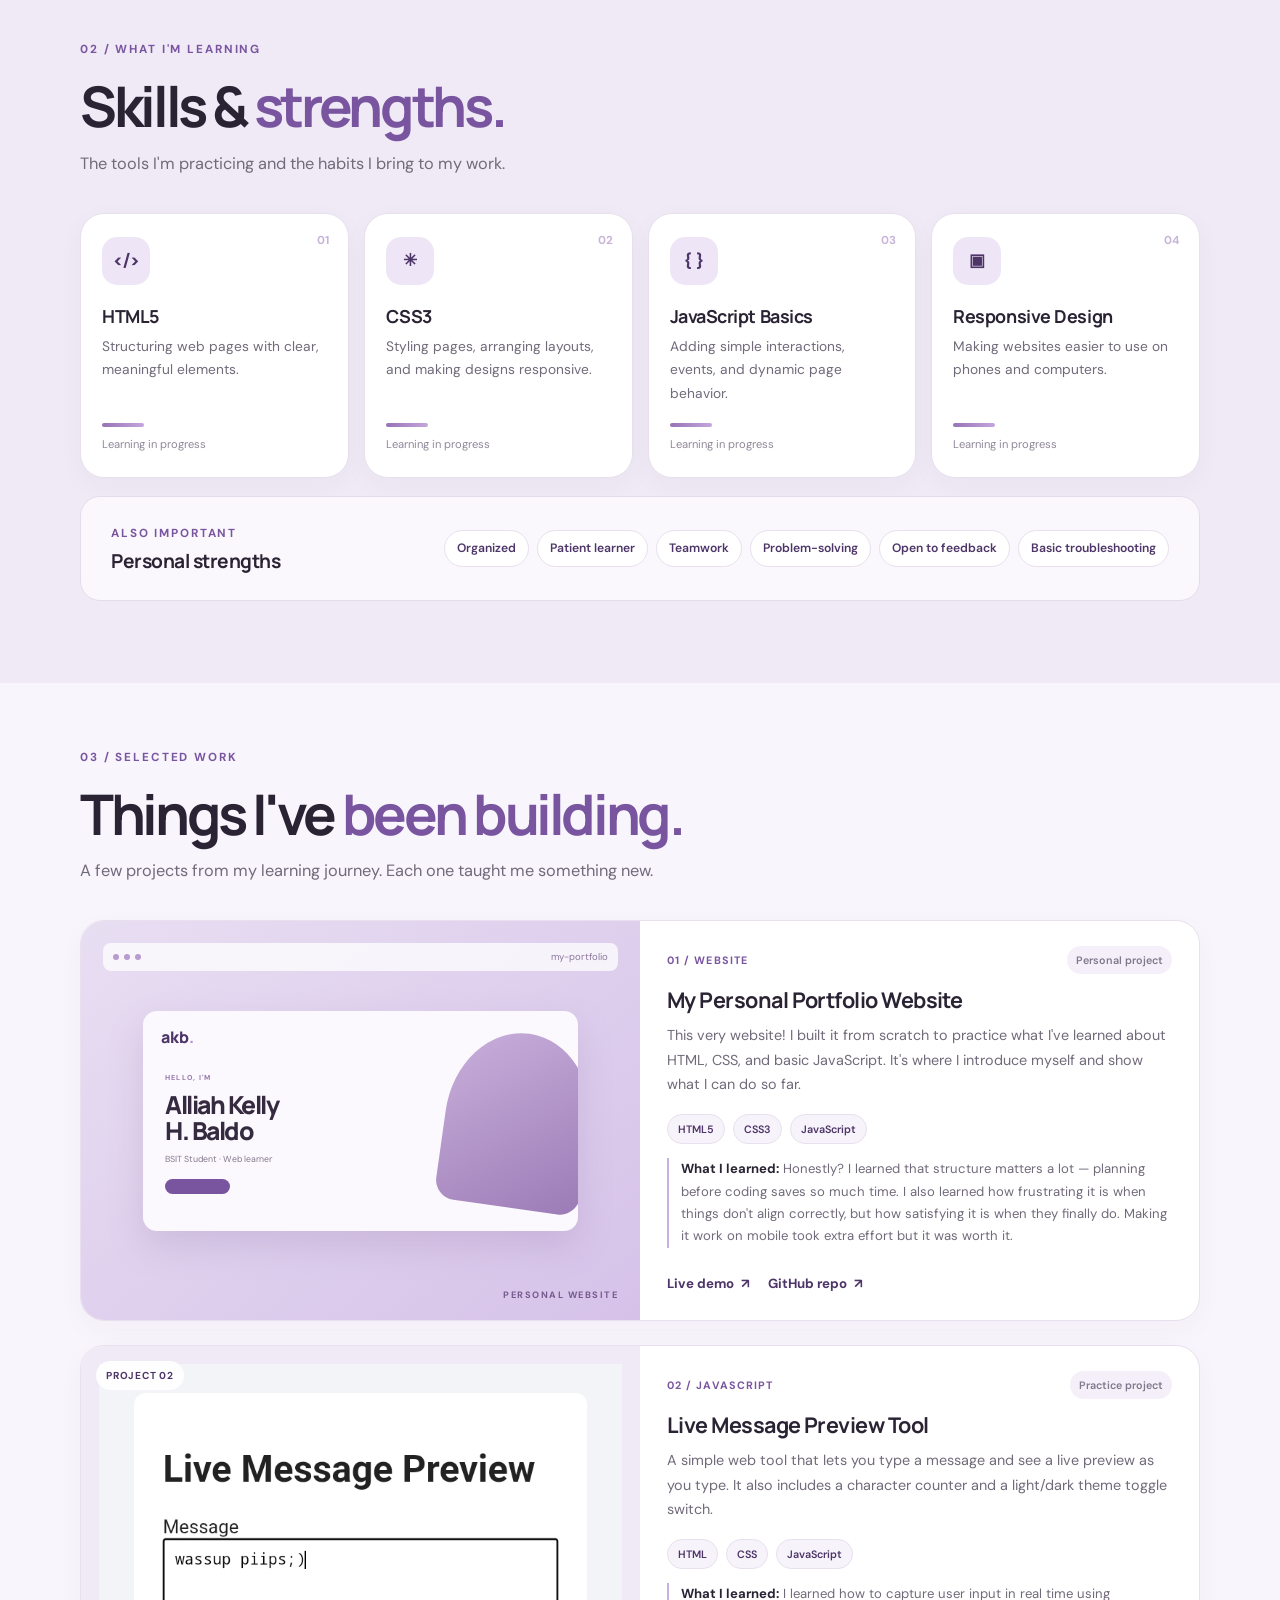
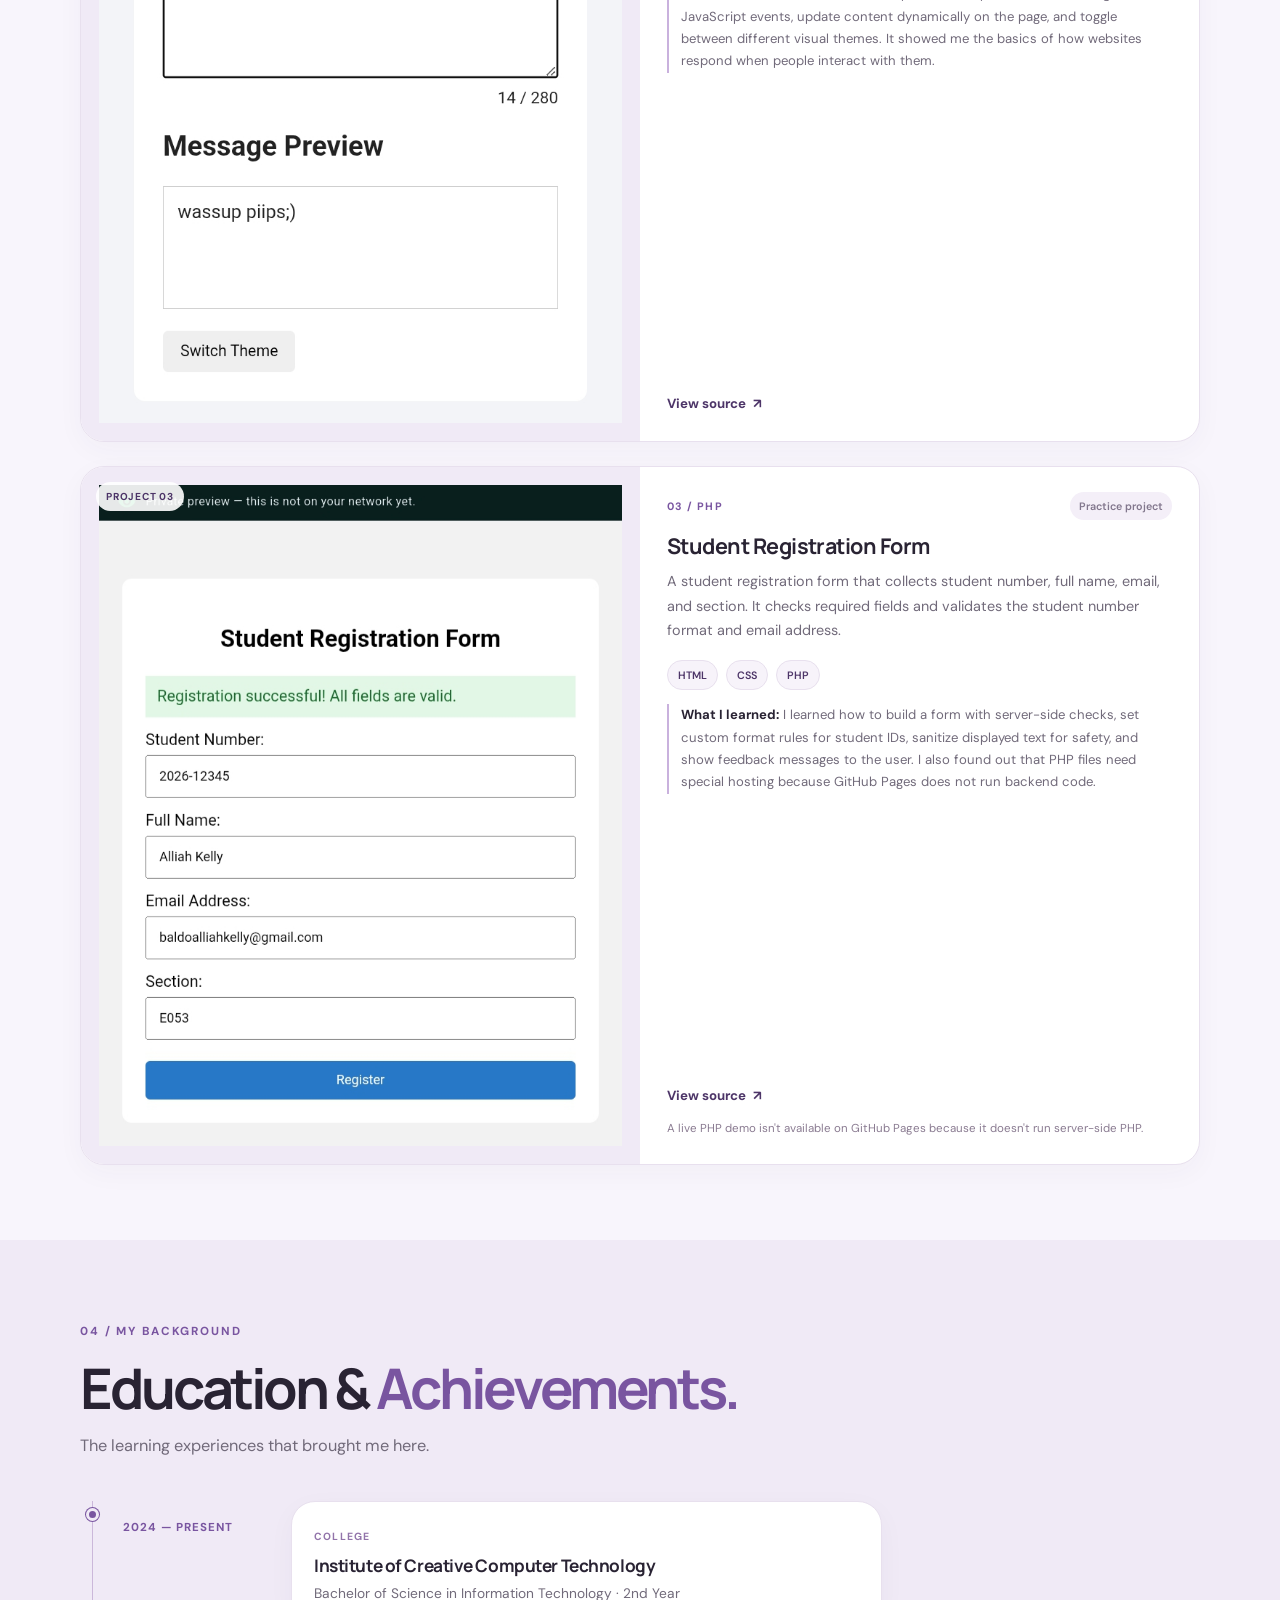
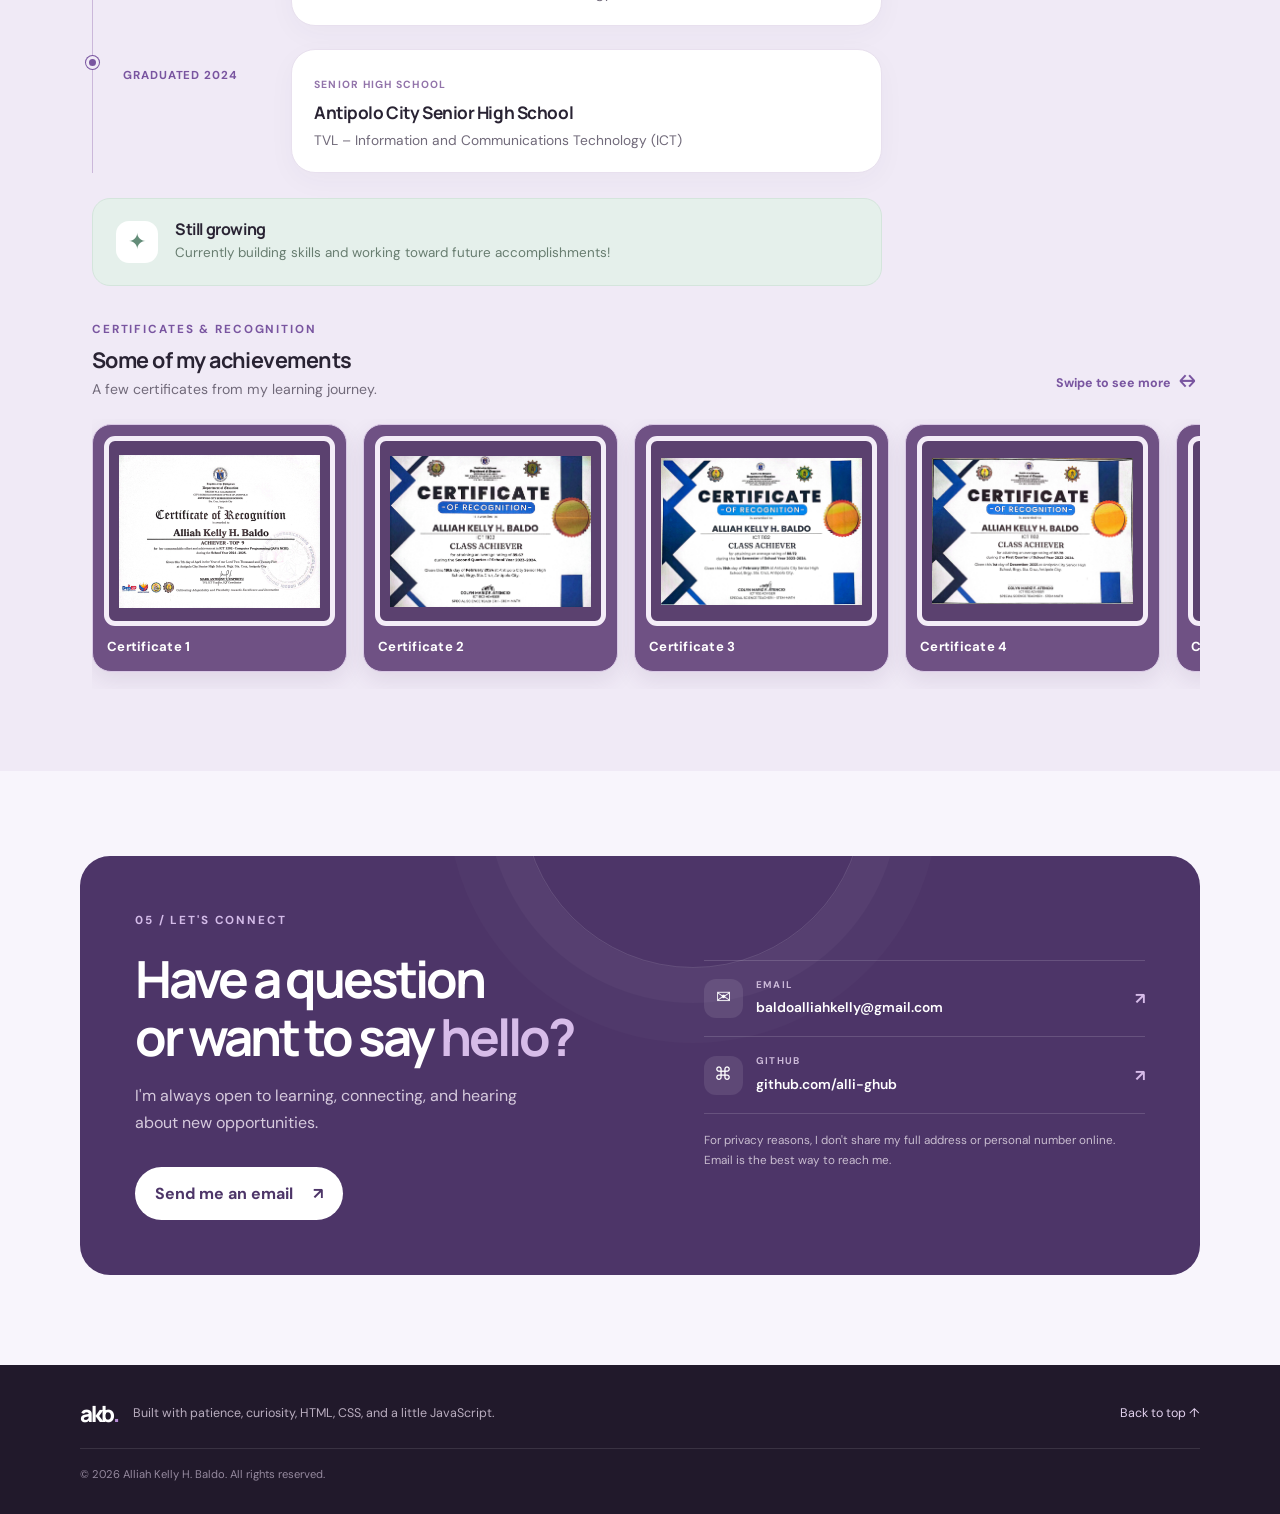
==== commit 83eaa698: "Update index.html Updated project descriptions to reflect learning experiences and added details abo" ====
--- a/index.html
+++ b/index.html
@@ -80,10 +80,10 @@
       <div class="projects-grid">
         <article class="project-card project-featured reveal">
           <div class="project-visual portfolio-visual"><div class="browser-bar"><i></i><i></i><i></i><span>my-portfolio</span></div><div class="mockup-content"><div class="mockup-brand">akb<span>.</span></div><div class="mockup-lines"><b>HELLO, I'M</b><strong>Alliah Kelly<br>H. Baldo</strong><small>BSIT Student · Web learner</small><em></em></div><div class="mockup-circle"></div></div><span class="visual-caption">PERSONAL WEBSITE</span></div>
-          <div class="project-content"><div class="project-meta"><span>01 / WEBSITE</span><span class="project-status">Personal project</span></div><h3>My Personal Portfolio Website</h3><p>This very website! I built it from scratch to practice what I've learned about HTML, CSS, and basic JavaScript. It's where I introduce myself and show what I can do so far.</p><div class="tech-list"><span>HTML5</span><span>CSS3</span><span>JavaScript</span></div><p class="learned"><strong>What I learned:</strong> Structure matters. Planning before coding saves time, and making a site work on mobile takes patience and practice.</p><div class="project-links"><a href="https://alli-ghub.github.io/personal-portfolio/" target="_blank" rel="noopener noreferrer">Live demo <span>↗</span></a><a href="https://github.com/alli-ghub/personal-portfolio" target="_blank" rel="noopener noreferrer">GitHub repo <span>↗</span></a></div></div>
+          <div class="project-content"><div class="project-meta"><span>01 / WEBSITE</span><span class="project-status">Personal project</span></div><h3>My Personal Portfolio Website</h3><p>This very website! I built it from scratch to practice what I've learned about HTML, CSS, and basic JavaScript. It's where I introduce myself and show what I can do so far.</p><div class="tech-list"><span>HTML5</span><span>CSS3</span><span>JavaScript</span></div><p class="learned"><strong>What I learned:</strong> Honestly? I learned that structure matters a lot — planning before coding saves so much time. I also learned how frustrating it is when things don't align correctly, but how satisfying it is when they finally do. Making it work on mobile took extra effort but it was worth it.</p><div class="project-links"><a href="https://alli-ghub.github.io/personal-portfolio/" target="_blank" rel="noopener noreferrer">Live demo <span>↗</span></a><a href="https://github.com/alli-ghub/personal-portfolio" target="_blank" rel="noopener noreferrer">GitHub repo <span>↗</span></a></div></div>
         </article>
-        <article class="project-card reveal"><div class="project-image-wrap"><img class="project-screenshot" src="project2.png" alt="Screenshot of the Live Message Preview Tool"><span class="image-label">PROJECT 02</span></div><div class="project-content"><div class="project-meta"><span>02 / JAVASCRIPT</span><span class="project-status">Practice project</span></div><h3>Live Message Preview Tool</h3><p>A simple web tool that lets you type a message and see a live preview as you type. It also includes a character counter and a light/dark theme toggle switch.</p><div class="tech-list"><span>HTML</span><span>CSS</span><span>JavaScript</span></div><p class="learned"><strong>What I learned:</strong> Capturing user input, updating content dynamically, and responding to events.</p><div class="project-links"><a href="https://github.com/alli-ghub/personal-portfolio/blob/main/live-preview.html" target="_blank" rel="noopener noreferrer">View source <span>↗</span></a></div></div></article>
-        <article class="project-card reveal"><div class="project-image-wrap"><img class="project-screenshot" src="project3.png" alt="Screenshot of the Student Registration Form"><span class="image-label">PROJECT 03</span></div><div class="project-content"><div class="project-meta"><span>03 / PHP</span><span class="project-status">Practice project</span></div><h3>Student Registration Form</h3><p>A student registration form that collects student number, full name, email, and section. It checks required fields and validates the student number format and email address.</p><div class="tech-list"><span>HTML</span><span>CSS</span><span>PHP</span></div><p class="learned"><strong>What I learned:</strong> Server-side validation, input handling, and showing helpful feedback after submission.</p><div class="project-links"><a href="https://github.com/alli-ghub/personal-portfolio/blob/main/registration.php" target="_blank" rel="noopener noreferrer">View source <span>↗</span></a></div><p class="project-note">A live PHP demo isn't available on GitHub Pages because it doesn't run server-side PHP.</p></div></article>
+        <article class="project-card reveal"><div class="project-image-wrap"><img class="project-screenshot" src="project2.png" alt="Screenshot of the Live Message Preview Tool"><span class="image-label">PROJECT 02</span></div><div class="project-content"><div class="project-meta"><span>02 / JAVASCRIPT</span><span class="project-status">Practice project</span></div><h3>Live Message Preview Tool</h3><p>A simple web tool that lets you type a message and see a live preview as you type. It also includes a character counter and a light/dark theme toggle switch.</p><div class="tech-list"><span>HTML</span><span>CSS</span><span>JavaScript</span></div><p class="learned"><strong>What I learned:</strong> I learned how to capture user input in real time using JavaScript events, update content dynamically on the page, and toggle between different visual themes. It showed me the basics of how websites respond when people interact with them.</p><div class="project-links"><a href="https://github.com/alli-ghub/personal-portfolio/blob/main/live-message.html" target="_blank" rel="noopener noreferrer">View source <span>↗</span></a></div></div></article>
+        <article class="project-card reveal"><div class="project-image-wrap"><img class="project-screenshot" src="project3.png" alt="Screenshot of the Student Registration Form"><span class="image-label">PROJECT 03</span></div><div class="project-content"><div class="project-meta"><span>03 / PHP</span><span class="project-status">Practice project</span></div><h3>Student Registration Form</h3><p>A student registration form that collects student number, full name, email, and section. It checks required fields and validates the student number format and email address.</p><div class="tech-list"><span>HTML</span><span>CSS</span><span>PHP</span></div><p class="learned"><strong>What I learned:</strong> I learned how to build a form with server-side checks, set custom format rules for student IDs, sanitize displayed text for safety, and show feedback messages to the user. I also found out that PHP files need special hosting because GitHub Pages does not run backend code.</p><div class="project-links"><a href="https://github.com/alli-ghub/personal-portfolio/blob/main/registration.php" target="_blank" rel="noopener noreferrer">View source <span>↗</span></a></div><p class="project-note">A live PHP demo isn't available on GitHub Pages because it doesn't run server-side PHP.</p></div></article>
       </div>
     </section>
 
--- a/styles.css
+++ b/styles.css
@@ -0,0 +1,115 @@
+/* Modern lavender portfolio refresh */
+:root{--bg:#f8f5fc;--paper:#fff;--lav:#eee6f7;--lav2:#e3d6f0;--purple:#7955a0;--deep:#4d3568;--ink:#292333;--muted:#716a7a;--line:#e8e0ee;--mint:#dcefe8;--shadow:0 18px 55px rgba(66,43,86,.09);--radius:24px}
+*{box-sizing:border-box}html{scroll-behavior:smooth;scroll-padding-top:90px}body{margin:0;background:var(--bg);color:var(--ink);font-family:"DM Sans",Arial,sans-serif;font-size:16px;line-height:1.7}a{color:inherit}img{max-width:100%}h1,h2,h3,p{margin-top:0}h1,h2,h3,.logo,.footer-logo{font-family:Manrope,"DM Sans",sans-serif}h1{font-size:clamp(3rem,7vw,5.6rem);line-height:1.02;letter-spacing:-.075em;margin:10px 0 18px;font-weight:800}h1 span,h2 span{color:var(--purple)}h2{font-size:clamp(2.2rem,4.5vw,3.5rem);line-height:1.12;letter-spacing:-.06em;margin-bottom:12px}h3{line-height:1.25;letter-spacing:-.025em}.container{width:min(1120px,calc(100% - 44px));margin-inline:auto}.skip-link{position:absolute;left:-999px;top:8px;background:var(--deep);color:#fff;padding:10px 14px;border-radius:8px;z-index:30}.skip-link:focus{left:12px}.site-header{position:sticky;top:0;z-index:20;background:rgba(248,245,252,.9);backdrop-filter:blur(16px);border-bottom:1px solid rgba(224,214,235,.8)}.navbar{height:82px;display:flex;align-items:center;justify-content:space-between}.logo,.footer-logo{font-size:1.65rem;font-weight:800;letter-spacing:-.09em;text-decoration:none;color:var(--deep)}.logo i,.footer-logo span{color:#b58bd5;font-style:normal}.nav-links{display:flex;align-items:center;gap:30px;list-style:none;margin:0;padding:0}.nav-link{text-decoration:none;color:var(--muted);font-size:.91rem;font-weight:600;transition:color .2s}.nav-link:hover,.nav-link.active{color:var(--deep)}.nav-contact{background:var(--deep);color:#fff;padding:10px 17px;border-radius:999px}.nav-contact:hover{color:#fff;background:var(--purple)}.nav-contact span{margin-left:7px}.menu-toggle{display:none;background:#fff;border:1px solid var(--line);border-radius:12px;width:44px;height:42px;padding:9px;cursor:pointer}.menu-toggle span{display:block;height:2px;background:var(--deep);margin:5px 0;border-radius:3px}.hero{min-height:660px;display:grid;grid-template-columns:1.15fr .85fr;align-items:center;gap:55px;padding-top:65px;padding-bottom:85px}.eyebrow{display:flex;align-items:center;gap:10px;color:var(--purple);font-size:.73rem;font-weight:700;letter-spacing:.16em;margin-bottom:20px}.eyebrow-line{height:1px;width:27px;background:var(--purple)}.hello{font-size:1.2rem;color:var(--muted);margin-bottom:0}.tagline{font-size:1.05rem;font-weight:700;color:var(--deep);margin-bottom:18px}.tagline span{color:#b58bd5;padding:0 5px}.intro{max-width:590px;color:var(--muted);font-size:1.02rem}.hero-actions{display:flex;align-items:center;gap:25px;margin-top:28px}.button{display:inline-flex;align-items:center;gap:20px;text-decoration:none;font-weight:700;padding:13px 20px;border-radius:999px;transition:transform .2s,background .2s}.button:hover{transform:translateY(-3px)}.button-primary{background:var(--deep);color:#fff;box-shadow:0 9px 22px rgba(77,53,104,.18)}.button-primary:hover{background:var(--purple)}.text-link{font-weight:700;color:var(--deep);text-decoration:none}.text-link span{padding-left:7px}.hero-note{margin-top:40px;color:#8a8292;font-size:.82rem;display:flex;align-items:center;gap:9px}.note-dot{width:8px;height:8px;border-radius:50%;background:#7eb99d;box-shadow:0 0 0 5px #e4f2eb}.hero-visual{position:relative;min-height:480px;display:grid;place-items:center}.photo-backdrop{position:absolute;width:min(390px,82%);aspect-ratio:1;border-radius:48% 52% 45% 55%;background:linear-gradient(145deg,#e8d9f4,#d8c5eb);transform:rotate(-9deg)}.photo-frame{position:relative;width:min(340px,75%);aspect-ratio:4/5;border:10px solid rgba(255,255,255,.85);border-radius:46% 46% 28px 28px;overflow:hidden;box-shadow:var(--shadow);transform:rotate(3deg);background:var(--lav2)}.profile-photo{width:100%;height:100%;object-fit:cover;object-position:center 25%}.floating-card{position:absolute;z-index:2;display:flex;align-items:center;gap:11px;padding:13px 16px;background:#fff;border:1px solid rgba(255,255,255,.9);border-radius:16px;box-shadow:var(--shadow);font-size:.73rem;line-height:1.4;color:var(--muted)}.floating-card strong{color:var(--ink);font-size:.84rem}.floating-top{top:72px;right:-5px}.floating-bottom{bottom:55px;left:-10px}.sparkle{font-size:1.7rem;color:var(--purple)}.mini-icon{display:grid;place-items:center;width:37px;height:37px;border-radius:11px;background:var(--lav);color:var(--deep);font-weight:800}.decor{position:absolute;color:#b895d1}.decor-one{top:25px;left:25px;font-size:2rem}.decor-two{right:35px;bottom:20px;font-size:2.2rem}.section{padding-top:65px;padding-bottom:75px}.section-heading{max-width:690px;margin-bottom:35px}.section-heading .eyebrow{margin-bottom:15px}.section-intro{color:var(--muted);font-size:1.02rem;margin-bottom:0}.about-grid{display:grid;grid-template-columns:1.25fr .75fr;gap:20px}.panel,.mini-panel,.skill-card,.project-card,.timeline-card{background:var(--paper);border:1px solid var(--line);border-radius:var(--radius);box-shadow:0 8px 28px rgba(66,43,86,.035)}.about-story{padding:36px 38px;position:relative;overflow:hidden}.panel-mark{font-family:Georgia,serif;font-size:5rem;line-height:.7;color:#d8c5e9;margin-bottom:22px}.about-story h3{font-size:1.55rem;max-width:500px}.about-story p{color:var(--muted)}.about-story p:last-child{margin-bottom:0}.about-side{display:grid;gap:14px}.mini-panel{padding:23px 25px}.mini-label{font-size:.68rem;font-weight:700;letter-spacing:.14em;color:var(--purple)}.mini-panel h3{margin:7px 0 3px;font-size:1.25rem}.mini-panel p{color:var(--muted);font-size:.9rem;margin:0}.lavender-panel{background:var(--lav)}.skills-section,.education-section{background:#f0eaf6}.skills-section{padding:82px 0}.skills-grid{display:grid;grid-template-columns:repeat(4,1fr);gap:15px}.skill-card{padding:23px 21px;position:relative;overflow:hidden}.skill-number{position:absolute;top:17px;right:19px;color:#c7b4d8;font-size:.72rem;font-weight:700}.skill-icon{width:48px;height:48px;border-radius:15px;background:var(--lav);color:var(--deep);display:grid;place-items:center;font-weight:800;font-size:1.05rem;margin-bottom:20px}.skill-card h3{font-size:1.12rem;margin-bottom:8px}.skill-card p{color:var(--muted);font-size:.86rem;min-height:72px;margin-bottom:16px}.skill-accent{width:42px;height:4px;border-radius:8px;background:linear-gradient(90deg,#9673b6,#c5a6dc);margin-top:4px}.skill-card small{display:block;color:#91889a;font-size:.7rem;margin-top:8px}.soft-skills{display:flex;align-items:center;justify-content:space-between;gap:30px;padding:27px 30px;margin-top:18px;background:rgba(255,255,255,.7);border:1px solid #e5dceb;border-radius:20px}.soft-skills .eyebrow{margin-bottom:5px}.soft-skills h3{margin:0;font-size:1.2rem}.tag-list,.tech-list{display:flex;flex-wrap:wrap;gap:8px}.tag-list span,.tech-list span{padding:7px 12px;border-radius:999px;background:#fff;border:1px solid var(--line);font-size:.76rem;font-weight:600;color:var(--deep)}.projects-grid{display:grid;grid-template-columns:repeat(2,minmax(0,1fr));gap:20px;align-items:stretch}.project-card{overflow:hidden;display:flex;flex-direction:column;transition:transform .25s,box-shadow .25s}.project-card:hover{transform:translateY(-5px);box-shadow:var(--shadow)}.project-featured{grid-column:1/-1;display:grid;grid-template-columns:.92fr 1.08fr}.project-visual{min-height:340px;position:relative;overflow:hidden;background:linear-gradient(140deg,#e8def2,#d6c2e9);padding:24px;display:flex;align-items:center;justify-content:center}.browser-bar{position:absolute;top:22px;left:22px;right:22px;height:28px;background:rgba(255,255,255,.75);border-radius:8px;display:flex;align-items:center;gap:5px;padding:0 10px}.browser-bar i{width:6px;height:6px;border-radius:50%;background:#b89bcf}.browser-bar span{margin-left:auto;color:#8b789e;font-size:.6rem}.mockup-content{position:relative;width:85%;height:220px;background:#fbf9fd;border-radius:14px;box-shadow:0 15px 35px #856a9a35;padding:22px;display:flex;align-items:center;overflow:hidden}.mockup-brand{position:absolute;top:13px;left:18px;font-weight:800;color:var(--deep);font-family:Manrope}.mockup-brand span{color:#b58bd5}.mockup-lines{position:relative;z-index:1;display:flex;flex-direction:column;align-items:flex-start;margin-top:25px}.mockup-lines b{font-size:.45rem;letter-spacing:.15em;color:#9676ad}.mockup-lines strong{font:800 1.55rem/1.05 Manrope;color:#352a40;letter-spacing:-.06em;margin:8px 0}.mockup-lines small{font-size:.55rem;color:#84788e}.mockup-lines em{width:65px;height:15px;border-radius:99px;background:#7955a0;margin-top:12px}.mockup-circle{position:absolute;right:-12px;width:145px;height:175px;border-radius:50% 50% 20px 20px;background:linear-gradient(145deg,#c9b0dc,#9c7bb6);transform:rotate(8deg)}.visual-caption{position:absolute;bottom:16px;right:22px;font-size:.58rem;letter-spacing:.16em;color:#755a8d;font-weight:700}.project-content{padding:25px 27px;display:flex;flex-direction:column;flex:1}.project-meta{display:flex;align-items:center;justify-content:space-between;gap:10px;color:var(--purple);font-size:.67rem;font-weight:700;letter-spacing:.1em;margin-bottom:12px}.project-status{letter-spacing:0;color:#82778d;background:#f4eff8;padding:5px 9px;border-radius:99px;font-weight:600}.project-content h3{font-size:1.35rem;margin-bottom:10px}.project-content>p{color:var(--muted);font-size:.9rem}.tech-list{margin:3px 0 14px}.tech-list span{font-size:.67rem;padding:5px 10px;background:#f7f3fa}.project-content .learned{font-size:.82rem;border-left:2px solid #c9b1dd;padding-left:12px;margin-bottom:17px}.learned strong{color:var(--ink)}.project-links{display:flex;gap:18px;flex-wrap:wrap;margin-top:auto;padding-top:8px}.project-links a{font-size:.83rem;font-weight:700;color:var(--deep);text-decoration:none}.project-links a:hover{text-decoration:underline}.project-links a span{padding-left:4px}.project-image-wrap{height:225px;position:relative;overflow:hidden;background:#f0eaf6}.project-screenshot{display:block;width:100%;height:100%;object-fit:cover;object-position:top center;transition:transform .35s}.project-card:hover .project-screenshot{transform:scale(1.035)}.image-label{position:absolute;left:15px;top:15px;background:rgba(255,255,255,.9);padding:6px 10px;border-radius:99px;color:var(--deep);font-size:.63rem;font-weight:700;letter-spacing:.08em}.project-note{font-size:.72rem!important;color:#8a7b91!important;margin:12px 0 0!important}.education-section{padding:82px 0}.timeline{max-width:790px;margin-top:42px;border-left:1px solid #cbb8da;margin-left:12px;padding-left:30px;display:grid;gap:23px}.timeline-item{position:relative;display:grid;grid-template-columns:150px 1fr;gap:18px;align-items:start}.timeline-dot{position:absolute;left:-37px;top:7px;width:13px;height:13px;border-radius:50%;background:var(--purple);border:3px solid #f0eaf6;box-shadow:0 0 0 1px var(--purple)}.timeline-date{font-size:.72rem;font-weight:700;letter-spacing:.08em;color:var(--purple);padding-top:17px}.timeline-card{padding:19px 22px}.timeline-type{font-size:.65rem;font-weight:700;letter-spacing:.12em;color:#9274aa}.timeline-card h3{font-size:1.08rem;margin:6px 0}.timeline-card p{color:var(--muted);font-size:.86rem;margin:0}.achievement-note{display:flex;align-items:center;gap:17px;max-width:790px;margin:25px 0 0 12px;padding:20px 23px;border-radius:18px;background:#e5f0eb;border:1px solid #d4e5dc}.achievement-star{width:42px;height:42px;display:grid;place-items:center;background:#fff;border-radius:13px;color:#638c78;font-size:1.4rem}.achievement-note h3{font-size:1rem;margin:0 0 3px}.achievement-note p{color:#687d70;font-size:.84rem;margin:0}.contact-section{padding-top:85px;padding-bottom:90px}.contact-card{display:grid;grid-template-columns:1fr .85fr;gap:50px;padding:55px;border-radius:30px;background:var(--deep);color:#fff;position:relative;overflow:hidden}.contact-card:after{content:"";position:absolute;width:340px;height:340px;border:1px solid #ffffff20;border-radius:50%;right:30%;top:-230px;box-shadow:0 0 0 35px #ffffff08,0 0 0 75px #ffffff05}.contact-copy,.contact-details{position:relative;z-index:1}.contact-copy .eyebrow{color:#d4bce9}.contact-copy h2{font-size:clamp(2.1rem,4vw,3.5rem);margin-bottom:17px}.contact-copy h2 span{color:#d7bce9}.contact-copy>p:not(.eyebrow){max-width:410px;color:#d6cadd}.button-light{margin-top:14px;background:#fff;color:var(--deep)}.button-light:hover{background:#eee5f6}.contact-details{align-self:center}.contact-details>a{display:flex;align-items:center;gap:13px;padding:16px 0;color:#fff;text-decoration:none;border-bottom:1px solid #ffffff25}.contact-details>a:first-child{border-top:1px solid #ffffff25}.contact-icon{width:39px;height:39px;display:grid;place-items:center;background:#ffffff18;border-radius:12px;font-size:1.1rem}.contact-details small{display:block;color:#cbb9d8;font-size:.61rem;letter-spacing:.13em;font-weight:700}.contact-details strong{font-size:.86rem;font-weight:600;overflow-wrap:anywhere}.contact-details>a>b{margin-left:auto;color:#d7bce9}.privacy-note{font-size:.73rem;color:#c9bdd0;margin:17px 0 0}.site-footer{background:#21192b;color:#cfc5d6;padding:30px 0}.footer-inner{display:grid;grid-template-columns:auto 1fr auto;align-items:center;gap:15px}.footer-logo{color:#fff;font-size:1.4rem}.footer-inner p{font-size:.78rem;margin:0;color:#b9adbf}.back-top{font-size:.78rem;color:#e1d1ed;text-decoration:none}.footer-inner small{grid-column:1/-1;border-top:1px solid #ffffff1c;padding-top:16px;color:#95899e;font-size:.7rem}.reveal{opacity:0;transform:translateY(18px);transition:opacity .65s ease,transform .65s ease}.reveal.visible{opacity:1;transform:translateY(0)}:focus-visible{outline:3px solid #b58bd5;outline-offset:4px;border-radius:4px}
+@media(max-width:900px){.nav-links{gap:17px}.hero{gap:25px}.skills-grid{grid-template-columns:repeat(2,1fr)}.project-featured{grid-template-columns:1fr 1fr}.contact-card{gap:28px;padding:42px}.soft-skills{align-items:flex-start;flex-direction:column;gap:15px}}
+@media(max-width:680px){.container{width:min(100% - 32px,540px)}.navbar{height:70px}.menu-toggle{display:block}.nav-links{display:none;position:absolute;top:69px;left:16px;right:16px;padding:15px;background:#fff;border:1px solid var(--line);border-radius:17px;box-shadow:var(--shadow);align-items:stretch;gap:3px}.nav-links.is-open{display:flex;flex-direction:column}.nav-link{display:block;padding:11px 13px;border-radius:10px}.nav-link:hover,.nav-link.active{background:#f5eff9}.nav-contact{margin-top:5px;text-align:center}.hero{grid-template-columns:1fr;gap:12px;padding-top:54px;padding-bottom:55px;min-height:0}.hero-copy{order:1}.hero-visual{order:0;min-height:340px}.photo-frame{width:230px;height:285px}.photo-backdrop{width:270px}.floating-top{top:38px;right:0}.floating-bottom{bottom:27px;left:0}.decor-one{top:8px;left:10px}.decor-two{right:12px;bottom:5px}.hello{font-size:1rem}h1{font-size:clamp(3.1rem,14vw,4.3rem)}.tagline{font-size:.95rem}.intro{font-size:.94rem}.hero-actions{gap:17px;flex-wrap:wrap}.button{padding:12px 17px;font-size:.88rem}.hero-note{margin-top:27px}.section{padding-top:52px;padding-bottom:55px}.section-heading{margin-bottom:25px}.section-intro{font-size:.92rem}.about-grid{grid-template-columns:1fr}.about-story{padding:27px 25px}.about-story h3{font-size:1.35rem}.mini-panel{padding:19px 21px}.skills-section,.education-section{padding:58px 0}.skills-grid{gap:10px}.skill-card{padding:18px 15px;border-radius:18px}.skill-card p{font-size:.8rem;min-height:88px}.skill-card h3{font-size:1rem}.skill-icon{width:42px;height:42px;margin-bottom:15px}.soft-skills{padding:21px}.tag-list{gap:6px}.tag-list span{font-size:.69rem;padding:6px 9px}.projects-grid{grid-template-columns:1fr}.project-featured{grid-column:auto;grid-template-columns:1fr}.project-visual{min-height:270px}.mockup-content{height:185px}.project-content{padding:22px}.project-image-wrap{height:205px}.timeline{padding-left:22px;margin-left:8px}.timeline-dot{left:-29px}.timeline-item{grid-template-columns:1fr;gap:5px}.timeline-date{padding-top:0}.timeline-card{padding:17px}.achievement-note{margin-left:8px}.contact-section{padding-top:55px;padding-bottom:60px}.contact-card{grid-template-columns:1fr;gap:30px;padding:30px 24px;border-radius:24px}.contact-copy h2{font-size:2.35rem}.contact-details strong{font-size:.79rem}.footer-inner{grid-template-columns:auto 1fr;gap:9px}.footer-inner p{font-size:.7rem}.back-top{grid-column:1/-1}.footer-inner small{grid-column:1/-1}}
+@media(prefers-reduced-motion:reduce){html{scroll-behavior:auto}.reveal{opacity:1;transform:none;transition:none}*,*::before,*::after{animation-duration:.01ms!important;animation-iteration-count:1!important;transition-duration:.01ms!important}}
+
+/* Project screenshots: show the complete image without cropping. */
+.project-image-wrap{
+  height:auto;
+  min-height:0;
+  padding:16px;
+  display:flex;
+  align-items:center;
+  justify-content:center;
+  background:#f0eaf6;
+}
+.project-screenshot{
+  display:block;
+  width:100%;
+  height:auto;
+  max-height:none;
+  object-fit:contain;
+  object-position:center;
+  transform:none;
+  transition:none;
+}
+.project-card:hover .project-screenshot{transform:none}
+@media(max-width:680px){
+  .project-image-wrap{height:auto;min-height:0;padding:12px}
+  .project-screenshot{width:100%;height:auto;max-height:none;object-fit:contain}
+}
+
+/* Project list: one project per row, with its preview beside the details. */
+.projects-grid{
+  display:flex;
+  flex-direction:column;
+  gap:24px;
+}
+.project-card,
+.project-featured{
+  display:grid;
+  grid-template-columns:minmax(0,1fr) minmax(0,1fr);
+  align-items:stretch;
+  grid-column:auto;
+  overflow:hidden;
+}
+.project-visual,
+.project-image-wrap{
+  min-width:0;
+  height:auto;
+  min-height:300px;
+  align-self:stretch;
+}
+.project-image-wrap{
+  display:flex;
+  align-items:center;
+  justify-content:center;
+  padding:18px;
+  background:#f0eaf6;
+}
+.project-screenshot{
+  display:block;
+  width:100%;
+  height:auto;
+  max-height:none;
+  object-fit:contain;
+  object-position:center;
+  transition:none;
+}
+.project-card:hover .project-screenshot{transform:none}
+.project-content{min-width:0;justify-content:center}
+@media(max-width:680px){
+  .project-card,
+  .project-featured{
+    grid-template-columns:1fr;
+  }
+  .project-visual,
+  .project-image-wrap{
+    min-height:0;
+  }
+  .project-image-wrap{padding:12px}
+  .project-screenshot{width:100%;height:auto}
+}
+
+
+/* Certificate gallery and enlarged certificate preview. */
+.certificate-area{max-width:100%;margin:34px 0 0 12px}
+.certificate-heading{display:flex;align-items:end;justify-content:space-between;gap:18px;margin-bottom:17px}
+.certificate-heading .eyebrow{margin-bottom:7px}
+.certificate-heading h3{font-size:1.35rem;margin:0 0 5px;color:var(--ink)}
+.certificate-intro{color:var(--muted);font-size:.88rem;margin:0}
+.swipe-hint{color:var(--purple);font-size:.78rem;font-weight:700;white-space:nowrap;margin:0 4px 5px 0}
+.swipe-hint span{font-size:1.1rem;margin-left:5px}
+.certificate-carousel{display:flex;gap:16px;overflow-x:auto;overflow-y:hidden;padding:5px 3px 17px;scroll-snap-type:x mandatory;scrollbar-width:thin;scrollbar-color:#bba4ce #e7deef;-webkit-overflow-scrolling:touch;overscroll-behavior-x:contain}
+.certificate-card{flex:0 0 255px;min-width:0;padding:11px;border:1px solid #d9c9e5;border-radius:19px;background:#6f5184;color:#fff;text-align:left;cursor:pointer;scroll-snap-align:start;box-shadow:0 8px 22px rgba(66,43,86,.10);font:inherit}
+.certificate-card:focus-visible{outline:3px solid #b58bd5;outline-offset:4px}
+.certificate-frame{display:flex;align-items:center;justify-content:center;width:100%;height:190px;padding:10px;border:5px solid #f4edf8;border-radius:11px;background:#5b416f;overflow:hidden}
+.certificate-frame img{display:block;width:100%;height:100%;object-fit:contain}
+.certificate-caption{display:block;padding:10px 3px 1px;font-size:.82rem;font-weight:700;letter-spacing:.02em}
+.certificate-modal{position:fixed;inset:0;z-index:1000;display:none;align-items:center;justify-content:center;padding:22px;background:rgba(24,16,31,.86)}
+.certificate-modal.is-open{display:flex}
+.certificate-modal-content{position:relative;display:flex;align-items:center;justify-content:center;max-width:96vw;max-height:92vh;padding:16px;border:1px solid rgba(255,255,255,.25);border-radius:16px;background:#4d3568;box-shadow:0 20px 70px rgba(0,0,0,.35)}
+.certificate-modal-image{display:block;max-width:min(90vw,1100px);max-height:82vh;width:auto;height:auto;object-fit:contain}
+.certificate-modal-close{position:absolute;top:-13px;right:-13px;width:34px;height:34px;border:0;border-radius:50%;background:#fff;color:#4d3568;font-size:1rem;font-weight:800;cursor:pointer;box-shadow:0 3px 12px rgba(0,0,0,.25)}
+body.certificate-modal-open{overflow:hidden}
+@media(max-width:680px){
+  .certificate-area{margin:28px 0 0 8px}
+  .certificate-heading{align-items:flex-start;flex-direction:column;gap:7px}
+  .certificate-card{flex-basis:225px}
+  .certificate-frame{height:175px}
+  .certificate-modal{padding:12px}
+  .certificate-modal-content{padding:9px}
+  .certificate-modal-image{max-width:90vw;max-height:82vh}
+}
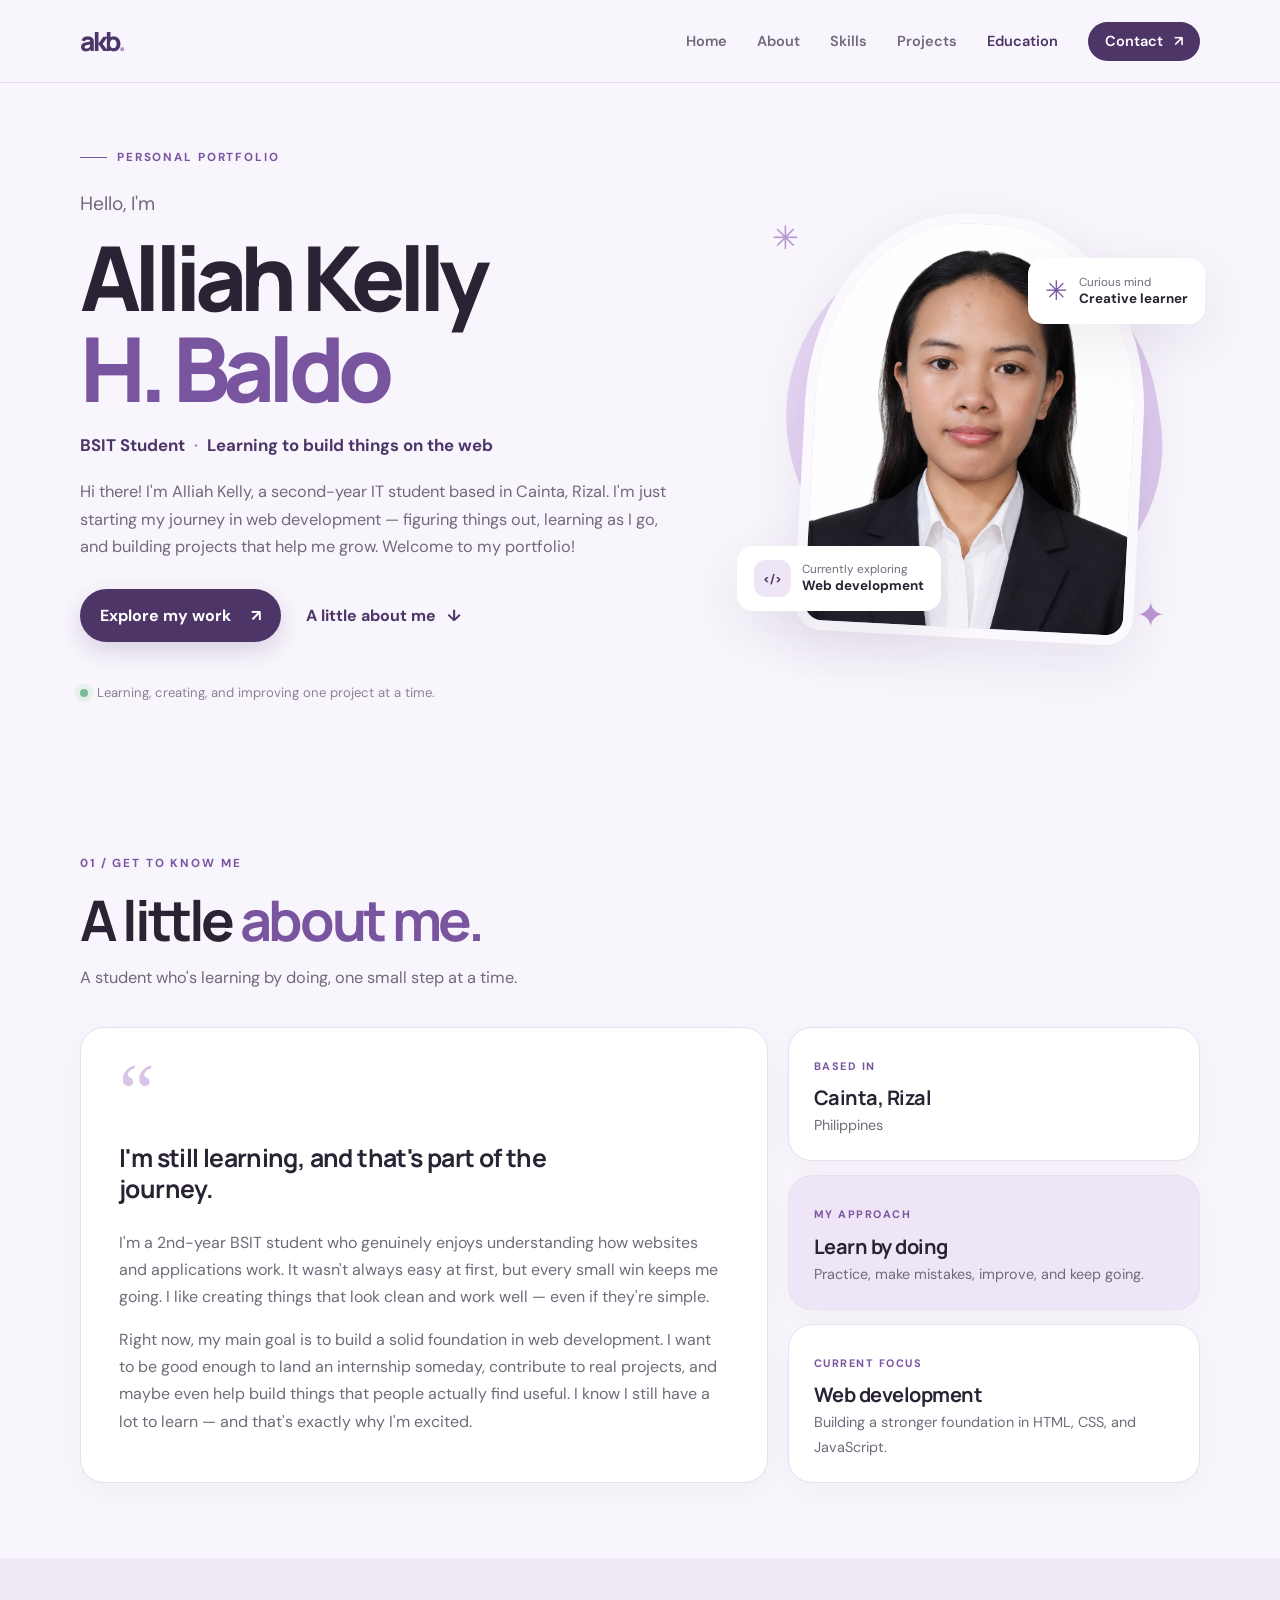
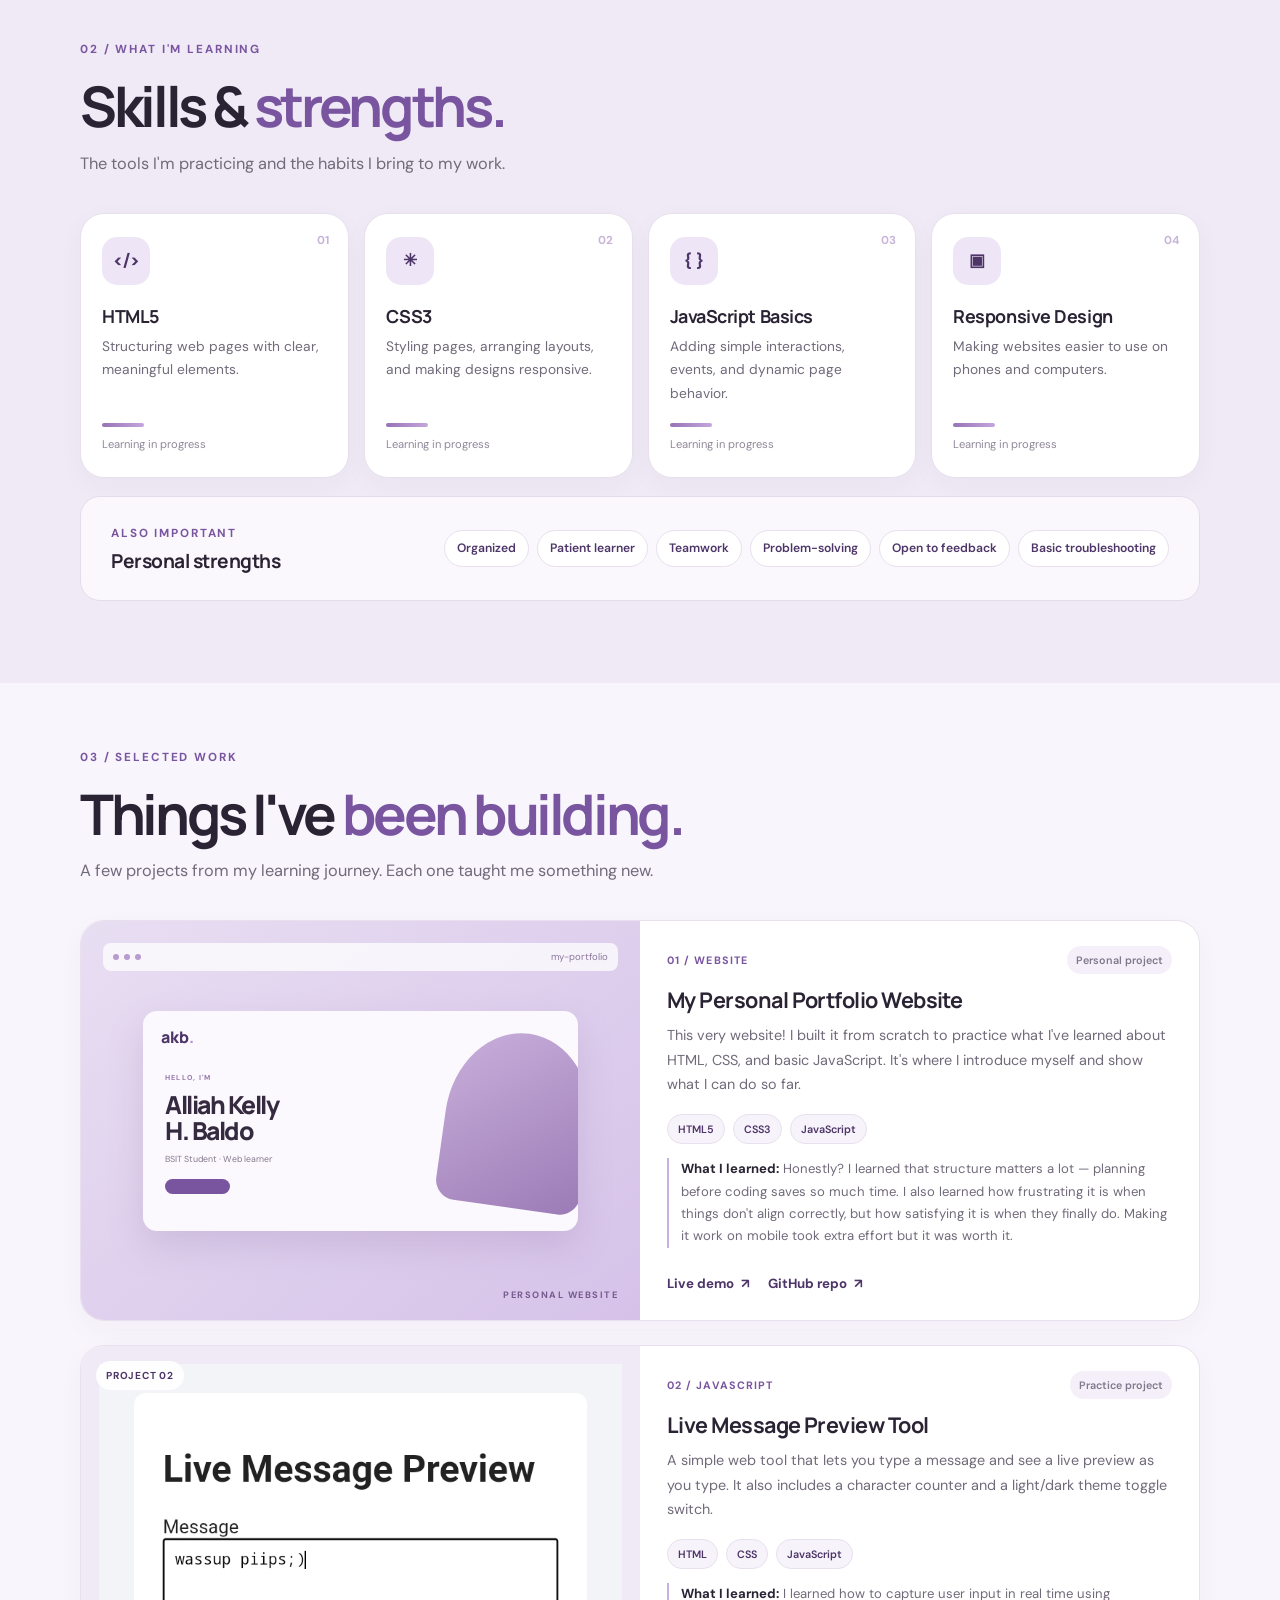
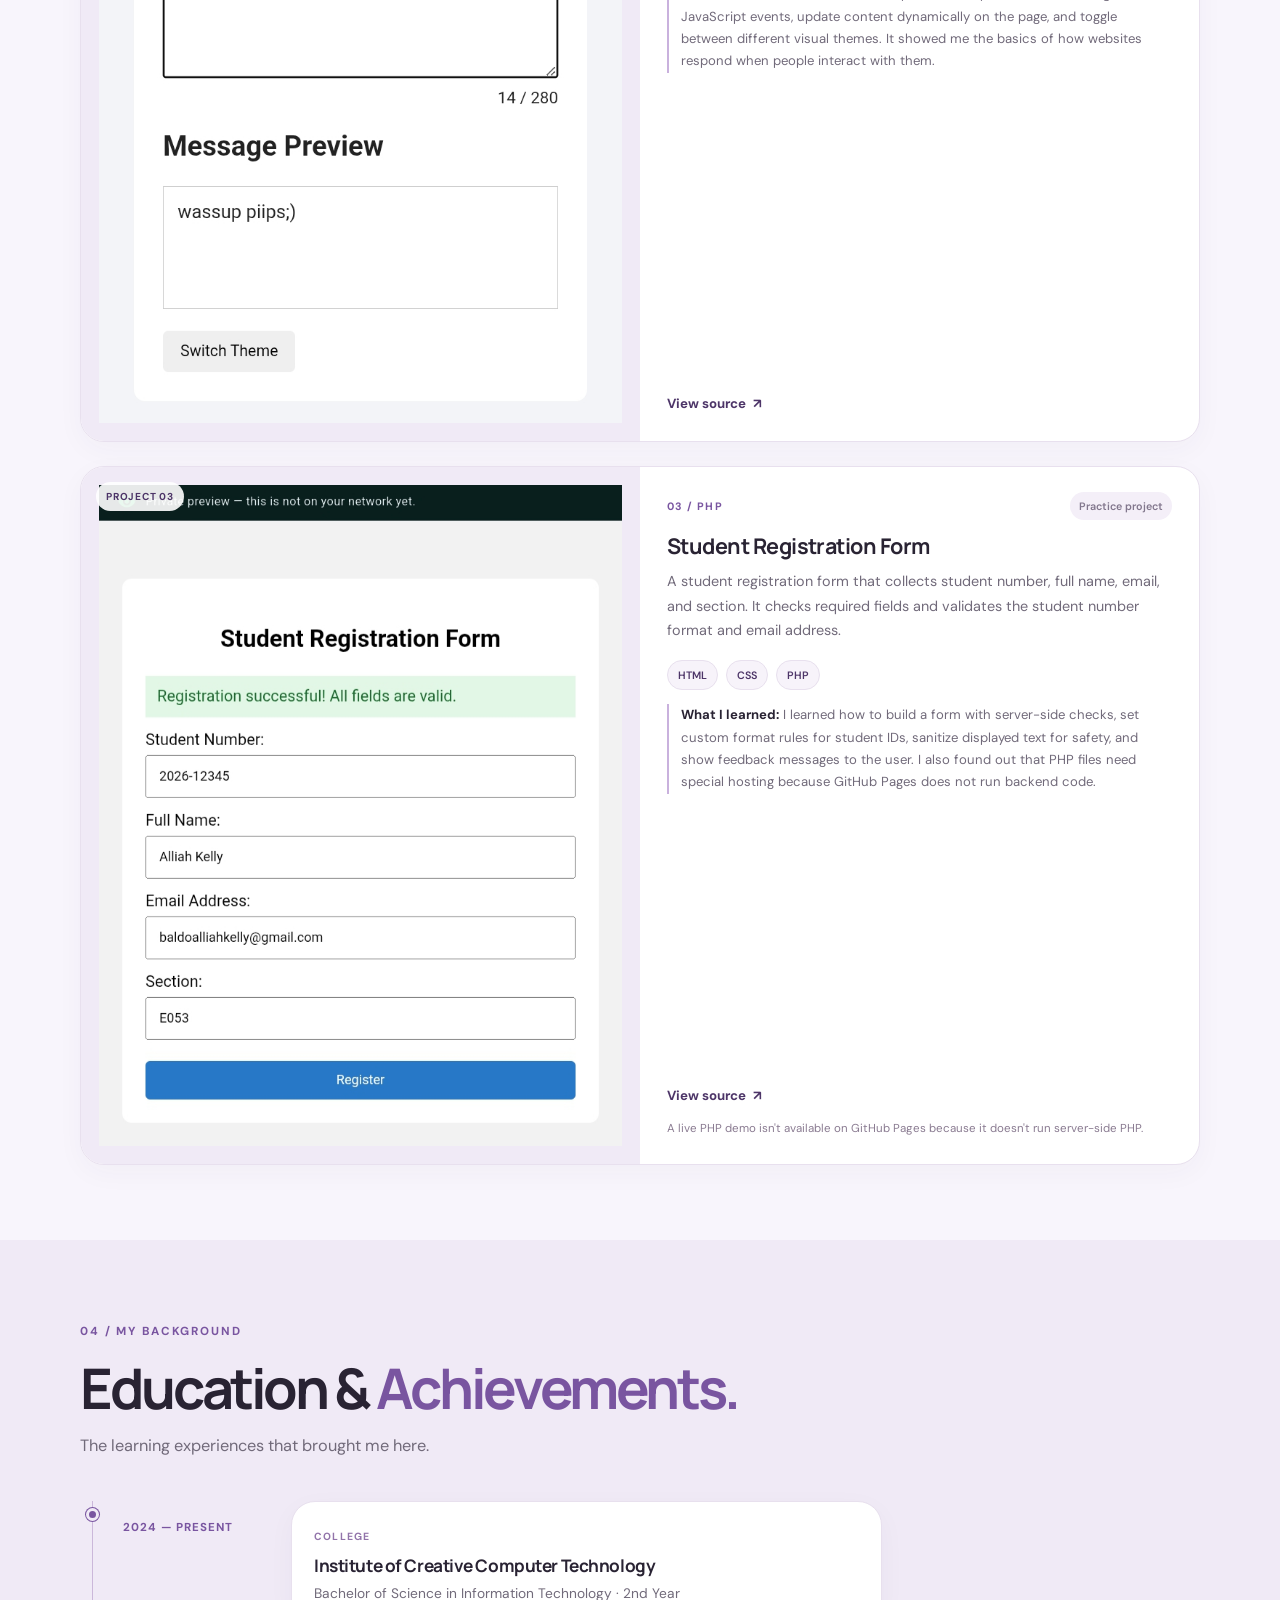
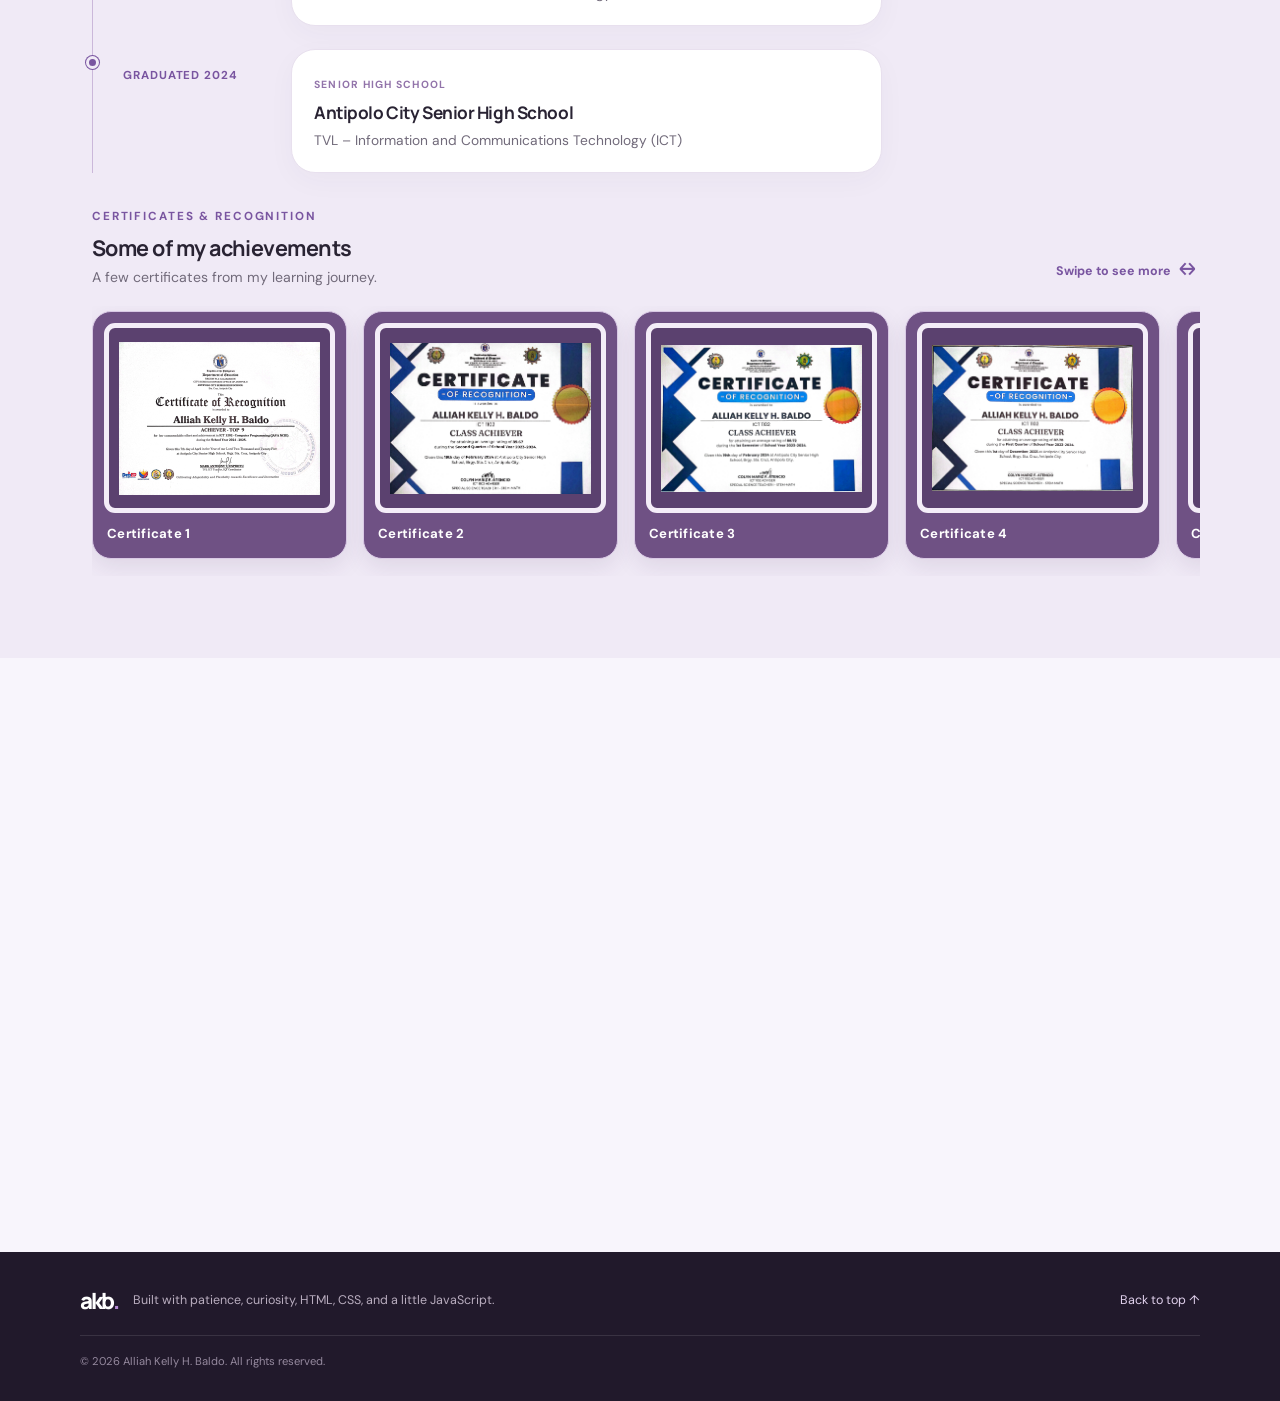
==== commit 6c3e7b89: "Update index.html Removed the achievement note section from the education section." ====
--- a/index.html
+++ b/index.html
@@ -89,7 +89,7 @@
 
     <section class="section education-section" id="education"><div class="container"><div class="section-heading reveal"><p class="eyebrow">04 / MY BACKGROUND</p><h2>Education & <span>Achievements.</span></h2><p class="section-intro">The learning experiences that brought me here.</p></div>
       <div class="timeline"><article class="timeline-item reveal"><span class="timeline-dot"></span><div class="timeline-date">2024 — PRESENT</div><div class="timeline-card"><span class="timeline-type">COLLEGE</span><h3>Institute of Creative Computer Technology</h3><p>Bachelor of Science in Information Technology · 2nd Year</p></div></article><article class="timeline-item reveal"><span class="timeline-dot"></span><div class="timeline-date">GRADUATED 2024</div><div class="timeline-card"><span class="timeline-type">SENIOR HIGH SCHOOL</span><h3>Antipolo City Senior High School</h3><p>TVL – Information and Communications Technology (ICT)</p></div></article></div>
-      <div class="achievement-note reveal"><span class="achievement-star">✦</span><div><h3>Still growing</h3><p>Currently building skills and working toward future accomplishments!</p></div></div>
+      
 
       <div class="certificate-area reveal">
         <div class="certificate-heading">
